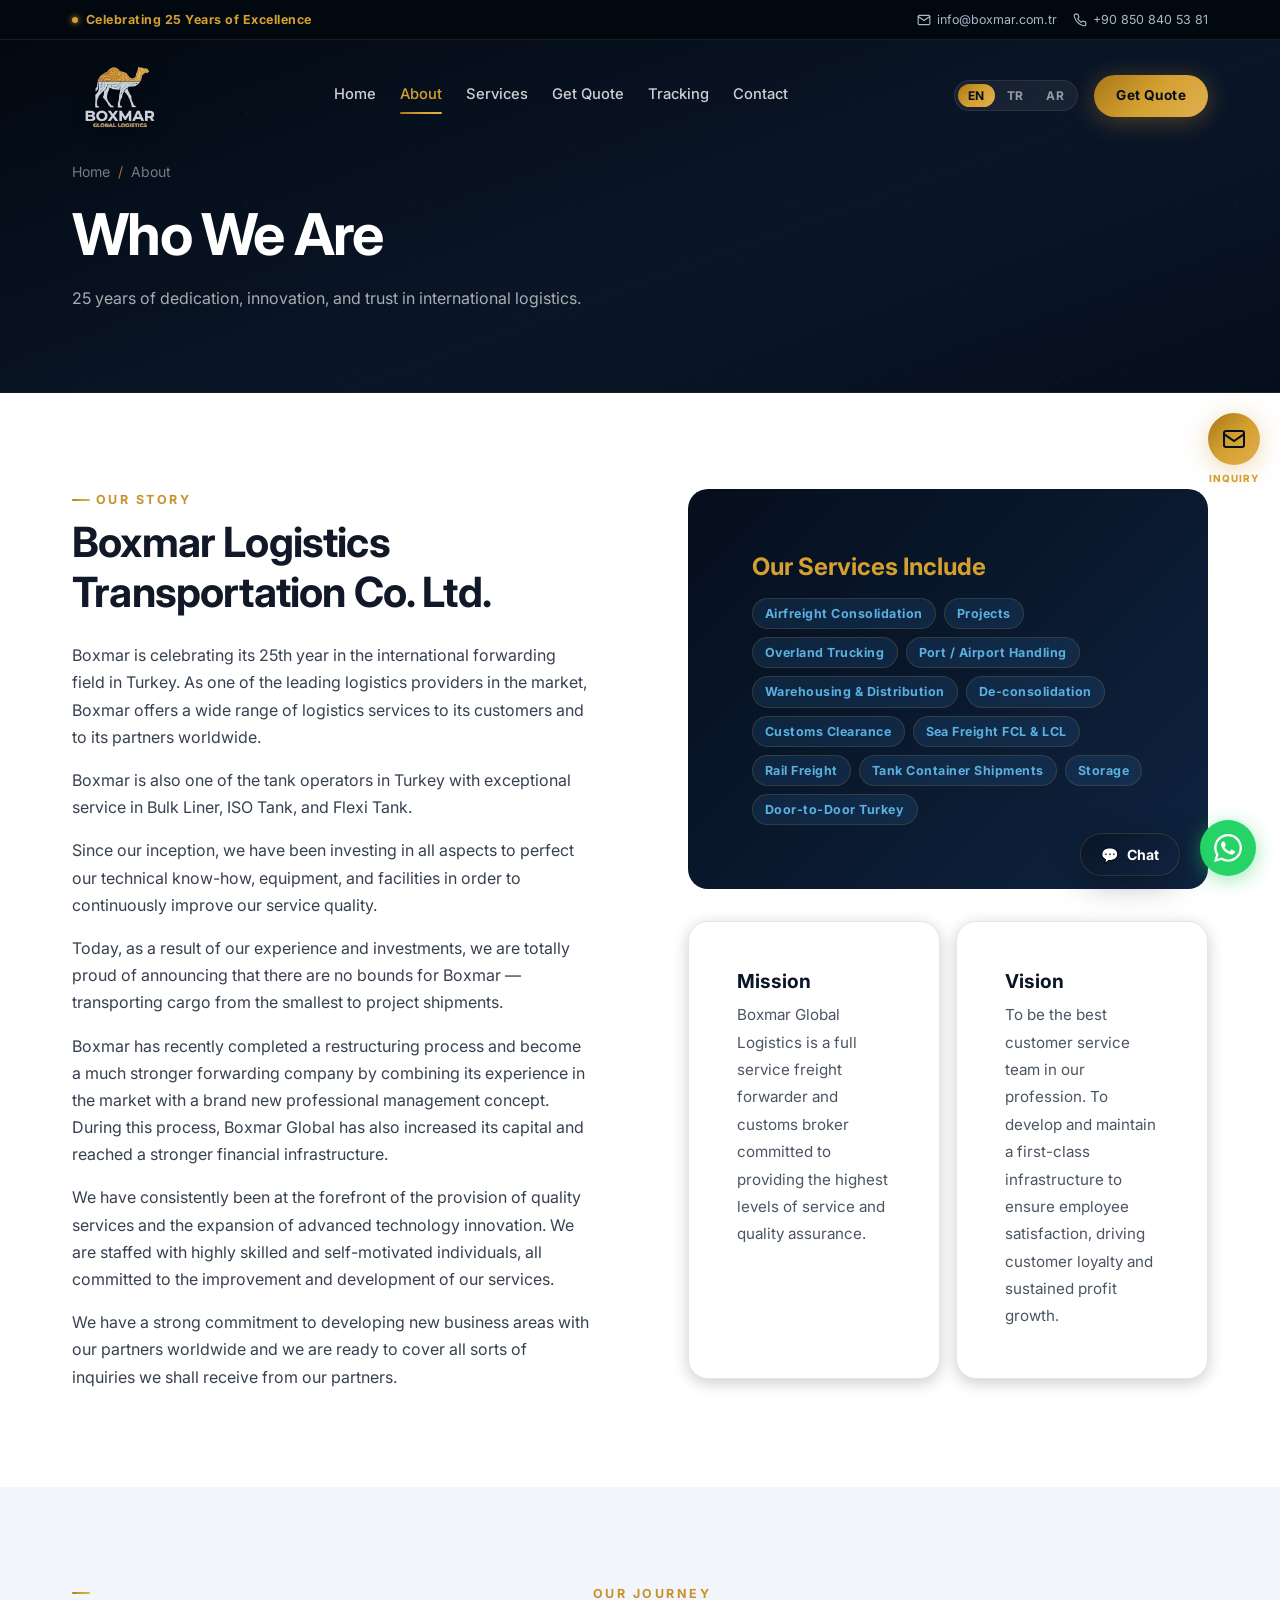
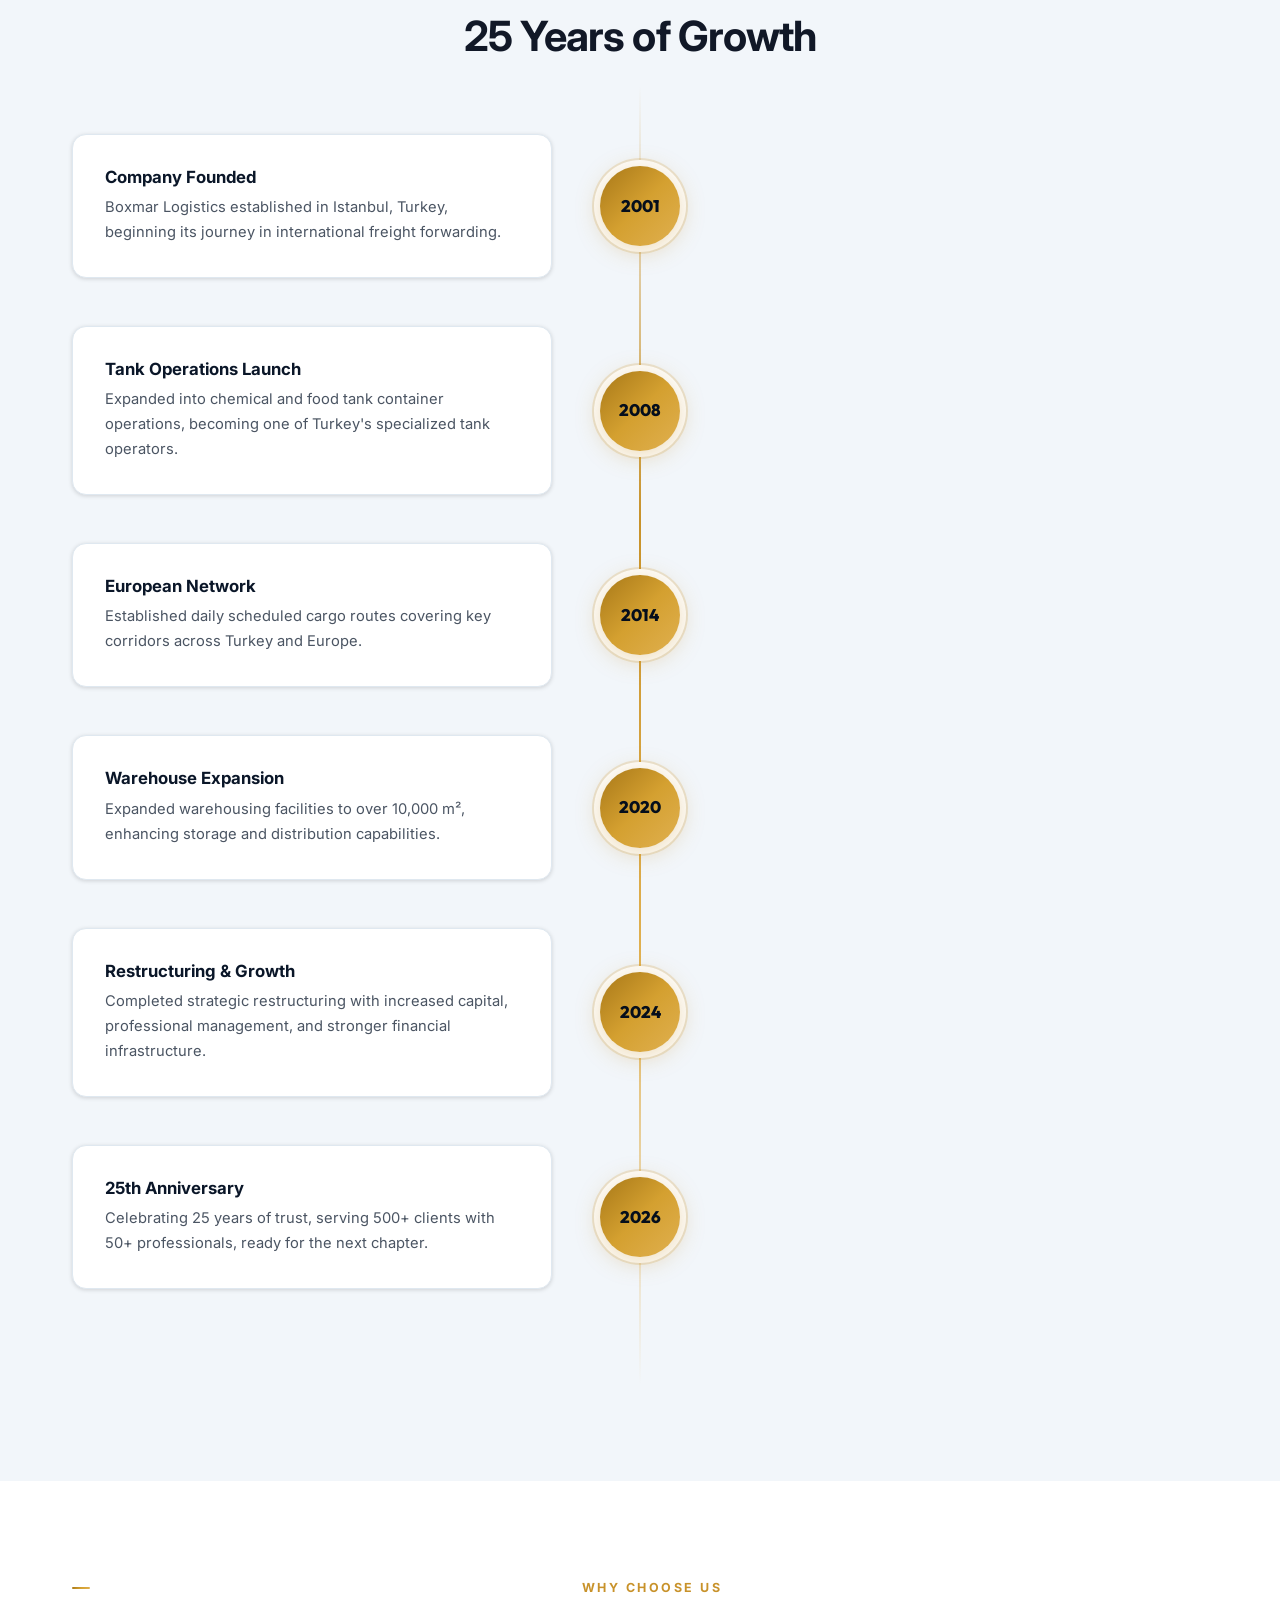
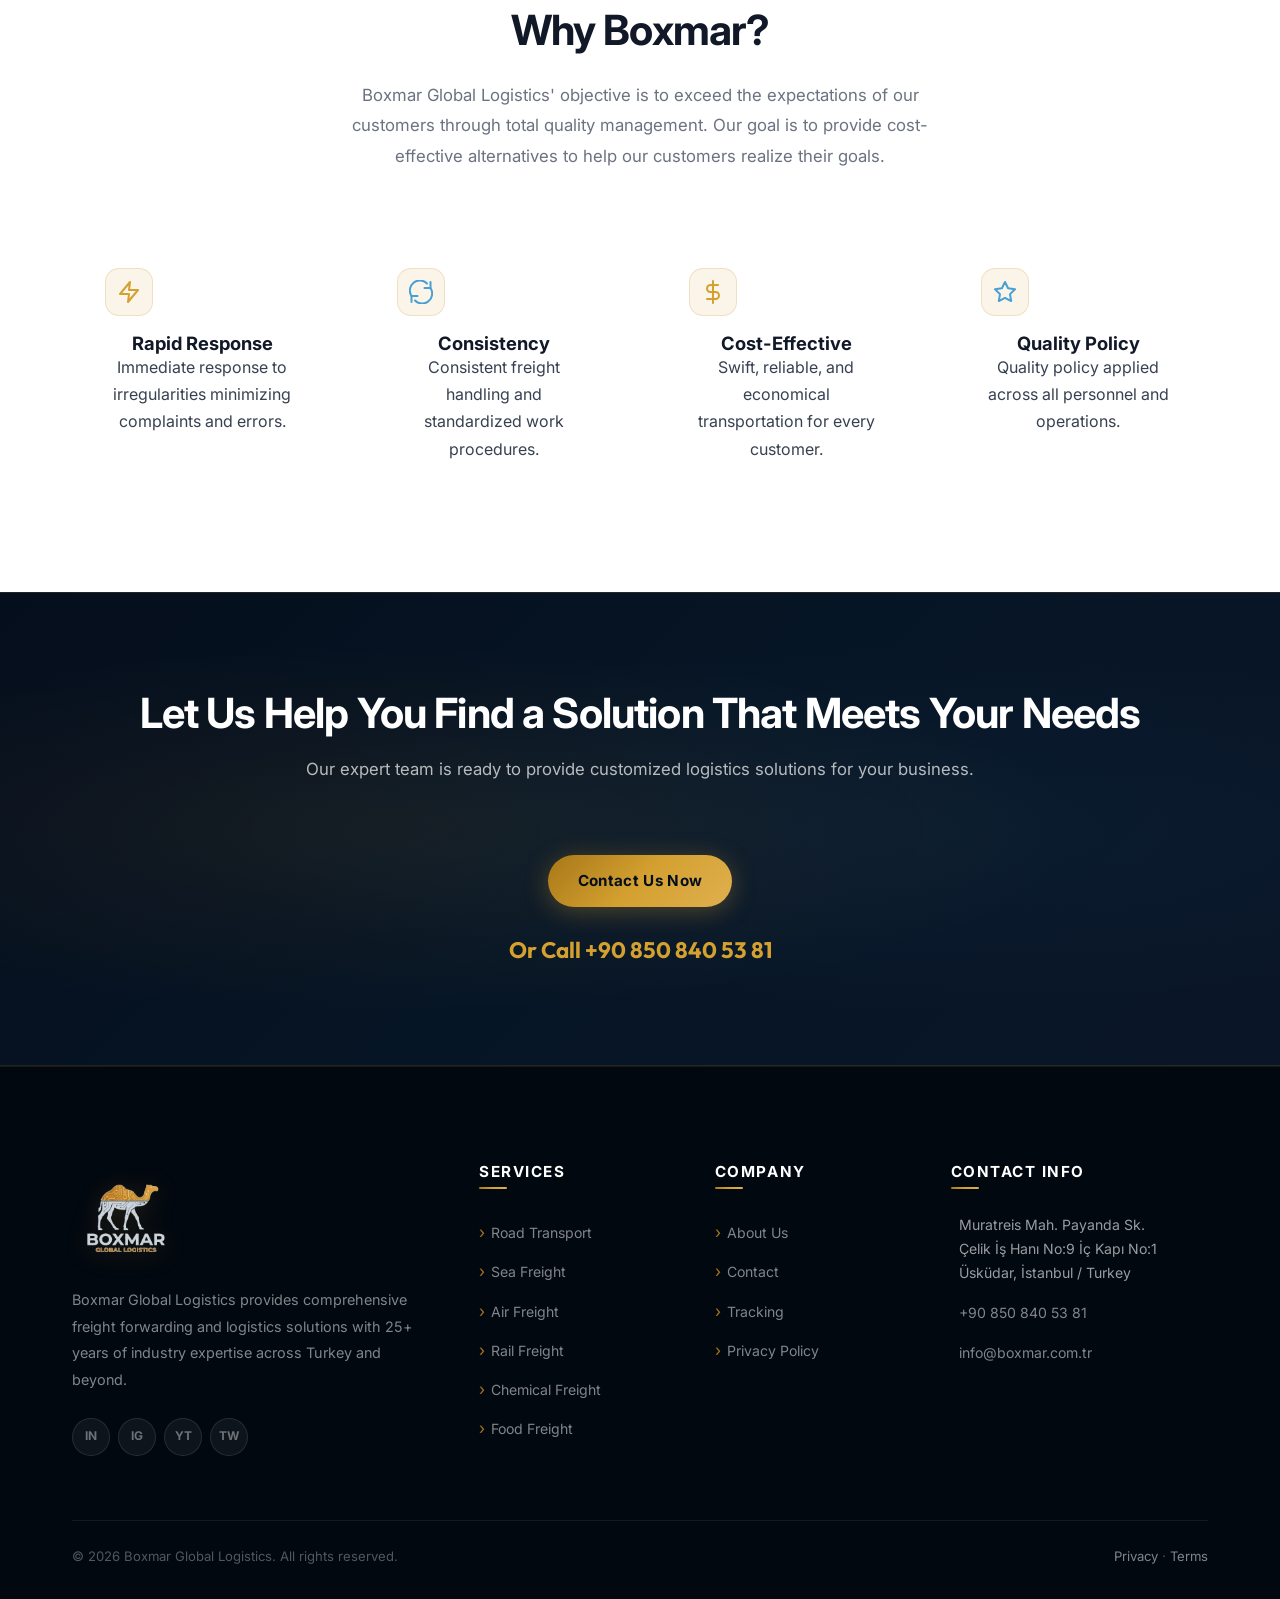
==== about.html @ 2f65fcd8 "Fix all 50 issues: icons, colors, i18n, AR lang, OG tags, EmailJS, map, top bar, chat, footer, priva" ====
<!DOCTYPE html>
<html lang="en" dir="ltr">

<head>
    <meta charset="UTF-8">
    <meta name="viewport" content="width=device-width, initial-scale=1.0">
    <title>About Us | Boxmar Global Logistics</title>
    <meta name="description"
        content="Learn about Boxmar Global Logistics - 25 years of excellence in international freight forwarding, chemical and food tank container operations in Turkey.">
    <meta property="og:type" content="website">
    <meta property="og:url" content="https://www.boxmar.com.tr/about.html">
    <meta property="og:title" content="About Us | Boxmar Global Logistics">
    <meta property="og:description" content="25 years of excellence in international freight forwarding, chemical and food tank container operations in Turkey.">
    <meta property="og:image" content="https://www.boxmar.com.tr/assets/logo.png">
    <meta name="twitter:card" content="summary_large_image">
    <meta name="twitter:title" content="About Boxmar Global Logistics">
    <meta name="twitter:description" content="25 years of excellence in international freight forwarding in Turkey.">
    <link rel="preconnect" href="https://fonts.googleapis.com">
    <link rel="preconnect" href="https://fonts.gstatic.com" crossorigin>
    <link
        href="https://fonts.googleapis.com/css2?family=Inter:wght@400;500;600;700;800&family=Outfit:wght@600;700;800&display=swap"
        rel="stylesheet">
    <link rel="icon" href="data:image/svg+xml,<svg xmlns=%22http://www.w3.org/2000/svg%22 viewBox=%220 0 32 32%22><rect width=%2232%22 height=%2232%22 rx=%224%22 fill=%22%23050E1C%22/><text x=%2216%22 y=%2223%22 font-family=%22Arial%22 font-weight=%22bold%22 font-size=%2220%22 fill=%22%23C8922A%22 text-anchor=%22middle%22>B</text></svg>">
  <link rel="stylesheet" href="css/styles.css">
</head>

<body>

    <!-- ===== TOP BAR ===== -->
    <div class="top-bar">
        <div class="container top-bar-inner">
            <div class="top-bar-left">
                <span class="top-badge">
                    <span class="dot"></span>
                    <span data-i18n="hero.badge">Celebrating 25 Years of Excellence</span>
                </span>
            </div>
            <div class="top-bar-right">
                <a href="mailto:info@boxmar.com.tr"><svg width="14" height="14" viewBox="0 0 24 24" fill="none" stroke="currentColor" stroke-width="2" stroke-linecap="round" stroke-linejoin="round"><path d="M4 4h16c1.1 0 2 .9 2 2v12c0 1.1-.9 2-2 2H4c-1.1 0-2-.9-2-2V6c0-1.1.9-2 2-2z"/><polyline points="22,6 12,13 2,6"/></svg> info@boxmar.com.tr</a>
                <a href="tel:+908508405381"><svg width="14" height="14" viewBox="0 0 24 24" fill="none" stroke="currentColor" stroke-width="2" stroke-linecap="round" stroke-linejoin="round"><path d="M22 16.92v3a2 2 0 01-2.18 2 19.79 19.79 0 01-8.63-3.07 19.5 19.5 0 01-6-6 19.79 19.79 0 01-3.07-8.67A2 2 0 014.11 2h3a2 2 0 012 1.72c.127.96.361 1.903.7 2.81a2 2 0 01-.45 2.11L8.09 9.91a16 16 0 006 6l1.27-1.27a2 2 0 012.11-.45c.907.339 1.85.573 2.81.7A2 2 0 0122 16.92z"/></svg> +90 850 840 53 81</a>
            </div>
        </div>
    </div>

    <!-- NAVBAR -->
    <nav class="navbar scrolled">
        <div class="container">
            <a href="index.html" class="nav-logo">
                <img src="assets/logo.png" alt="Boxmar Global Logistics" class="nav-logo-img">
            </a>
            <div class="nav-links">
                <a href="index.html" data-i18n="nav.home">Home</a>
                <a href="about.html" class="active" data-i18n="nav.about">About</a>
                <div class="nav-dropdown">
                    <a href="#" class="nav-dropdown-toggle" data-i18n="nav.services">Services</a>
                    <div class="nav-dropdown-menu">
                        <a href="services/road.html"><span data-i18n="svc.road">Road Transport</span></a>
                        <a href="services/sea.html"><span data-i18n="svc.sea">Sea Freight</span></a>
                        <a href="services/air.html"><span data-i18n="svc.air">Air Freight</span></a>
                        <a href="services/rail.html"><span data-i18n="svc.rail">Rail Freight</span></a>
                        <a href="services/chemical.html"><span data-i18n="svc.chemical">Chemical Freight</span></a>
                        <a href="services/food.html"><span data-i18n="svc.food">Food Freight</span></a>
                    </div>
                </div>
                <a href="index.html#quote" data-i18n="nav.quote">Get Quote</a>
                <a href="tracking.html" data-i18n="nav.tracking">Tracking</a>
                <a href="contact.html" data-i18n="nav.contact">Contact</a>
            </div>
            <div class="nav-actions">
                <div class="lang-switch">
                    <button class="lang-btn active" data-lang="en">EN</button>
                    <button class="lang-btn" data-lang="tr">TR</button><button class="lang-btn" data-lang="ar">AR</button>
                </div>
                <a href="index.html#quote" class="nav-cta" data-i18n="nav.cta">Get Quote</a>
            </div>
            <div class="hamburger"><span></span><span></span><span></span></div>
        </div>
    </nav>
    <div class="mobile-menu">
        <a href="index.html" data-i18n="nav.home">Home</a>
        <a href="about.html" data-i18n="nav.about">About</a>
        <a href="services/road.html" data-i18n="svc.road">Road Transport</a>
        <a href="services/sea.html" data-i18n="svc.sea">Sea Freight</a>
        <a href="services/air.html" data-i18n="svc.air">Air Freight</a>
        <a href="services/rail.html" data-i18n="svc.rail">Rail Freight</a>
        <a href="services/chemical.html" data-i18n="svc.chemical">Chemical Freight</a>
        <a href="services/food.html" data-i18n="svc.food">Food Freight</a>
        <a href="index.html#quote" data-i18n="nav.quote">Get Quote</a>
        <a href="tracking.html" data-i18n="nav.tracking">Tracking</a>
        <a href="contact.html" data-i18n="nav.contact">Contact</a>
    </div>

    <!-- PAGE HERO -->
    <section class="page-hero">
        <div class="hero-bg-pattern"></div>
        <div class="container">
            <div class="breadcrumb"><a href="index.html">Home</a><span class="sep">/</span><span>About</span></div>
            <h1>Who We Are</h1>
            <p style="color:rgba(255,255,255,0.65);max-width:600px;margin-top:var(--space-md)">25 years of dedication,
                innovation, and trust in international logistics.</p>
        </div>
    </section>

    <!-- COMPANY STORY -->
    <section class="section">
        <div class="container">
            <div class="grid grid-2" style="align-items:start;gap:var(--space-4xl)">
                <div class="reveal">
                    <div class="section-label">Our Story</div>
                    <h2 class="section-title">Boxmar Logistics Transportation Co. Ltd.</h2>
                    <p>Boxmar is celebrating its 25th year in the international forwarding field in Turkey. As one of
                        the leading logistics providers in the market, Boxmar offers a wide range of logistics services
                        to its customers and to its partners worldwide.</p>
                    <p>Boxmar is also one of the tank operators in Turkey with exceptional service in Bulk Liner, ISO
                        Tank, and Flexi Tank.</p>
                    <p>Since our inception, we have been investing in all aspects to perfect our technical know-how,
                        equipment, and facilities in order to continuously improve our service quality.</p>
                    <p>Today, as a result of our experience and investments, we are totally proud of announcing that
                        there are no bounds for Boxmar — transporting cargo from the smallest to project shipments.</p>
                    <p>Boxmar has recently completed a restructuring process and become a much stronger forwarding
                        company by combining its experience in the market with a brand new professional management
                        concept. During this process, Boxmar Global has also increased its capital and reached a
                        stronger financial infrastructure.</p>
                    <p>We have consistently been at the forefront of the provision of quality services and the expansion
                        of advanced technology innovation. We are staffed with highly skilled and self-motivated
                        individuals, all committed to the improvement and development of our services.</p>
                    <p>We have a strong commitment to developing new business areas with our partners worldwide and we
                        are ready to cover all sorts of inquiries we shall receive from our partners.</p>
                </div>
                <div>
                    <div style="background:linear-gradient(135deg,var(--navy-900),var(--navy-700));border-radius:var(--radius-lg);padding:var(--space-3xl);color:var(--white);margin-bottom:var(--space-xl)"
                        class="reveal reveal-delay-1">
                        <h3 style="color:var(--gold-400);margin-bottom:var(--space-md)">Our Services Include</h3>
                        <div class="tag-list" style="gap:var(--space-sm)">
                            <span class="tag" style="background:rgba(58,135,200,0.15);color:var(--blue-300)">Airfreight
                                Consolidation</span>
                            <span class="tag"
                                style="background:rgba(58,135,200,0.15);color:var(--blue-300)">Projects</span>
                            <span class="tag" style="background:rgba(58,135,200,0.15);color:var(--blue-300)">Overland
                                Trucking</span>
                            <span class="tag" style="background:rgba(58,135,200,0.15);color:var(--blue-300)">Port /
                                Airport Handling</span>
                            <span class="tag" style="background:rgba(58,135,200,0.15);color:var(--blue-300)">Warehousing
                                & Distribution</span>
                            <span class="tag"
                                style="background:rgba(58,135,200,0.15);color:var(--blue-300)">De-consolidation</span>
                            <span class="tag" style="background:rgba(58,135,200,0.15);color:var(--blue-300)">Customs
                                Clearance</span>
                            <span class="tag" style="background:rgba(58,135,200,0.15);color:var(--blue-300)">Sea Freight
                                FCL & LCL</span>
                            <span class="tag" style="background:rgba(58,135,200,0.15);color:var(--blue-300)">Rail
                                Freight</span>
                            <span class="tag" style="background:rgba(58,135,200,0.15);color:var(--blue-300)">Tank
                                Container Shipments</span>
                            <span class="tag"
                                style="background:rgba(58,135,200,0.15);color:var(--blue-300)">Storage</span>
                            <span class="tag" style="background:rgba(58,135,200,0.15);color:var(--blue-300)">Door-to-Door
                                Turkey</span>
                        </div>
                    </div>
                    <div class="grid grid-2 reveal reveal-delay-2" style="gap:var(--space-md)">
                        <div class="mv-card">
                            <h3>Mission</h3>
                            <p>Boxmar Global Logistics is a full service freight forwarder and customs broker committed
                                to providing the highest levels of service and quality assurance.</p>
                        </div>
                        <div class="mv-card">
                            <h3>Vision</h3>
                            <p>To be the best customer service team in our profession. To develop and maintain a
                                first-class infrastructure to ensure employee satisfaction, driving customer loyalty and
                                sustained profit growth.</p>
                        </div>
                    </div>
                </div>
            </div>
        </div>
    </section>

    <!-- TIMELINE -->
    <section class="section section--gray">
        <div class="container">
            <div class="text-center reveal">
                <div class="section-label">Our Journey</div>
                <h2 class="section-title">25 Years of Growth</h2>
            </div>
            <div class="timeline">
                <div class="timeline-item reveal">
                    <div class="timeline-content">
                        <h3>Company Founded</h3>
                        <p>Boxmar Logistics established in Istanbul, Turkey, beginning its journey in international
                            freight forwarding.</p>
                    </div>
                    <div class="timeline-year">2001</div>
                    <div class="timeline-content" style="visibility:hidden"></div>
                </div>
                <div class="timeline-item reveal">
                    <div class="timeline-content" style="visibility:hidden"></div>
                    <div class="timeline-year">2008</div>
                    <div class="timeline-content">
                        <h3>Tank Operations Launch</h3>
                        <p>Expanded into chemical and food tank container operations, becoming one of Turkey's
                            specialized tank operators.</p>
                    </div>
                </div>
                <div class="timeline-item reveal">
                    <div class="timeline-content">
                        <h3>European Network</h3>
                        <p>Established daily scheduled cargo routes covering key corridors across Turkey and Europe.</p>
                    </div>
                    <div class="timeline-year">2014</div>
                    <div class="timeline-content" style="visibility:hidden"></div>
                </div>
                <div class="timeline-item reveal">
                    <div class="timeline-content" style="visibility:hidden"></div>
                    <div class="timeline-year">2020</div>
                    <div class="timeline-content">
                        <h3>Warehouse Expansion</h3>
                        <p>Expanded warehousing facilities to over 10,000 m², enhancing storage and distribution
                            capabilities.</p>
                    </div>
                </div>
                <div class="timeline-item reveal">
                    <div class="timeline-content">
                        <h3>Restructuring & Growth</h3>
                        <p>Completed strategic restructuring with increased capital, professional management, and
                            stronger financial infrastructure.</p>
                    </div>
                    <div class="timeline-year">2024</div>
                    <div class="timeline-content" style="visibility:hidden"></div>
                </div>
                <div class="timeline-item reveal">
                    <div class="timeline-content" style="visibility:hidden"></div>
                    <div class="timeline-year">2026</div>
                    <div class="timeline-content">
                        <h3>25th Anniversary</h3>
                        <p>Celebrating 25 years of trust, serving 500+ clients with 50+ professionals, ready for the
                            next chapter.</p>
                    </div>
                </div>
            </div>
        </div>
    </section>

    <!-- WHY CHOOSE US -->
    <section class="section">
        <div class="container text-center">
            <div class="reveal">
                <div class="section-label">Why Choose Us</div>
                <h2 class="section-title">Why Boxmar?</h2>
                <p class="section-subtitle" style="margin:0 auto var(--space-3xl)">Boxmar Global Logistics' objective is
                    to exceed the expectations of our customers through total quality management. Our goal is to provide
                    cost-effective alternatives to help our customers realize their goals.</p>
            </div>
            <div class="grid grid-4 reveal">
                <div class="promise-card">
                    <div class="promise-icon"><svg width="24" height="24" viewBox="0 0 24 24" fill="none" stroke="var(--gold-400)" stroke-width="2" stroke-linecap="round" stroke-linejoin="round"><path d="M13 2L3 14h9l-1 8 10-12h-9l1-8z"/></svg></div>
                    <h4>Rapid Response</h4>
                    <p>Immediate response to irregularities minimizing complaints and errors.</p>
                </div>
                <div class="promise-card">
                    <div class="promise-icon"><svg width="24" height="24" viewBox="0 0 24 24" fill="none" stroke="var(--blue-400)" stroke-width="2" stroke-linecap="round" stroke-linejoin="round"><path d="M21.5 2v6h-6M2.5 22v-6h6"/><path d="M2.5 16A10 10 0 0118 3.5M21.5 8A10 10 0 016 20.5"/></svg></div>
                    <h4>Consistency</h4>
                    <p>Consistent freight handling and standardized work procedures.</p>
                </div>
                <div class="promise-card">
                    <div class="promise-icon"><svg width="24" height="24" viewBox="0 0 24 24" fill="none" stroke="var(--gold-400)" stroke-width="2" stroke-linecap="round" stroke-linejoin="round"><path d="M12 1v22M17 5H9.5a3.5 3.5 0 000 7h5a3.5 3.5 0 010 7H6"/></svg></div>
                    <h4>Cost-Effective</h4>
                    <p>Swift, reliable, and economical transportation for every customer.</p>
                </div>
                <div class="promise-card">
                    <div class="promise-icon"><svg width="24" height="24" viewBox="0 0 24 24" fill="none" stroke="var(--blue-400)" stroke-width="2" stroke-linecap="round" stroke-linejoin="round"><polygon points="12 2 15.09 8.26 22 9.27 17 14.14 18.18 21.02 12 17.77 5.82 21.02 7 14.14 2 9.27 8.91 8.26 12 2"/></svg></div>
                    <h4>Quality Policy</h4>
                    <p>Quality policy applied across all personnel and operations.</p>
                </div>
            </div>
        </div>
    </section>

    <!-- CTA -->
    <section class="cta-section">
        <div class="container reveal">
            <h2>Let Us Help You Find a Solution That Meets Your Needs</h2>
            <p style="color:rgba(255,255,255,0.7)">Our expert team is ready to provide customized logistics solutions
                for your business.</p>
            <a href="contact.html" class="btn btn-primary" style="margin-top:var(--space-lg)">Contact Us Now</a>
            <div class="cta-phone">Or Call <a href="tel:+908508405381" style="color:var(--gold-400)">+90 850 840 53
                    81</a></div>
        </div>
    </section>

    <!-- FOOTER -->
    <footer class="footer">
        <div class="container">
            <div class="footer-grid">
                <div class="footer-about">
                    <a href="index.html" class="nav-logo" style="margin-bottom:var(--space-md)">
                        <img src="assets/logo.png" alt="Boxmar Global Logistics" class="nav-logo-img">
                    </a>
                    <p>Boxmar Global Logistics provides comprehensive freight forwarding and logistics solutions with
                        25+ years of industry expertise across Turkey and beyond.</p>
                    <div class="footer-social"><a href="https://www.linkedin.com/company/boxmar" target="_blank" rel="noopener">in</a><a href="https://www.instagram.com/boxmarglobal" target="_blank" rel="noopener">ig</a><a href="https://www.youtube.com/@boxmarglobal" target="_blank" rel="noopener">yt</a><a href="https://twitter.com/boxmarglobal" target="_blank" rel="noopener">tw</a>
                    </div>
                </div>
                <div>
                    <h4>Services</h4>
                    <ul class="footer-links">
                        <li><a href="services/road.html">Road Transport</a></li>
                        <li><a href="services/sea.html">Sea Freight</a></li>
                        <li><a href="services/air.html">Air Freight</a></li>
                        <li><a href="services/rail.html">Rail Freight</a></li>
                        <li><a href="services/chemical.html">Chemical Freight</a></li>
                        <li><a href="services/food.html">Food Freight</a></li>
                    </ul>
                </div>
                <div>
                    <h4>Company</h4>
                    <ul class="footer-links">
                        <li><a href="about.html">About Us</a></li>
                        <li><a href="contact.html">Contact</a></li>
                        <li><a href="tracking.html">Tracking</a></li>
                        <li><a href="privacy.html">Privacy Policy</a></li>
                    </ul>
                </div>
                <div>
                    <h4>Contact Info</h4>
                    <div class="footer-contact-item"><span class="icon"></span>
                        <div>Muratreis Mah. Payanda Sk.<br>Çelik İş Hanı No:9 İç Kapı No:1<br>Üsküdar, İstanbul / Turkey
                        </div>
                    </div>
                    <div class="footer-contact-item"><span class="icon"></span>
                        <div><a href="tel:+908508405381">+90 850 840 53 81</a></div>
                    </div>
                    <div class="footer-contact-item"><span class="icon"></span>
                        <div><a href="mailto:info@boxmar.com.tr">info@boxmar.com.tr</a></div>
                    </div>
                </div>
            </div>
            <div class="footer-bottom"><span>© 2026 Boxmar Global Logistics. All rights reserved.</span><span><a
                        href="#">Privacy</a> · <a href="#">Terms</a></span></div>
        </div>
    </footer>
    <a href="https://wa.me/908508405381" target="_blank" class="whatsapp-float" aria-label="WhatsApp">
  <svg width="28" height="28" viewBox="0 0 24 24" fill="currentColor">
  <path d="M17.472 14.382c-.297-.149-1.758-.867-2.03-.967-.273-.099-.471-.148-.67.15-.197.297-.767.966-.94 1.164-.173.199-.347.223-.644.075-.297-.15-1.255-.463-2.39-1.475-.883-.788-1.48-1.761-1.653-2.059-.173-.297-.018-.458.13-.606.134-.133.298-.347.446-.52.149-.174.198-.298.298-.497.099-.198.05-.371-.025-.52-.075-.149-.669-1.612-.916-2.207-.242-.579-.487-.5-.669-.51a12.8 12.8 0 0 0-.57-.01c-.198 0-.52.074-.792.372-.272.297-1.04 1.016-1.04 2.479 0 1.462 1.065 2.875 1.213 3.074.149.198 2.096 3.2 5.077 4.487.709.306 1.262.489 1.694.625.712.227 1.36.195 1.871.118.571-.085 1.758-.719 2.006-1.413.248-.694.248-1.289.173-1.413-.074-.124-.272-.198-.57-.347m-5.421 7.403h-.004a9.87 9.87 0 0 1-5.031-1.378l-.361-.214-3.741.982.998-3.648-.235-.374a9.86 9.86 0 0 1-1.51-5.26c.001-5.45 4.436-9.884 9.888-9.884 2.64 0 5.122 1.03 6.988 2.898a9.825 9.825 0 0 1 2.893 6.994c-.003 5.45-4.437 9.884-9.885 9.884m8.413-18.297A11.815 11.815 0 0 0 12.05 0C5.495 0 .16 5.335.157 11.892c0 2.096.547 4.142 1.588 5.945L.057 24l6.305-1.654a11.882 11.882 0 0 0 5.683 1.448h.005c6.554 0 11.89-5.335 11.893-11.893a11.821 11.821 0 0 0-3.48-8.413Z"/>
</svg>
</a>
    <!-- Floating Inquiry Button -->
    <a href="index.html#quote" class="inquiry-float" title="Make an Inquiry">
        <span class="inquiry-float-icon"><svg width="24" height="24" viewBox="0 0 24 24" fill="none" stroke="currentColor" stroke-width="2"><rect x="2" y="4" width="20" height="16" rx="2"/><path d="M22 7l-10 7L2 7"/></svg></span>
        <span class="inquiry-float-text" data-i18n="float.inquiry">Inquiry</span>
    </a>

    <!-- Chat Box -->
    <div class="chatbox" id="chatbox">
        <div class="chatbox-header" onclick="document.getElementById('chatbox').classList.toggle('open')">
            <span>💬 Chat with Boxmar</span>
            <span class="chatbox-close">×</span>
        </div>
        <div class="chatbox-body">
            <div class="chatbox-messages" id="chatMessages">
                <div class="chat-msg bot"><div class="chat-bubble">Hello! 👋 Welcome to Boxmar Global Logistics. How can we help you today?</div></div>
                <div class="chat-msg bot"><div class="chat-bubble">Choose a topic or type your question:</div></div>
                <div class="chat-quick-replies">
                    <button class="chat-quick" onclick="chatReply('quote')">📋 Get a Quote</button>
                    <button class="chat-quick" onclick="chatReply('services')">🚛 Our Services</button>
                    <button class="chat-quick" onclick="chatReply('tracking')">📍 Track Shipment</button>
                    <button class="chat-quick" onclick="chatReply('contact')">📞 Contact Info</button>
                </div>
            </div>
            <div class="chatbox-input">
                <input type="text" placeholder="Type a message..." id="chatInput" onkeypress="if(event.key==='Enter')sendChat()">
                <button onclick="sendChat()">➤</button>
            </div>
        </div>
    </div>
    <button class="chatbox-trigger" id="chatTrigger" onclick="document.getElementById('chatbox').classList.add('open');this.style.display='none'">
        <span>💬</span>
        <span data-i18n="float.chat">Chat</span>
    </button>

    <script src="js/translations.js"></script>
    <script src="js/app.js"></script>
    <script>
        function chatReply(topic) {
            const msgs = document.getElementById('chatMessages');
            const replies = {
                quote: "To get a free quote, please visit our <a href='index.html#quote' style='color:var(--blue-400)'>quote form</a> or call us at <strong>+90 850 840 53 81</strong>.",
                services: "We offer 6 core services:<br>🚛 Road Transport<br>🚢 Sea Freight<br>✈️ Air Freight<br>🚂 Rail Freight<br>⚗️ Chemical Tanks<br>🍶 Food Tanks",
                tracking: "To track your shipment, visit our <a href='tracking.html' style='color:var(--blue-400)'>tracking page</a>.",
                contact: "📍 Muratreis Mah. Payanda Sk. Çelik İş Hanı No:9, Üsküdar, İstanbul<br>📞 <a href='tel:+908508405381' style='color:var(--blue-400)'>+90 850 840 53 81</a>"
            };
            const qr = msgs.querySelector('.chat-quick-replies');
            if (qr) qr.remove();
            const topicNames = { quote: 'Get a Quote', services: 'Our Services', tracking: 'Track Shipment', contact: 'Contact Info' };
            msgs.innerHTML += '<div class="chat-msg user"><div class="chat-bubble">' + topicNames[topic] + '</div></div>';
            setTimeout(() => { msgs.innerHTML += '<div class="chat-msg bot"><div class="chat-bubble">' + replies[topic] + '</div></div>'; msgs.scrollTop = msgs.scrollHeight; }, 500);
        }
        function sendChat() {
            const input = document.getElementById('chatInput');
            const msgs = document.getElementById('chatMessages');
            if (!input.value.trim()) return;
            msgs.innerHTML += '<div class="chat-msg user"><div class="chat-bubble">' + input.value + '</div></div>';
            input.value = '';
            setTimeout(() => { msgs.innerHTML += '<div class="chat-msg bot"><div class="chat-bubble">Thank you! A Boxmar representative will respond shortly. Call <strong>+90 850 840 53 81</strong> for immediate help.</div></div>'; msgs.scrollTop = msgs.scrollHeight; }, 800);
        }
    </script>
    <button class="scroll-top" aria-label="Scroll to top"><svg width="20" height="20" viewBox="0 0 24 24" fill="none" stroke="currentColor" stroke-width="2.5" stroke-linecap="round" stroke-linejoin="round"><path d="M18 15l-6-6-6 6"/></svg></button>

</body>

</html>
---- css/styles.css ----
/* ============================================
   BOXMAR GLOBAL LOGISTICS — Stylesheet Entry Point
   
   Import order is significant:
     1. base.css       — design tokens, CSS reset, typography,
                         layout primitives, utilities, breakpoints
     2. components.css — all UI components (navbar, hero, cards,
                         forms, footer, floating elements, etc.)
   ============================================ */

@import url("base.css");
@import url("components.css");
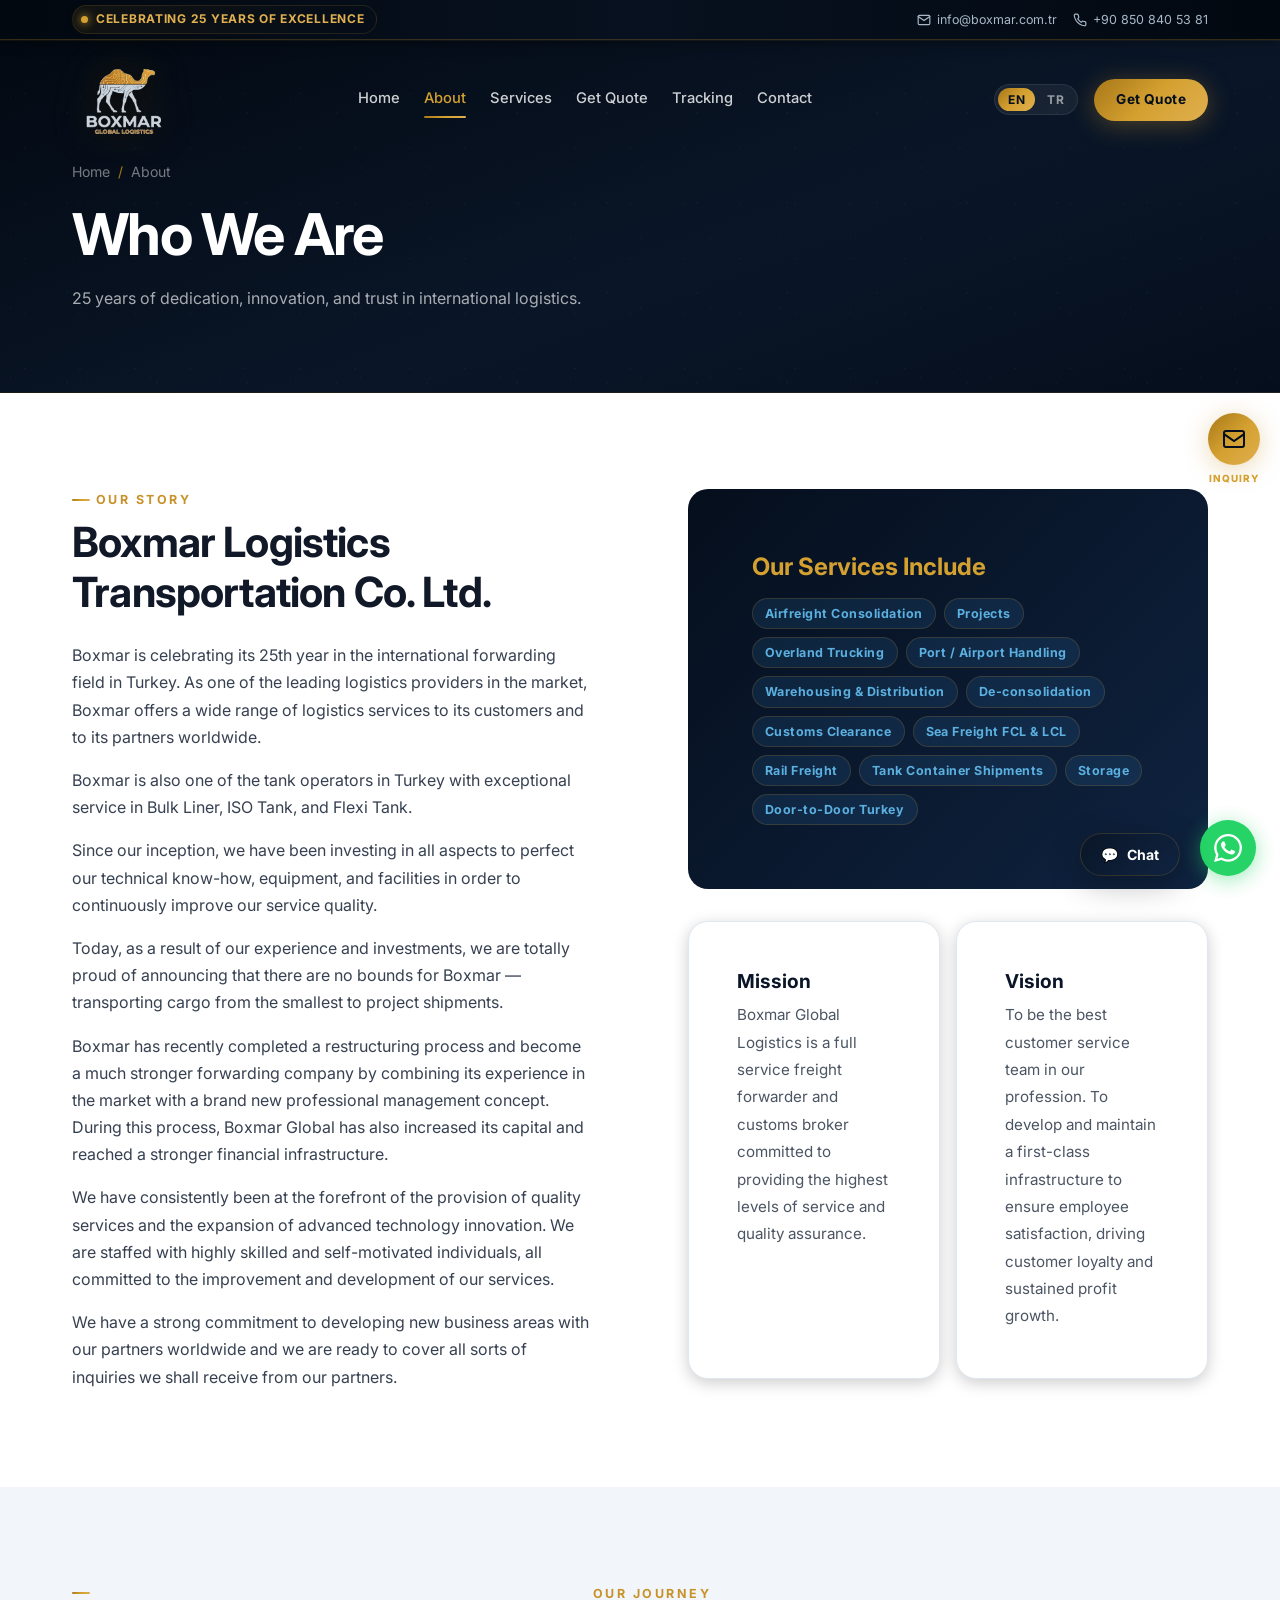
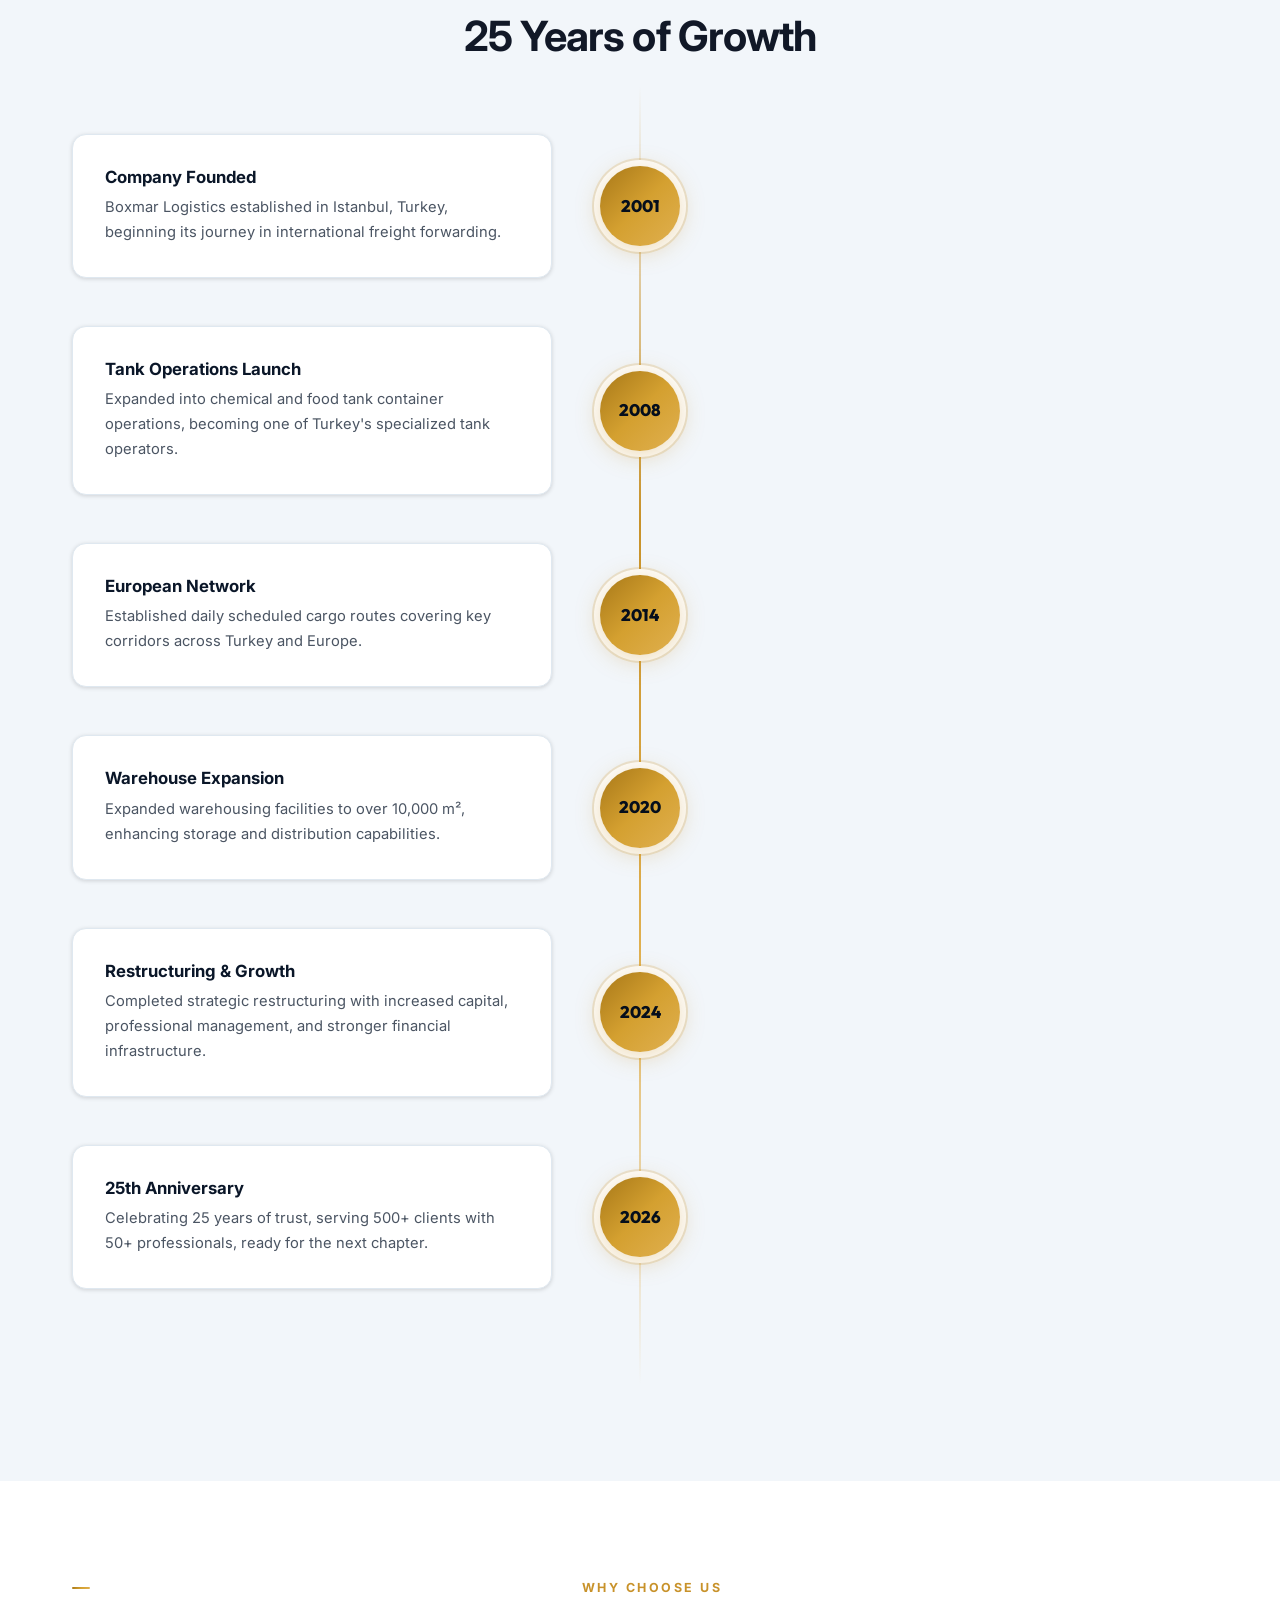
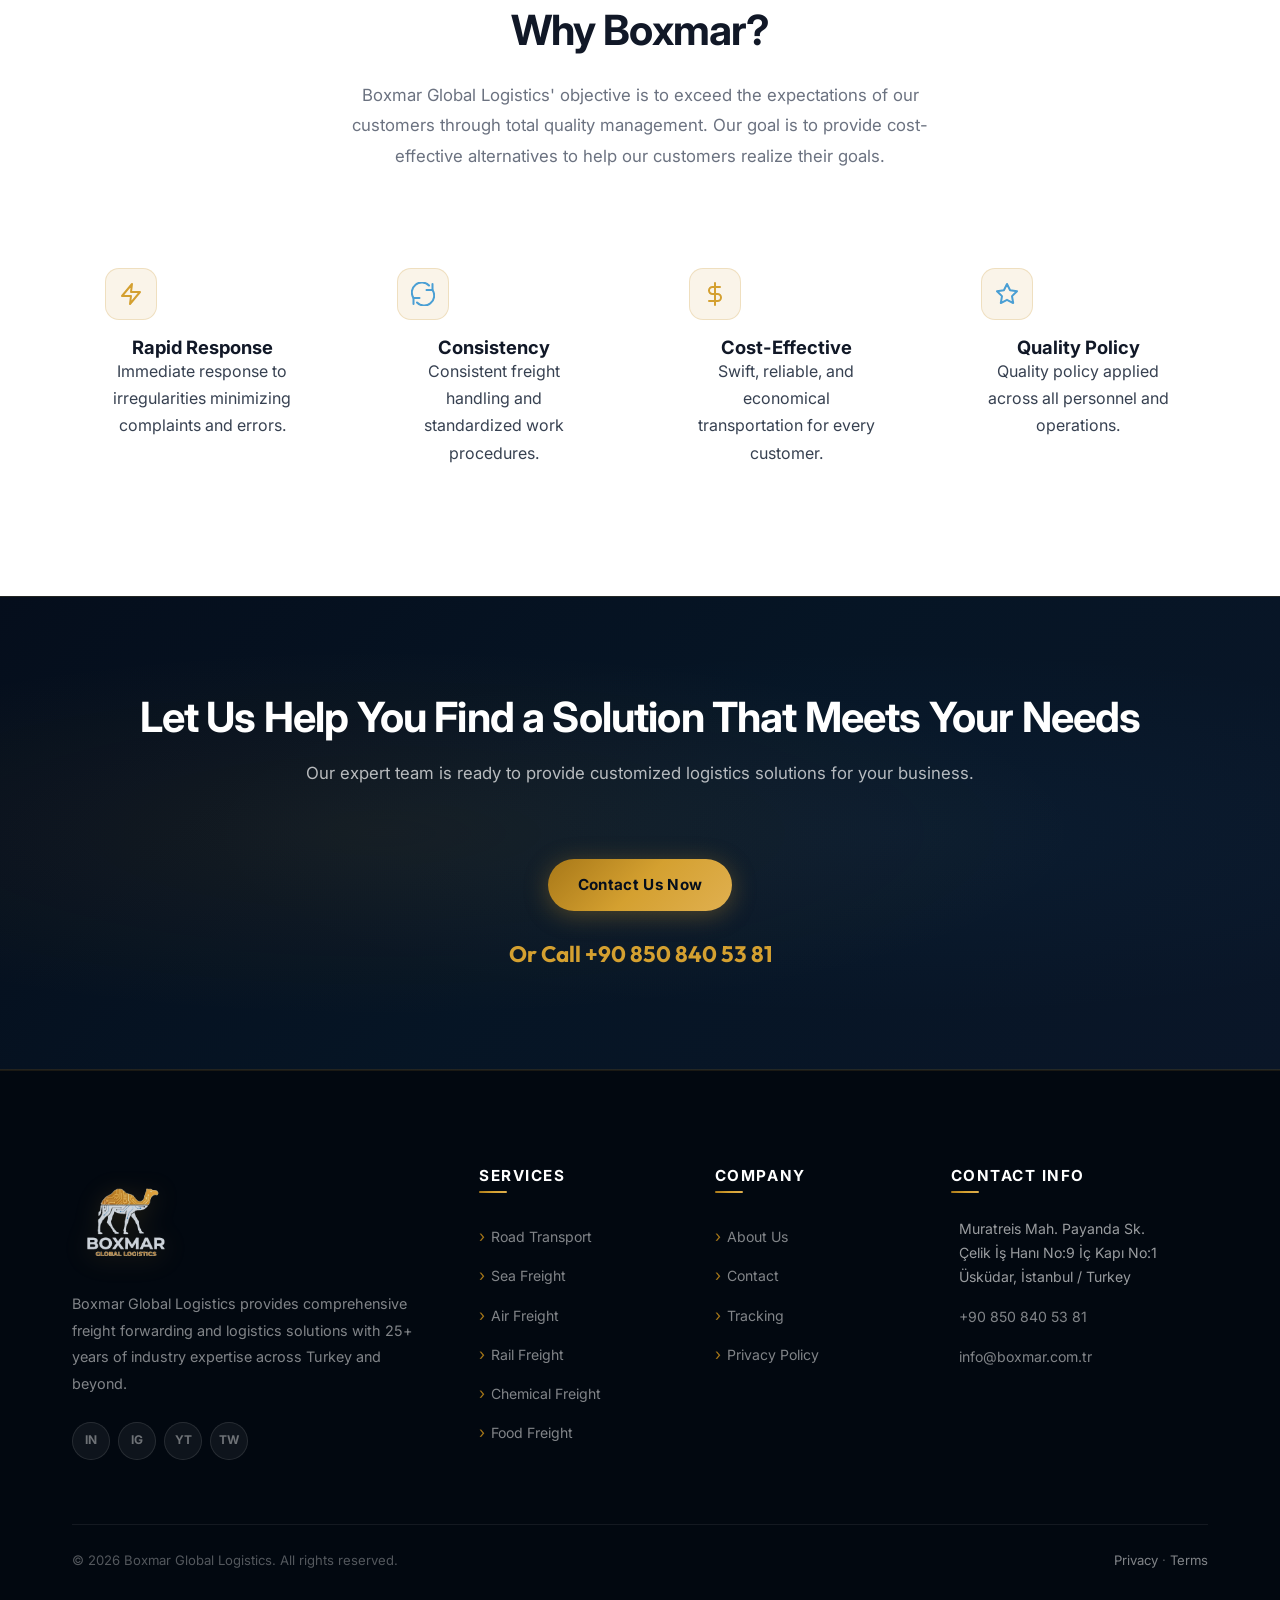
==== commit c0f8d76c: "feat: remove Arabic language, major homepage redesign with camel theme - Remove Arabic (AR) language" ====
--- a/about.html
+++ b/about.html
@@ -69,7 +69,7 @@
             <div class="nav-actions">
                 <div class="lang-switch">
                     <button class="lang-btn active" data-lang="en">EN</button>
-                    <button class="lang-btn" data-lang="tr">TR</button><button class="lang-btn" data-lang="ar">AR</button>
+                    <button class="lang-btn" data-lang="tr">TR</button>
                 </div>
                 <a href="index.html#quote" class="nav-cta" data-i18n="nav.cta">Get Quote</a>
             </div>
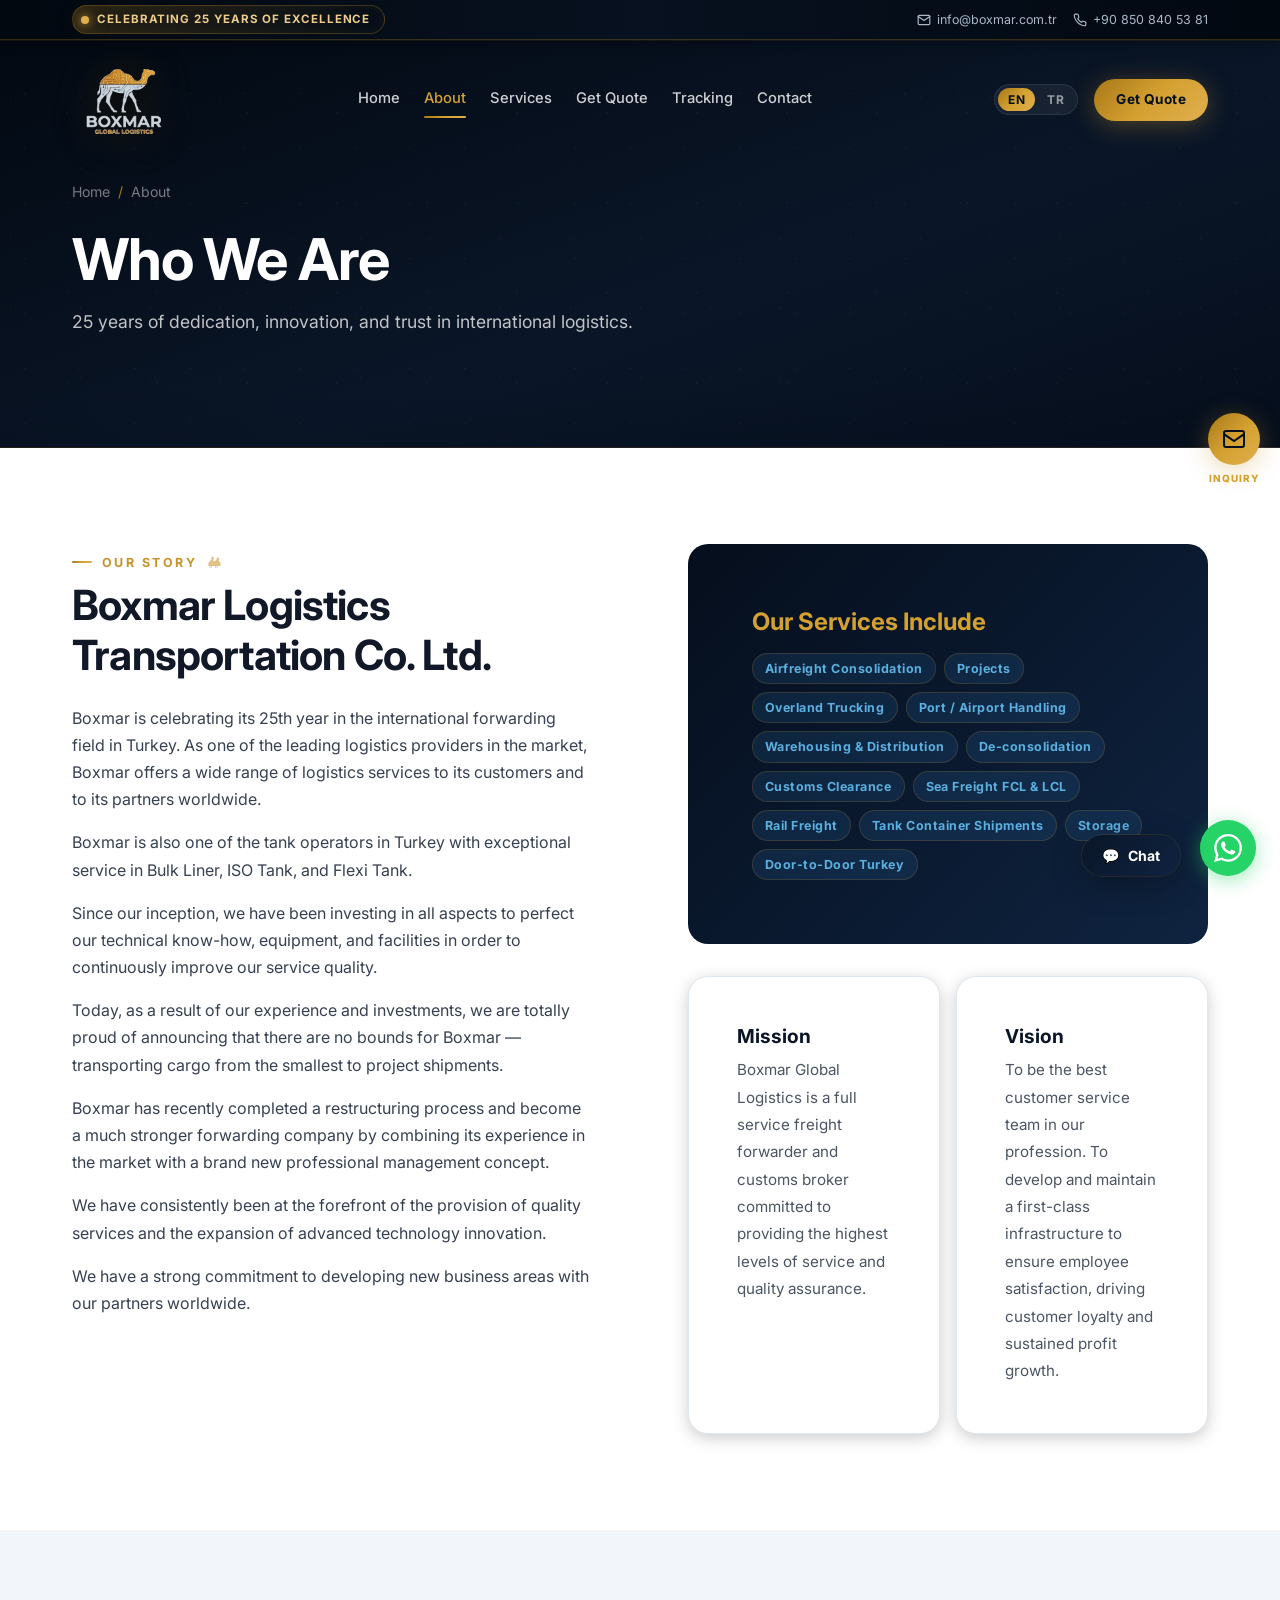
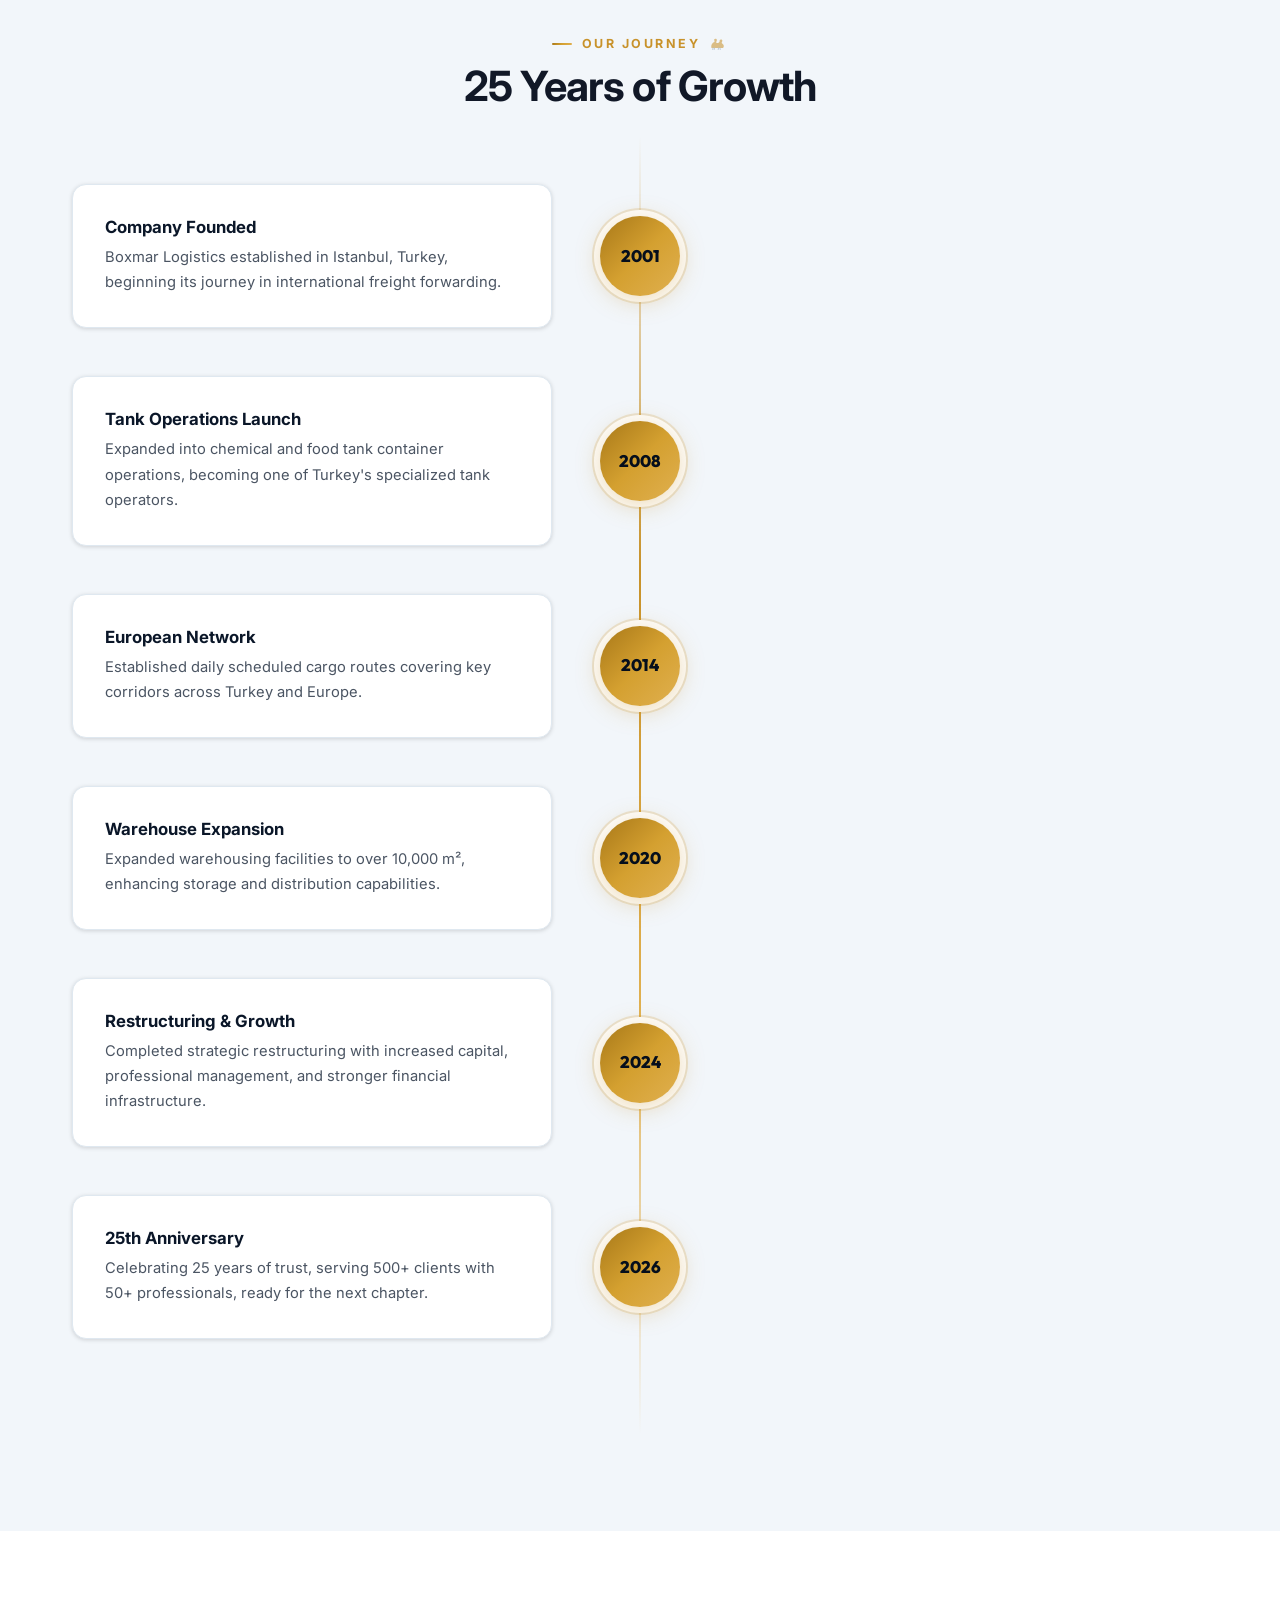
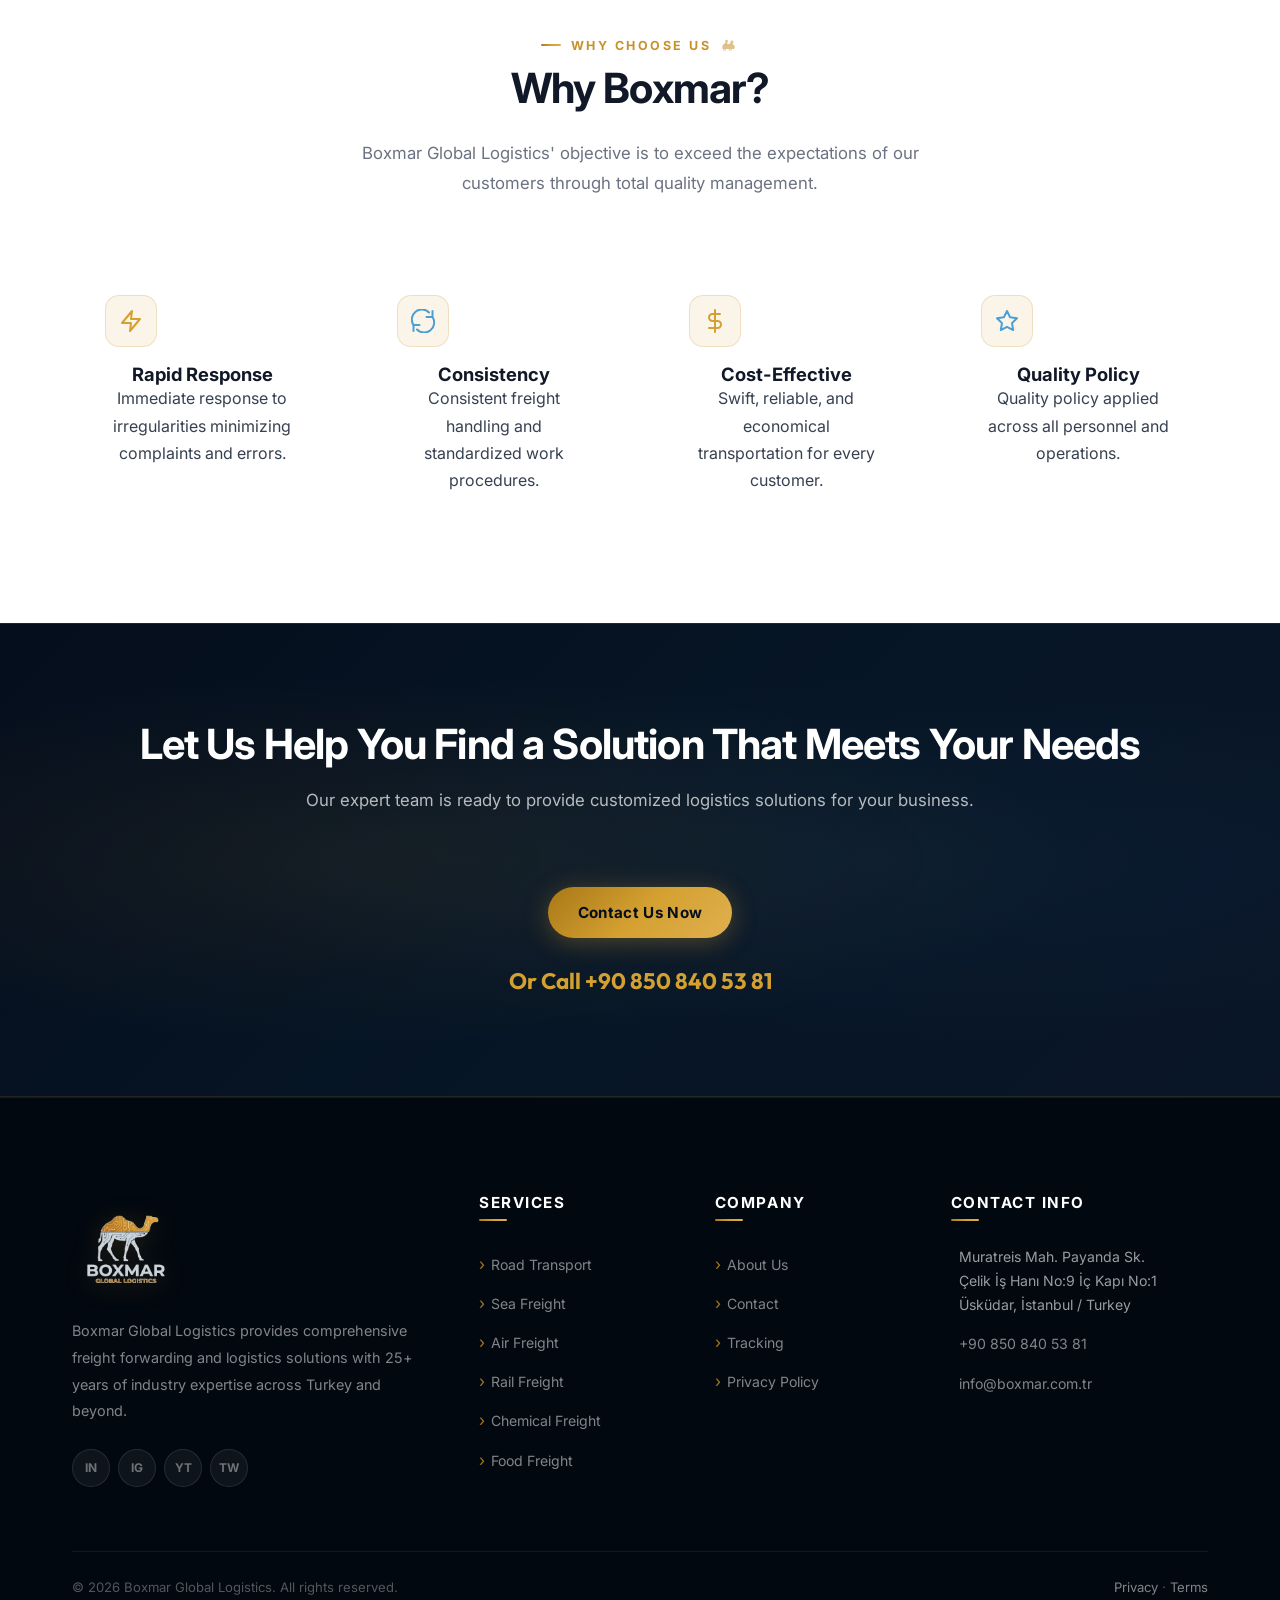
==== commit c9c5f710: "feat: Turkish translation support across all pages - Added 100+ new translation keys to translations" ====
--- a/about.html
+++ b/about.html
@@ -94,10 +94,9 @@
     <section class="page-hero">
         <div class="hero-bg-pattern"></div>
         <div class="container">
-            <div class="breadcrumb"><a href="index.html">Home</a><span class="sep">/</span><span>About</span></div>
-            <h1>Who We Are</h1>
-            <p style="color:rgba(255,255,255,0.65);max-width:600px;margin-top:var(--space-md)">25 years of dedication,
-                innovation, and trust in international logistics.</p>
+            <div class="breadcrumb"><a href="index.html" data-i18n="nav.home">Home</a><span class="sep">/</span><span data-i18n="nav.about">About</span></div>
+            <h1 data-i18n="about.page.hero.h1">Who We Are</h1>
+            <p style="color:rgba(255,255,255,0.65);max-width:600px;margin-top:var(--space-md)" data-i18n="about.page.hero.sub">25 years of dedication, innovation, and trust in international logistics.</p>
         </div>
     </section>
 
@@ -106,31 +105,20 @@
         <div class="container">
             <div class="grid grid-2" style="align-items:start;gap:var(--space-4xl)">
                 <div class="reveal">
-                    <div class="section-label">Our Story</div>
-                    <h2 class="section-title">Boxmar Logistics Transportation Co. Ltd.</h2>
-                    <p>Boxmar is celebrating its 25th year in the international forwarding field in Turkey. As one of
-                        the leading logistics providers in the market, Boxmar offers a wide range of logistics services
-                        to its customers and to its partners worldwide.</p>
-                    <p>Boxmar is also one of the tank operators in Turkey with exceptional service in Bulk Liner, ISO
-                        Tank, and Flexi Tank.</p>
-                    <p>Since our inception, we have been investing in all aspects to perfect our technical know-how,
-                        equipment, and facilities in order to continuously improve our service quality.</p>
-                    <p>Today, as a result of our experience and investments, we are totally proud of announcing that
-                        there are no bounds for Boxmar — transporting cargo from the smallest to project shipments.</p>
-                    <p>Boxmar has recently completed a restructuring process and become a much stronger forwarding
-                        company by combining its experience in the market with a brand new professional management
-                        concept. During this process, Boxmar Global has also increased its capital and reached a
-                        stronger financial infrastructure.</p>
-                    <p>We have consistently been at the forefront of the provision of quality services and the expansion
-                        of advanced technology innovation. We are staffed with highly skilled and self-motivated
-                        individuals, all committed to the improvement and development of our services.</p>
-                    <p>We have a strong commitment to developing new business areas with our partners worldwide and we
-                        are ready to cover all sorts of inquiries we shall receive from our partners.</p>
+                    <div class="section-label" data-i18n="about.page.story.label">Our Story</div>
+                    <h2 class="section-title" data-i18n="about.page.story.h2">Boxmar Logistics Transportation Co. Ltd.</h2>
+                    <p data-i18n="about.page.story.p1">Boxmar is celebrating its 25th year in the international forwarding field in Turkey. As one of the leading logistics providers in the market, Boxmar offers a wide range of logistics services to its customers and to its partners worldwide.</p>
+                    <p data-i18n="about.page.story.p2">Boxmar is also one of the tank operators in Turkey with exceptional service in Bulk Liner, ISO Tank, and Flexi Tank.</p>
+                    <p data-i18n="about.page.story.p3">Since our inception, we have been investing in all aspects to perfect our technical know-how, equipment, and facilities in order to continuously improve our service quality.</p>
+                    <p data-i18n="about.page.story.p4">Today, as a result of our experience and investments, we are totally proud of announcing that there are no bounds for Boxmar — transporting cargo from the smallest to project shipments.</p>
+                    <p data-i18n="about.page.story.p5">Boxmar has recently completed a restructuring process and become a much stronger forwarding company by combining its experience in the market with a brand new professional management concept.</p>
+                    <p data-i18n="about.page.story.p6">We have consistently been at the forefront of the provision of quality services and the expansion of advanced technology innovation.</p>
+                    <p data-i18n="about.page.story.p7">We have a strong commitment to developing new business areas with our partners worldwide.</p>
                 </div>
                 <div>
                     <div style="background:linear-gradient(135deg,var(--navy-900),var(--navy-700));border-radius:var(--radius-lg);padding:var(--space-3xl);color:var(--white);margin-bottom:var(--space-xl)"
                         class="reveal reveal-delay-1">
-                        <h3 style="color:var(--gold-400);margin-bottom:var(--space-md)">Our Services Include</h3>
+                        <h3 style="color:var(--gold-400);margin-bottom:var(--space-md)" data-i18n="about.page.services.h3">Our Services Include</h3>
                         <div class="tag-list" style="gap:var(--space-sm)">
                             <span class="tag" style="background:rgba(58,135,200,0.15);color:var(--blue-300)">Airfreight
                                 Consolidation</span>
@@ -160,15 +148,12 @@
                     </div>
                     <div class="grid grid-2 reveal reveal-delay-2" style="gap:var(--space-md)">
                         <div class="mv-card">
-                            <h3>Mission</h3>
-                            <p>Boxmar Global Logistics is a full service freight forwarder and customs broker committed
-                                to providing the highest levels of service and quality assurance.</p>
+                            <h3 data-i18n="about.page.mission.h3">Mission</h3>
+                            <p data-i18n="about.page.mission.p">Boxmar Global Logistics is a full service freight forwarder and customs broker committed to providing the highest levels of service and quality assurance.</p>
                         </div>
                         <div class="mv-card">
-                            <h3>Vision</h3>
-                            <p>To be the best customer service team in our profession. To develop and maintain a
-                                first-class infrastructure to ensure employee satisfaction, driving customer loyalty and
-                                sustained profit growth.</p>
+                            <h3 data-i18n="about.page.vision.h3">Vision</h3>
+                            <p data-i18n="about.page.vision.p">To be the best customer service team in our profession. To develop and maintain a first-class infrastructure to ensure employee satisfaction, driving customer loyalty and sustained profit growth.</p>
                         </div>
                     </div>
                 </div>
@@ -180,15 +165,14 @@
     <section class="section section--gray">
         <div class="container">
             <div class="text-center reveal">
-                <div class="section-label">Our Journey</div>
-                <h2 class="section-title">25 Years of Growth</h2>
+                <div class="section-label" data-i18n="about.page.timeline.label">Our Journey</div>
+                <h2 class="section-title" data-i18n="about.page.timeline.h2">25 Years of Growth</h2>
             </div>
             <div class="timeline">
                 <div class="timeline-item reveal">
                     <div class="timeline-content">
-                        <h3>Company Founded</h3>
-                        <p>Boxmar Logistics established in Istanbul, Turkey, beginning its journey in international
-                            freight forwarding.</p>
+                        <h3 data-i18n="about.page.tl.2001.h3">Company Founded</h3>
+                        <p data-i18n="about.page.tl.2001.p">Boxmar Logistics established in Istanbul, Turkey, beginning its journey in international freight forwarding.</p>
                     </div>
                     <div class="timeline-year">2001</div>
                     <div class="timeline-content" style="visibility:hidden"></div>
@@ -197,15 +181,14 @@
                     <div class="timeline-content" style="visibility:hidden"></div>
                     <div class="timeline-year">2008</div>
                     <div class="timeline-content">
-                        <h3>Tank Operations Launch</h3>
-                        <p>Expanded into chemical and food tank container operations, becoming one of Turkey's
-                            specialized tank operators.</p>
-                    </div>
-                </div>
-                <div class="timeline-item reveal">
-                    <div class="timeline-content">
-                        <h3>European Network</h3>
-                        <p>Established daily scheduled cargo routes covering key corridors across Turkey and Europe.</p>
+                        <h3 data-i18n="about.page.tl.2008.h3">Tank Operations Launch</h3>
+                        <p data-i18n="about.page.tl.2008.p">Expanded into chemical and food tank container operations, becoming one of Turkey's specialized tank operators.</p>
+                    </div>
+                </div>
+                <div class="timeline-item reveal">
+                    <div class="timeline-content">
+                        <h3 data-i18n="about.page.tl.2014.h3">European Network</h3>
+                        <p data-i18n="about.page.tl.2014.p">Established daily scheduled cargo routes covering key corridors across Turkey and Europe.</p>
                     </div>
                     <div class="timeline-year">2014</div>
                     <div class="timeline-content" style="visibility:hidden"></div>
@@ -214,16 +197,14 @@
                     <div class="timeline-content" style="visibility:hidden"></div>
                     <div class="timeline-year">2020</div>
                     <div class="timeline-content">
-                        <h3>Warehouse Expansion</h3>
-                        <p>Expanded warehousing facilities to over 10,000 m², enhancing storage and distribution
-                            capabilities.</p>
-                    </div>
-                </div>
-                <div class="timeline-item reveal">
-                    <div class="timeline-content">
-                        <h3>Restructuring & Growth</h3>
-                        <p>Completed strategic restructuring with increased capital, professional management, and
-                            stronger financial infrastructure.</p>
+                        <h3 data-i18n="about.page.tl.2020.h3">Warehouse Expansion</h3>
+                        <p data-i18n="about.page.tl.2020.p">Expanded warehousing facilities to over 10,000 m², enhancing storage and distribution capabilities.</p>
+                    </div>
+                </div>
+                <div class="timeline-item reveal">
+                    <div class="timeline-content">
+                        <h3 data-i18n="about.page.tl.2024.h3">Restructuring &amp; Growth</h3>
+                        <p data-i18n="about.page.tl.2024.p">Completed strategic restructuring with increased capital, professional management, and stronger financial infrastructure.</p>
                     </div>
                     <div class="timeline-year">2024</div>
                     <div class="timeline-content" style="visibility:hidden"></div>
@@ -232,9 +213,8 @@
                     <div class="timeline-content" style="visibility:hidden"></div>
                     <div class="timeline-year">2026</div>
                     <div class="timeline-content">
-                        <h3>25th Anniversary</h3>
-                        <p>Celebrating 25 years of trust, serving 500+ clients with 50+ professionals, ready for the
-                            next chapter.</p>
+                        <h3 data-i18n="about.page.tl.2026.h3">25th Anniversary</h3>
+                        <p data-i18n="about.page.tl.2026.p">Celebrating 25 years of trust, serving 500+ clients with 50+ professionals, ready for the next chapter.</p>
                     </div>
                 </div>
             </div>
@@ -245,32 +225,30 @@
     <section class="section">
         <div class="container text-center">
             <div class="reveal">
-                <div class="section-label">Why Choose Us</div>
-                <h2 class="section-title">Why Boxmar?</h2>
-                <p class="section-subtitle" style="margin:0 auto var(--space-3xl)">Boxmar Global Logistics' objective is
-                    to exceed the expectations of our customers through total quality management. Our goal is to provide
-                    cost-effective alternatives to help our customers realize their goals.</p>
+                <div class="section-label" data-i18n="about.page.why.label">Why Choose Us</div>
+                <h2 class="section-title" data-i18n="about.page.why.h2">Why Boxmar?</h2>
+                <p class="section-subtitle" style="margin:0 auto var(--space-3xl)" data-i18n="about.page.why.sub">Boxmar Global Logistics' objective is to exceed the expectations of our customers through total quality management.</p>
             </div>
             <div class="grid grid-4 reveal">
                 <div class="promise-card">
                     <div class="promise-icon"><svg width="24" height="24" viewBox="0 0 24 24" fill="none" stroke="var(--gold-400)" stroke-width="2" stroke-linecap="round" stroke-linejoin="round"><path d="M13 2L3 14h9l-1 8 10-12h-9l1-8z"/></svg></div>
-                    <h4>Rapid Response</h4>
-                    <p>Immediate response to irregularities minimizing complaints and errors.</p>
+                    <h4 data-i18n="about.page.why.rapid.h4">Rapid Response</h4>
+                    <p data-i18n="about.page.why.rapid.p">Immediate response to irregularities minimizing complaints and errors.</p>
                 </div>
                 <div class="promise-card">
                     <div class="promise-icon"><svg width="24" height="24" viewBox="0 0 24 24" fill="none" stroke="var(--blue-400)" stroke-width="2" stroke-linecap="round" stroke-linejoin="round"><path d="M21.5 2v6h-6M2.5 22v-6h6"/><path d="M2.5 16A10 10 0 0118 3.5M21.5 8A10 10 0 016 20.5"/></svg></div>
-                    <h4>Consistency</h4>
-                    <p>Consistent freight handling and standardized work procedures.</p>
+                    <h4 data-i18n="about.page.why.consistency.h4">Consistency</h4>
+                    <p data-i18n="about.page.why.consistency.p">Consistent freight handling and standardized work procedures.</p>
                 </div>
                 <div class="promise-card">
                     <div class="promise-icon"><svg width="24" height="24" viewBox="0 0 24 24" fill="none" stroke="var(--gold-400)" stroke-width="2" stroke-linecap="round" stroke-linejoin="round"><path d="M12 1v22M17 5H9.5a3.5 3.5 0 000 7h5a3.5 3.5 0 010 7H6"/></svg></div>
-                    <h4>Cost-Effective</h4>
-                    <p>Swift, reliable, and economical transportation for every customer.</p>
+                    <h4 data-i18n="about.page.why.cost.h4">Cost-Effective</h4>
+                    <p data-i18n="about.page.why.cost.p">Swift, reliable, and economical transportation for every customer.</p>
                 </div>
                 <div class="promise-card">
                     <div class="promise-icon"><svg width="24" height="24" viewBox="0 0 24 24" fill="none" stroke="var(--blue-400)" stroke-width="2" stroke-linecap="round" stroke-linejoin="round"><polygon points="12 2 15.09 8.26 22 9.27 17 14.14 18.18 21.02 12 17.77 5.82 21.02 7 14.14 2 9.27 8.91 8.26 12 2"/></svg></div>
-                    <h4>Quality Policy</h4>
-                    <p>Quality policy applied across all personnel and operations.</p>
+                    <h4 data-i18n="about.page.why.quality.h4">Quality Policy</h4>
+                    <p data-i18n="about.page.why.quality.p">Quality policy applied across all personnel and operations.</p>
                 </div>
             </div>
         </div>
@@ -279,12 +257,10 @@
     <!-- CTA -->
     <section class="cta-section">
         <div class="container reveal">
-            <h2>Let Us Help You Find a Solution That Meets Your Needs</h2>
-            <p style="color:rgba(255,255,255,0.7)">Our expert team is ready to provide customized logistics solutions
-                for your business.</p>
-            <a href="contact.html" class="btn btn-primary" style="margin-top:var(--space-lg)">Contact Us Now</a>
-            <div class="cta-phone">Or Call <a href="tel:+908508405381" style="color:var(--gold-400)">+90 850 840 53
-                    81</a></div>
+            <h2 data-i18n="about.page.cta.h2">Let Us Help You Find a Solution That Meets Your Needs</h2>
+            <p style="color:rgba(255,255,255,0.7)" data-i18n="about.page.cta.p">Our expert team is ready to provide customized logistics solutions for your business.</p>
+            <a href="contact.html" class="btn btn-primary" style="margin-top:var(--space-lg)" data-i18n="about.page.cta.btn">Contact Us Now</a>
+            <div class="cta-phone"><span data-i18n="about.page.cta.phone">Or Call</span> <a href="tel:+908508405381" style="color:var(--gold-400)">+90 850 840 53 81</a></div>
         </div>
     </section>
 
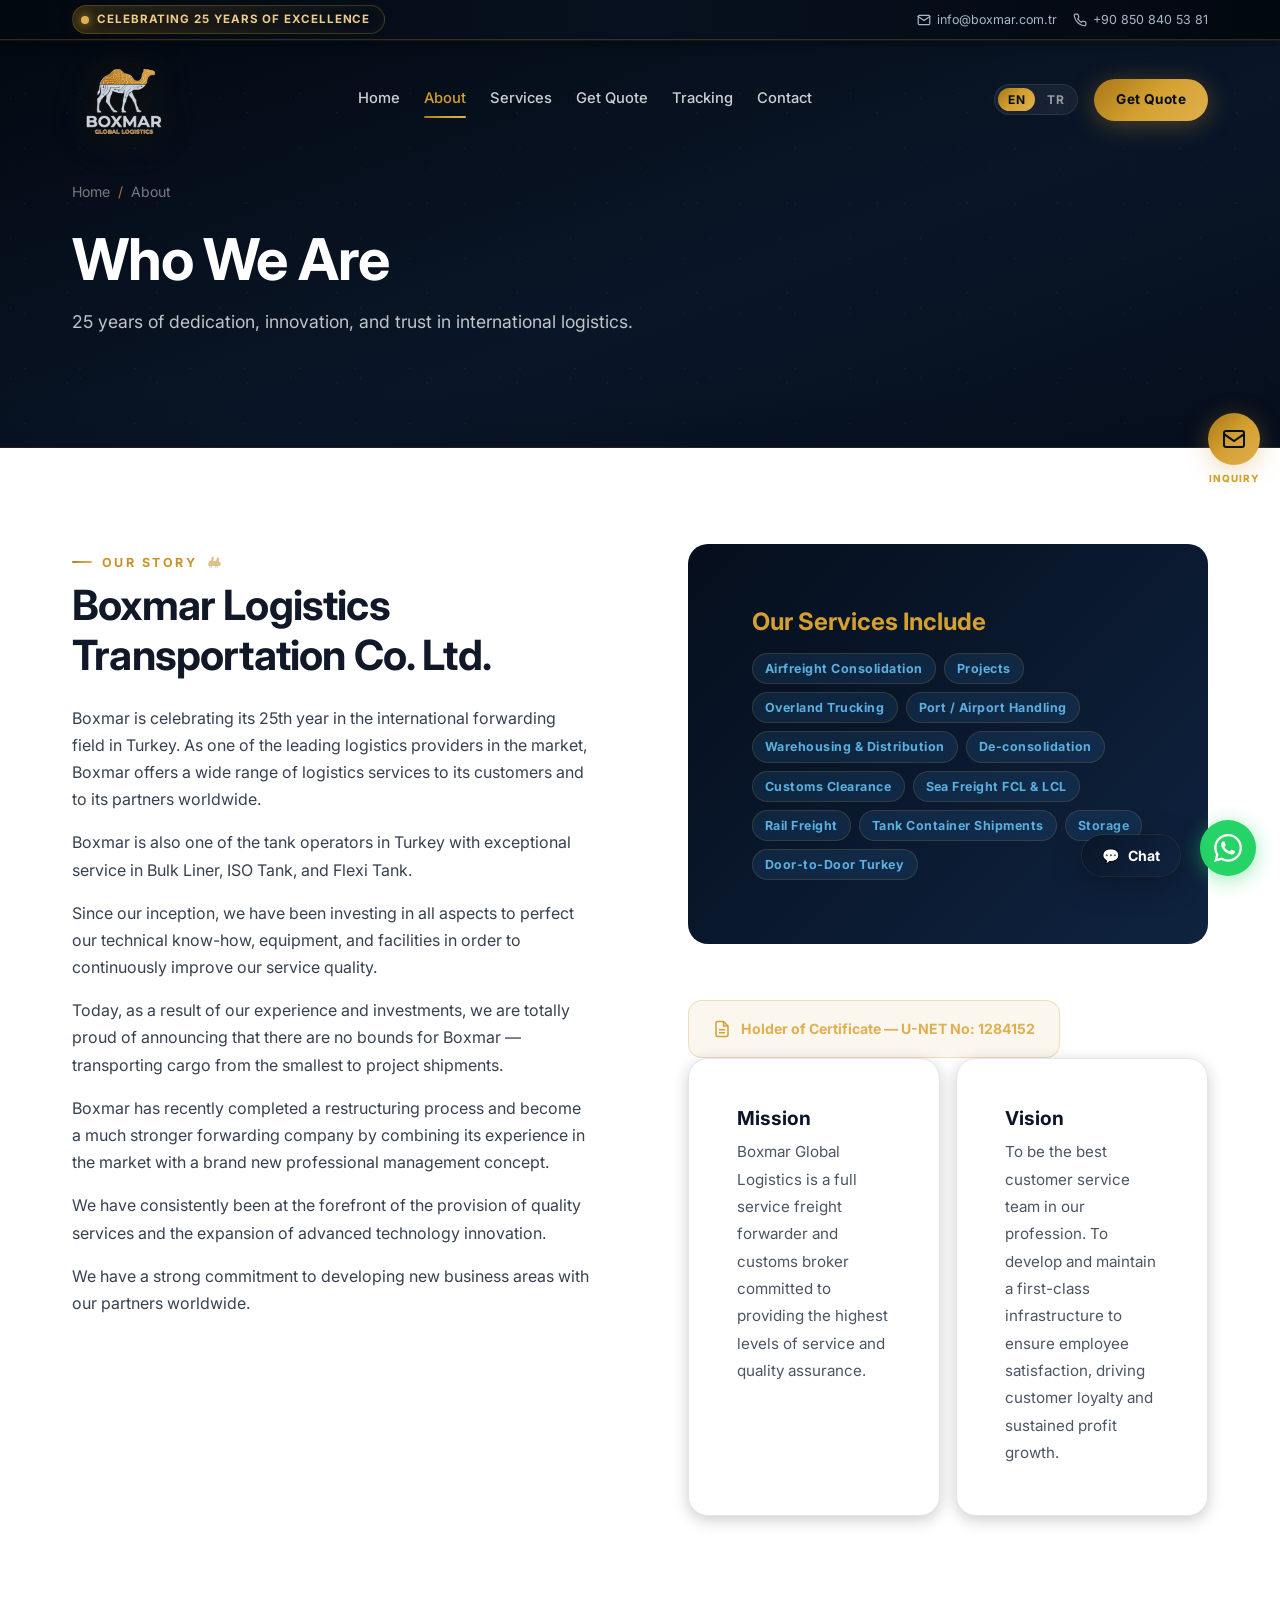
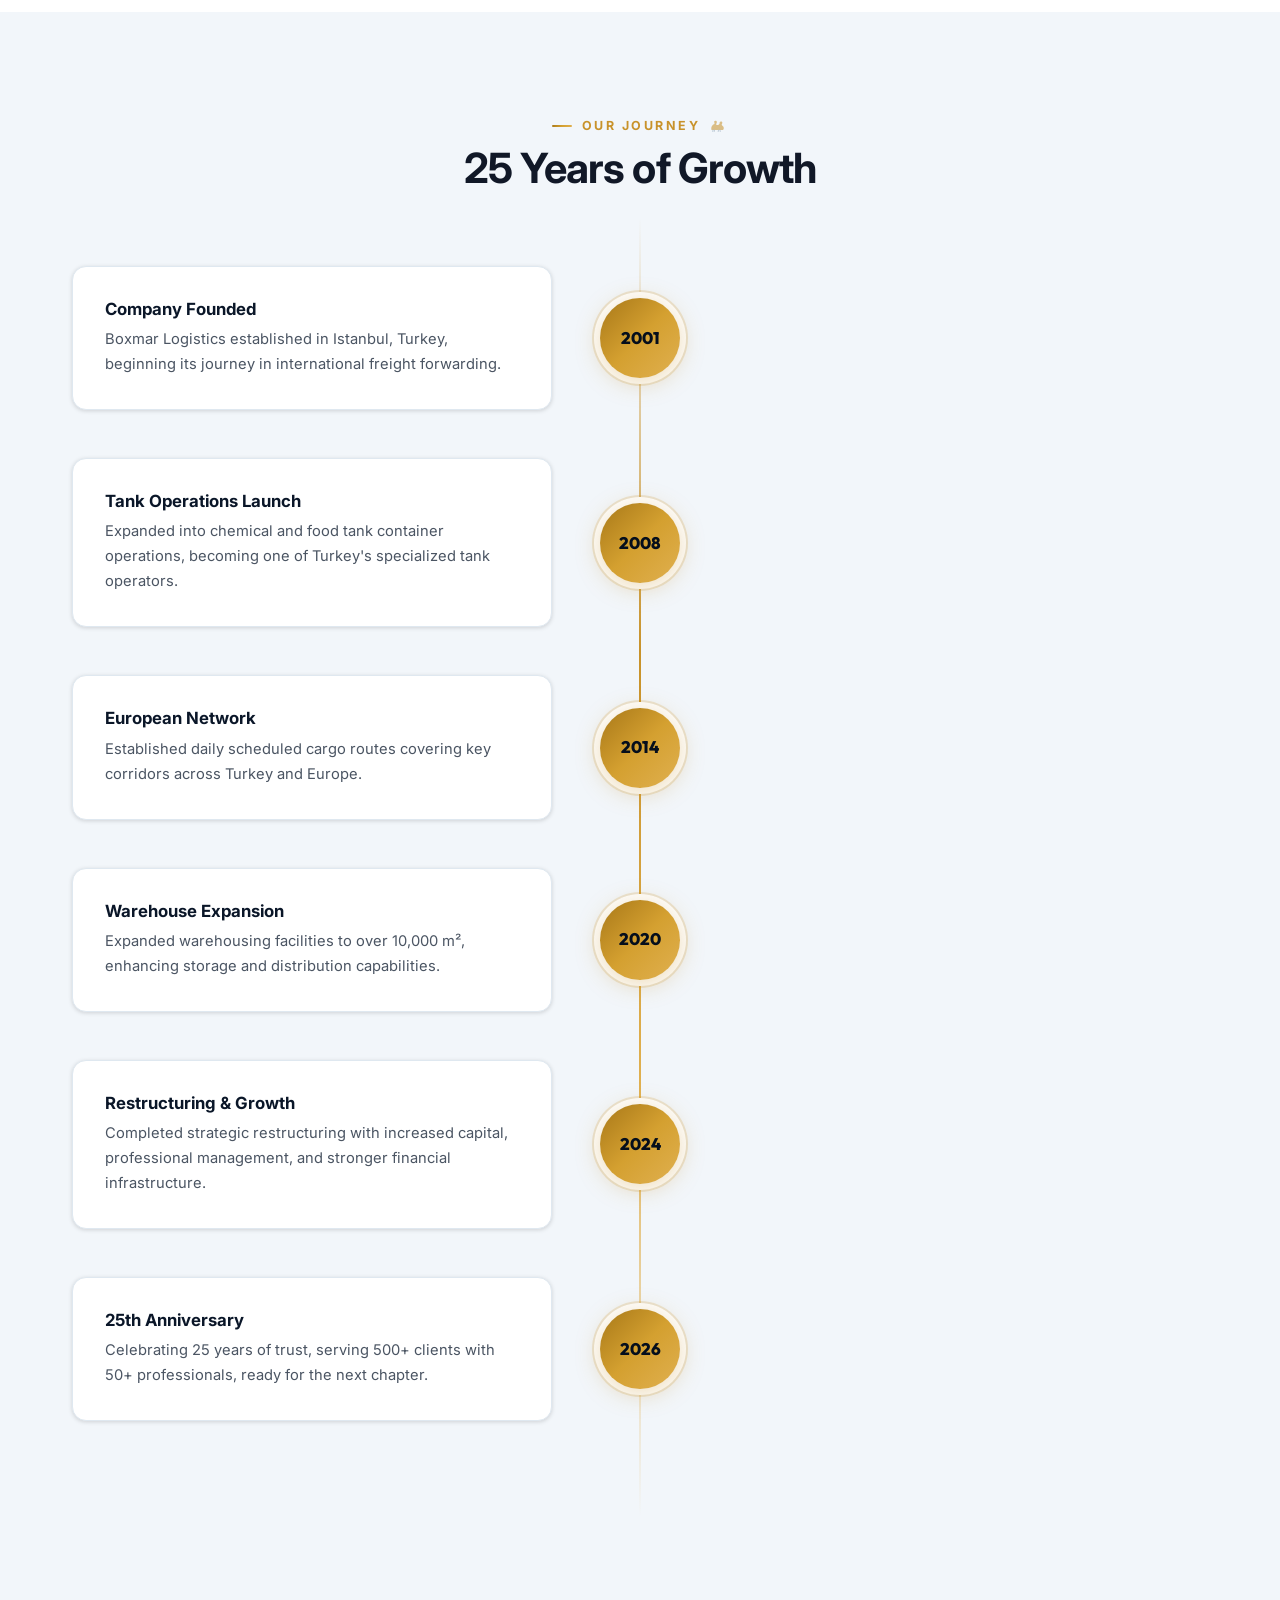
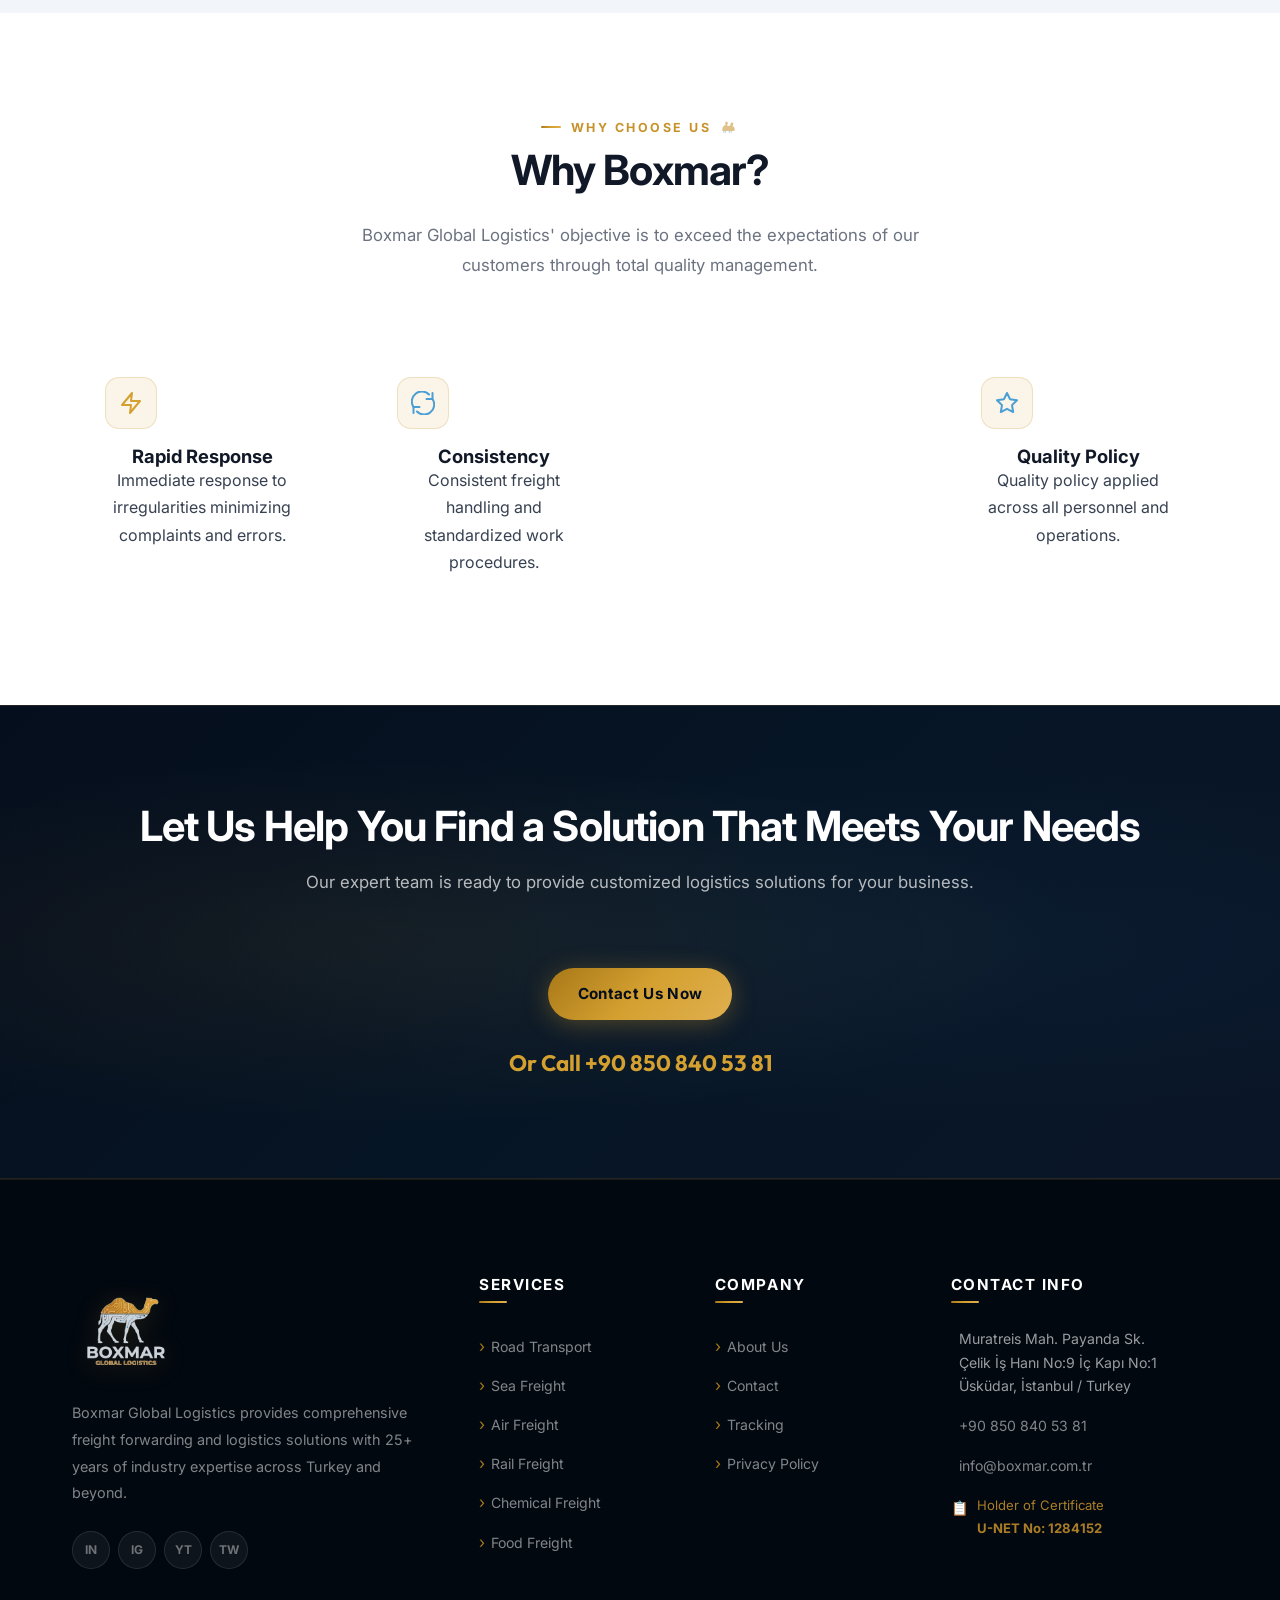
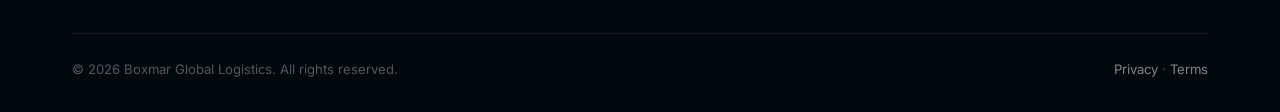
==== commit 79c00ef3: "feat: comprehensive site improvements - Add U-NET Certificate No. 1284152 (Holder of Certificate) ac" ====
--- a/about.html
+++ b/about.html
@@ -146,6 +146,10 @@
                                 Turkey</span>
                         </div>
                     </div>
+                <div style="margin-top:var(--space-lg);padding:var(--space-md) var(--space-lg);background:rgba(200,146,42,0.08);border:1px solid rgba(200,146,42,0.25);border-radius:var(--radius-md);display:inline-flex;align-items:center;gap:10px">
+                    <svg width="18" height="18" viewBox="0 0 24 24" fill="none" stroke="var(--gold-400)" stroke-width="2"><path d="M14 2H6a2 2 0 00-2 2v16a2 2 0 002 2h12a2 2 0 002-2V8z"/><polyline points="14 2 14 8 20 8"/><line x1="16" y1="13" x2="8" y2="13"/><line x1="16" y1="17" x2="8" y2="17"/></svg>
+                    <span style="color:var(--gold-300);font-size:0.88rem;font-weight:700">Holder of Certificate — U-NET No: 1284152</span>
+                </div>
                     <div class="grid grid-2 reveal reveal-delay-2" style="gap:var(--space-md)">
                         <div class="mv-card">
                             <h3 data-i18n="about.page.mission.h3">Mission</h3>
@@ -308,6 +312,9 @@
                     </div>
                     <div class="footer-contact-item"><span class="icon"></span>
                         <div><a href="mailto:info@boxmar.com.tr">info@boxmar.com.tr</a></div>
+                    </div>
+                    <div class="footer-contact-item"><span class="icon" style="color:var(--gold-500)">📋</span>
+                        <div style="color:rgba(200,146,42,0.85);font-size:0.82rem">Holder of Certificate<br><strong>U-NET No: 1284152</strong></div>
                     </div>
                 </div>
             </div>
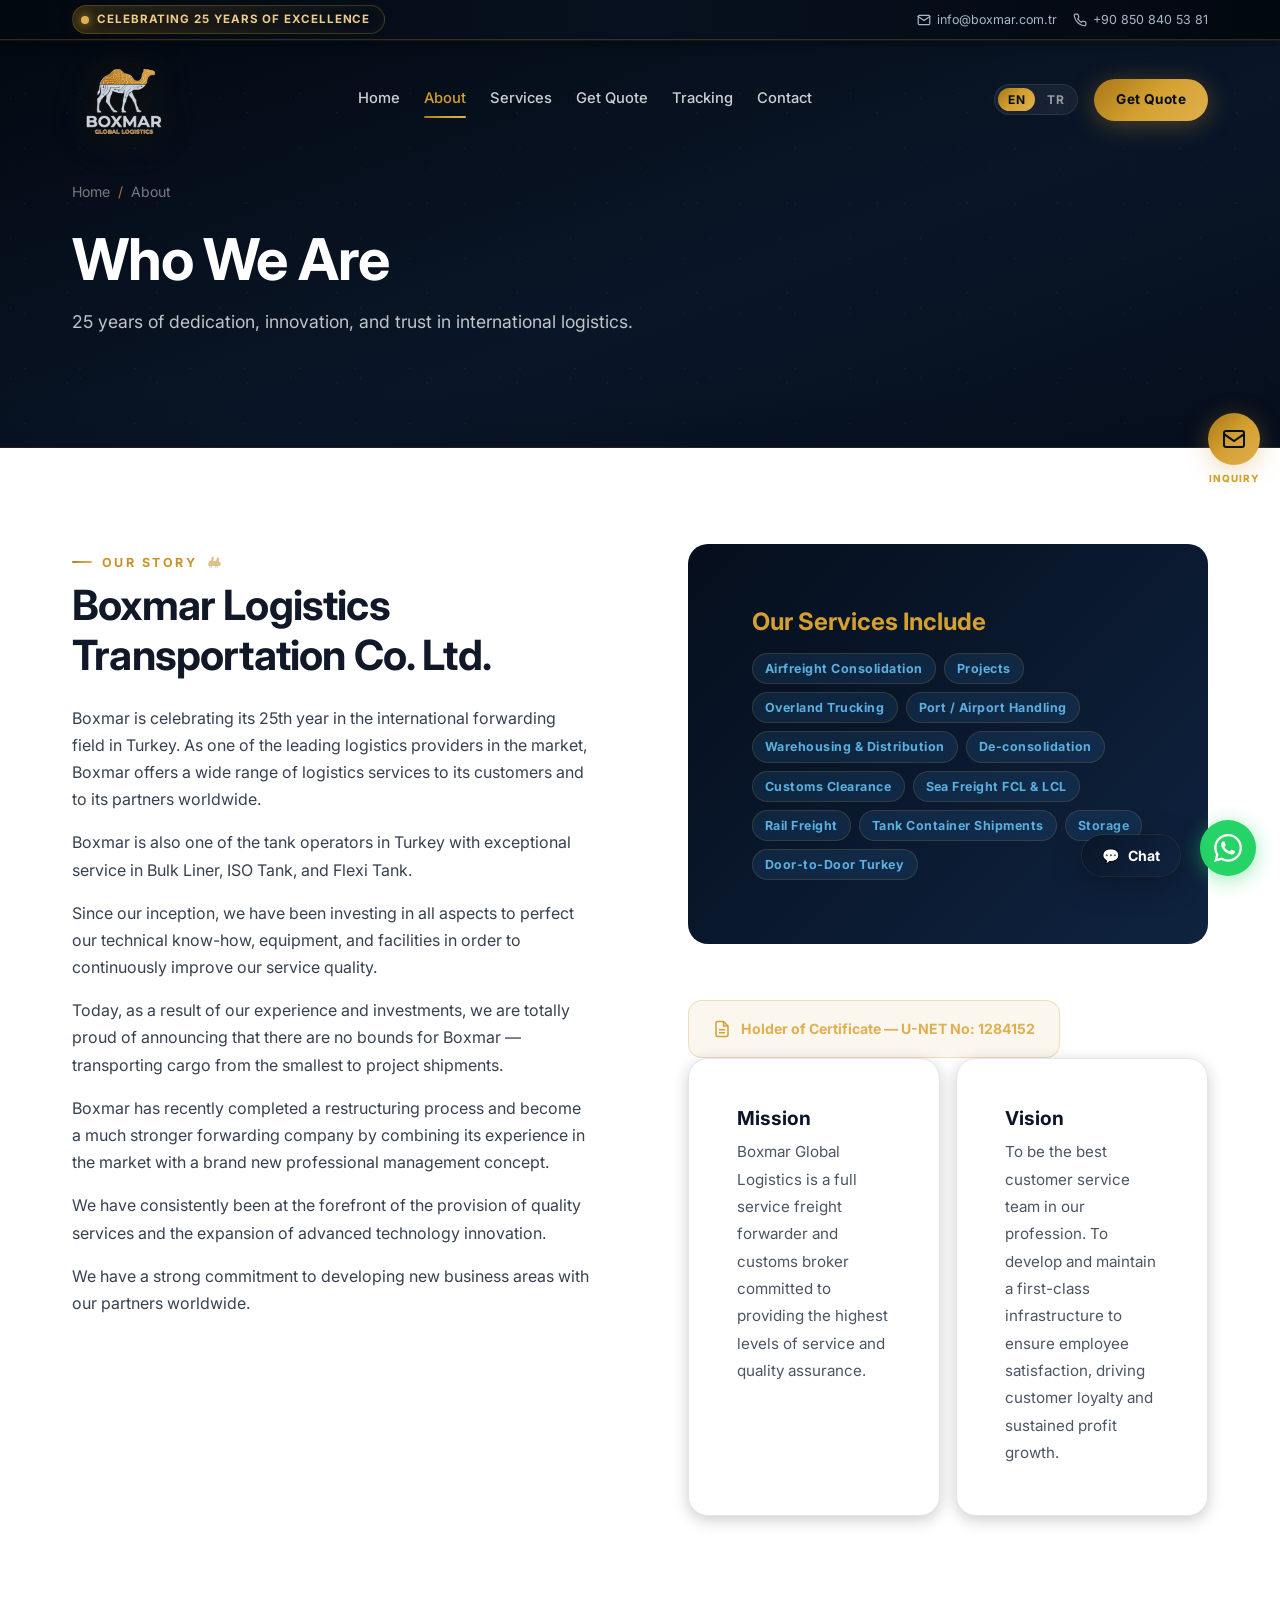
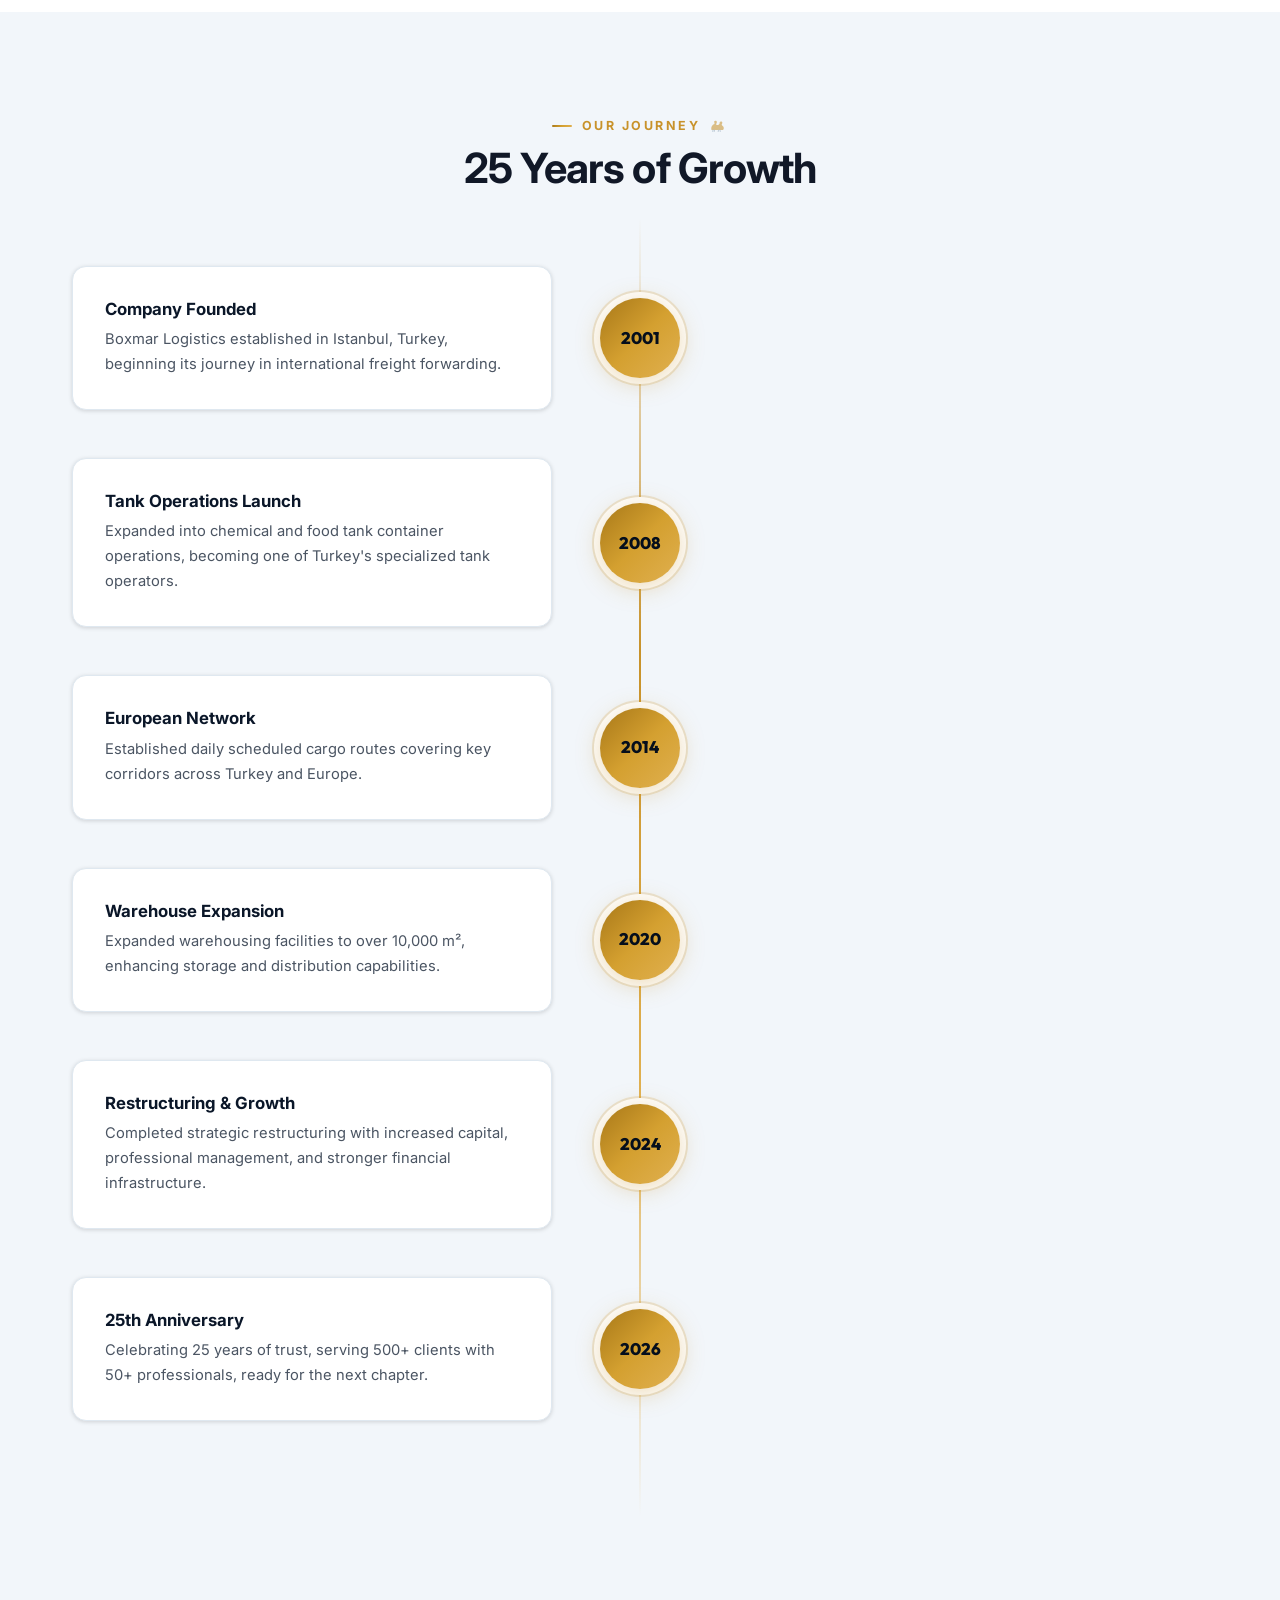
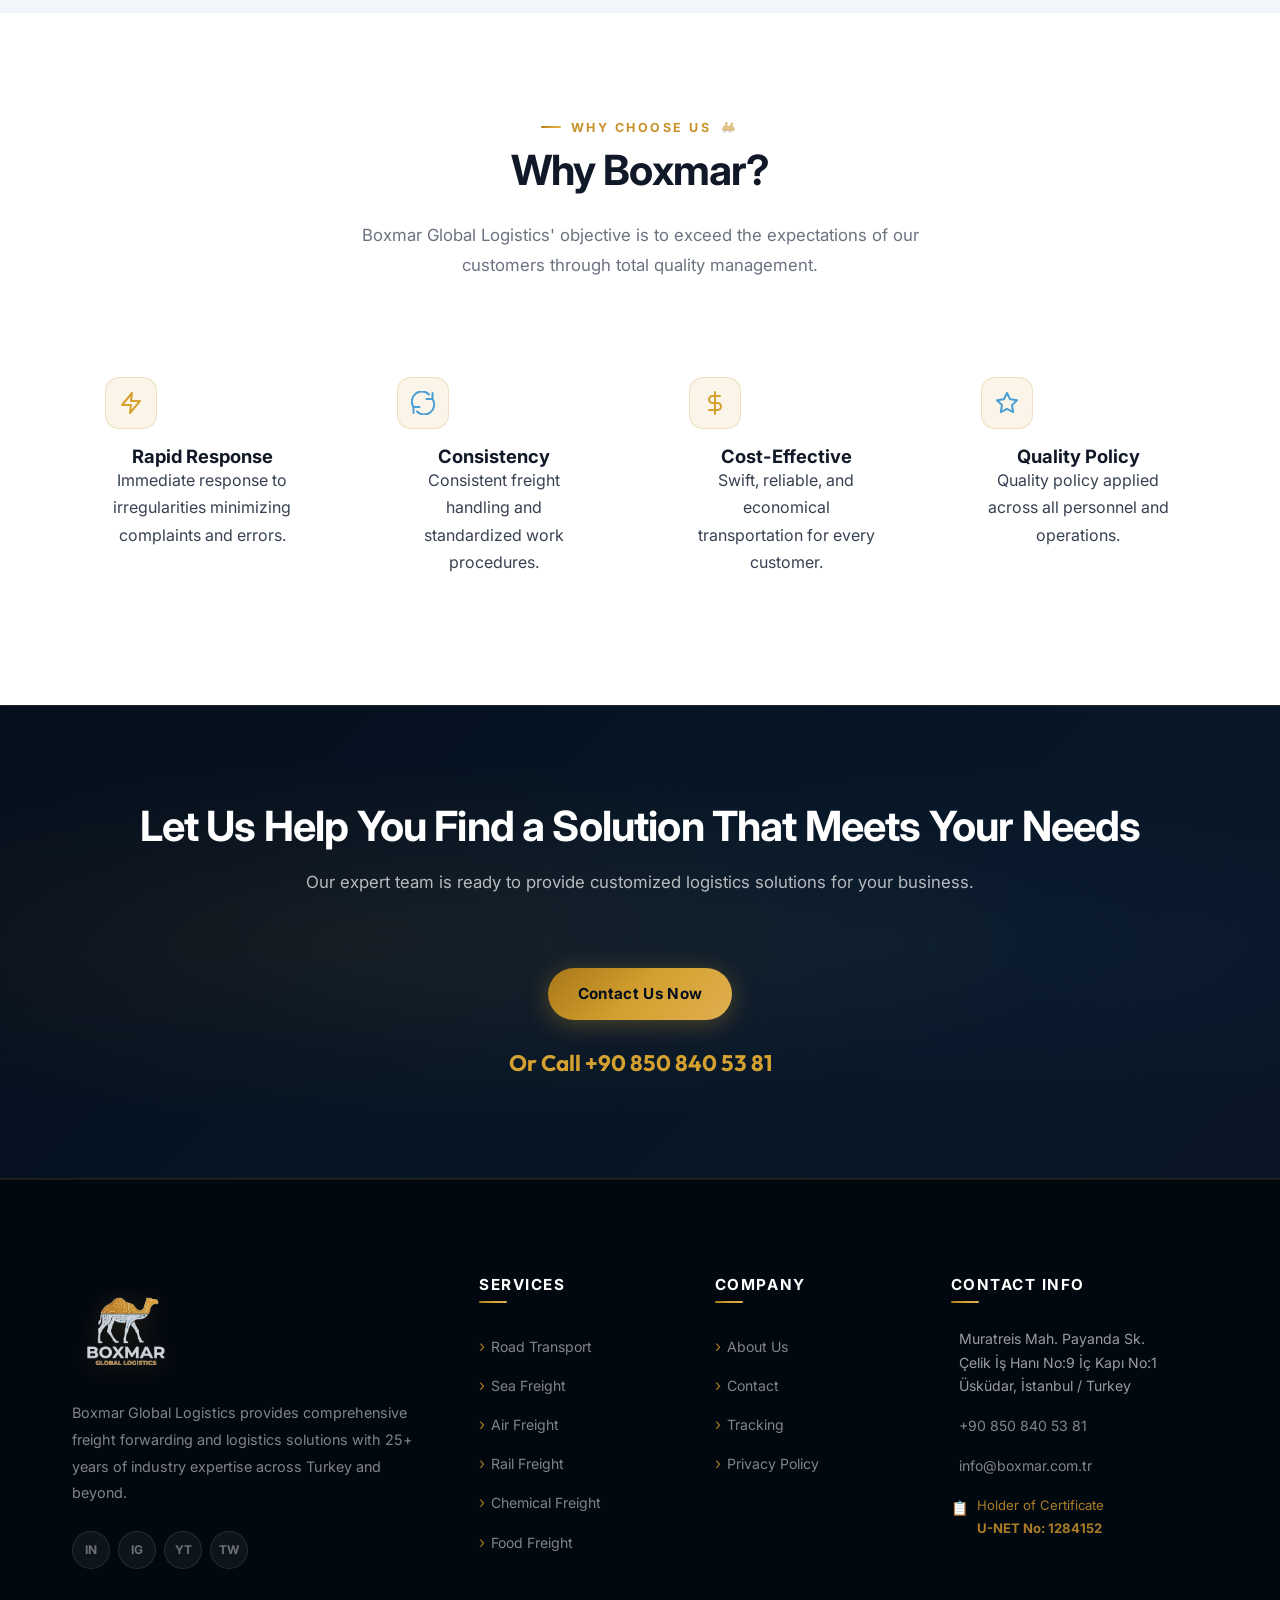
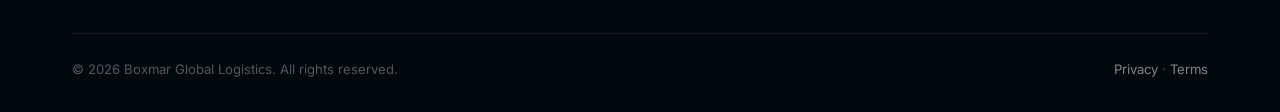
==== commit c6248ff1: "fix: complete Turkish translation coverage - Added 29 new translation keys (EN + TR) for previously " ====
--- a/about.html
+++ b/about.html
@@ -148,7 +148,7 @@
                     </div>
                 <div style="margin-top:var(--space-lg);padding:var(--space-md) var(--space-lg);background:rgba(200,146,42,0.08);border:1px solid rgba(200,146,42,0.25);border-radius:var(--radius-md);display:inline-flex;align-items:center;gap:10px">
                     <svg width="18" height="18" viewBox="0 0 24 24" fill="none" stroke="var(--gold-400)" stroke-width="2"><path d="M14 2H6a2 2 0 00-2 2v16a2 2 0 002 2h12a2 2 0 002-2V8z"/><polyline points="14 2 14 8 20 8"/><line x1="16" y1="13" x2="8" y2="13"/><line x1="16" y1="17" x2="8" y2="17"/></svg>
-                    <span style="color:var(--gold-300);font-size:0.88rem;font-weight:700">Holder of Certificate — U-NET No: 1284152</span>
+                    <span style="color:var(--gold-300);font-size:0.88rem;font-weight:700" data-i18n="cert.unet">Holder of Certificate — U-NET No: 1284152</span>
                 </div>
                     <div class="grid grid-2 reveal reveal-delay-2" style="gap:var(--space-md)">
                         <div class="mv-card">
@@ -314,7 +314,7 @@
                         <div><a href="mailto:info@boxmar.com.tr">info@boxmar.com.tr</a></div>
                     </div>
                     <div class="footer-contact-item"><span class="icon" style="color:var(--gold-500)">📋</span>
-                        <div style="color:rgba(200,146,42,0.85);font-size:0.82rem">Holder of Certificate<br><strong>U-NET No: 1284152</strong></div>
+                        <div style="color:rgba(200,146,42,0.85);font-size:0.82rem"><span data-i18n="cert.unet.short">Holder of Certificate</span><br><strong>U-NET No: 1284152</strong></div>
                     </div>
                 </div>
             </div>
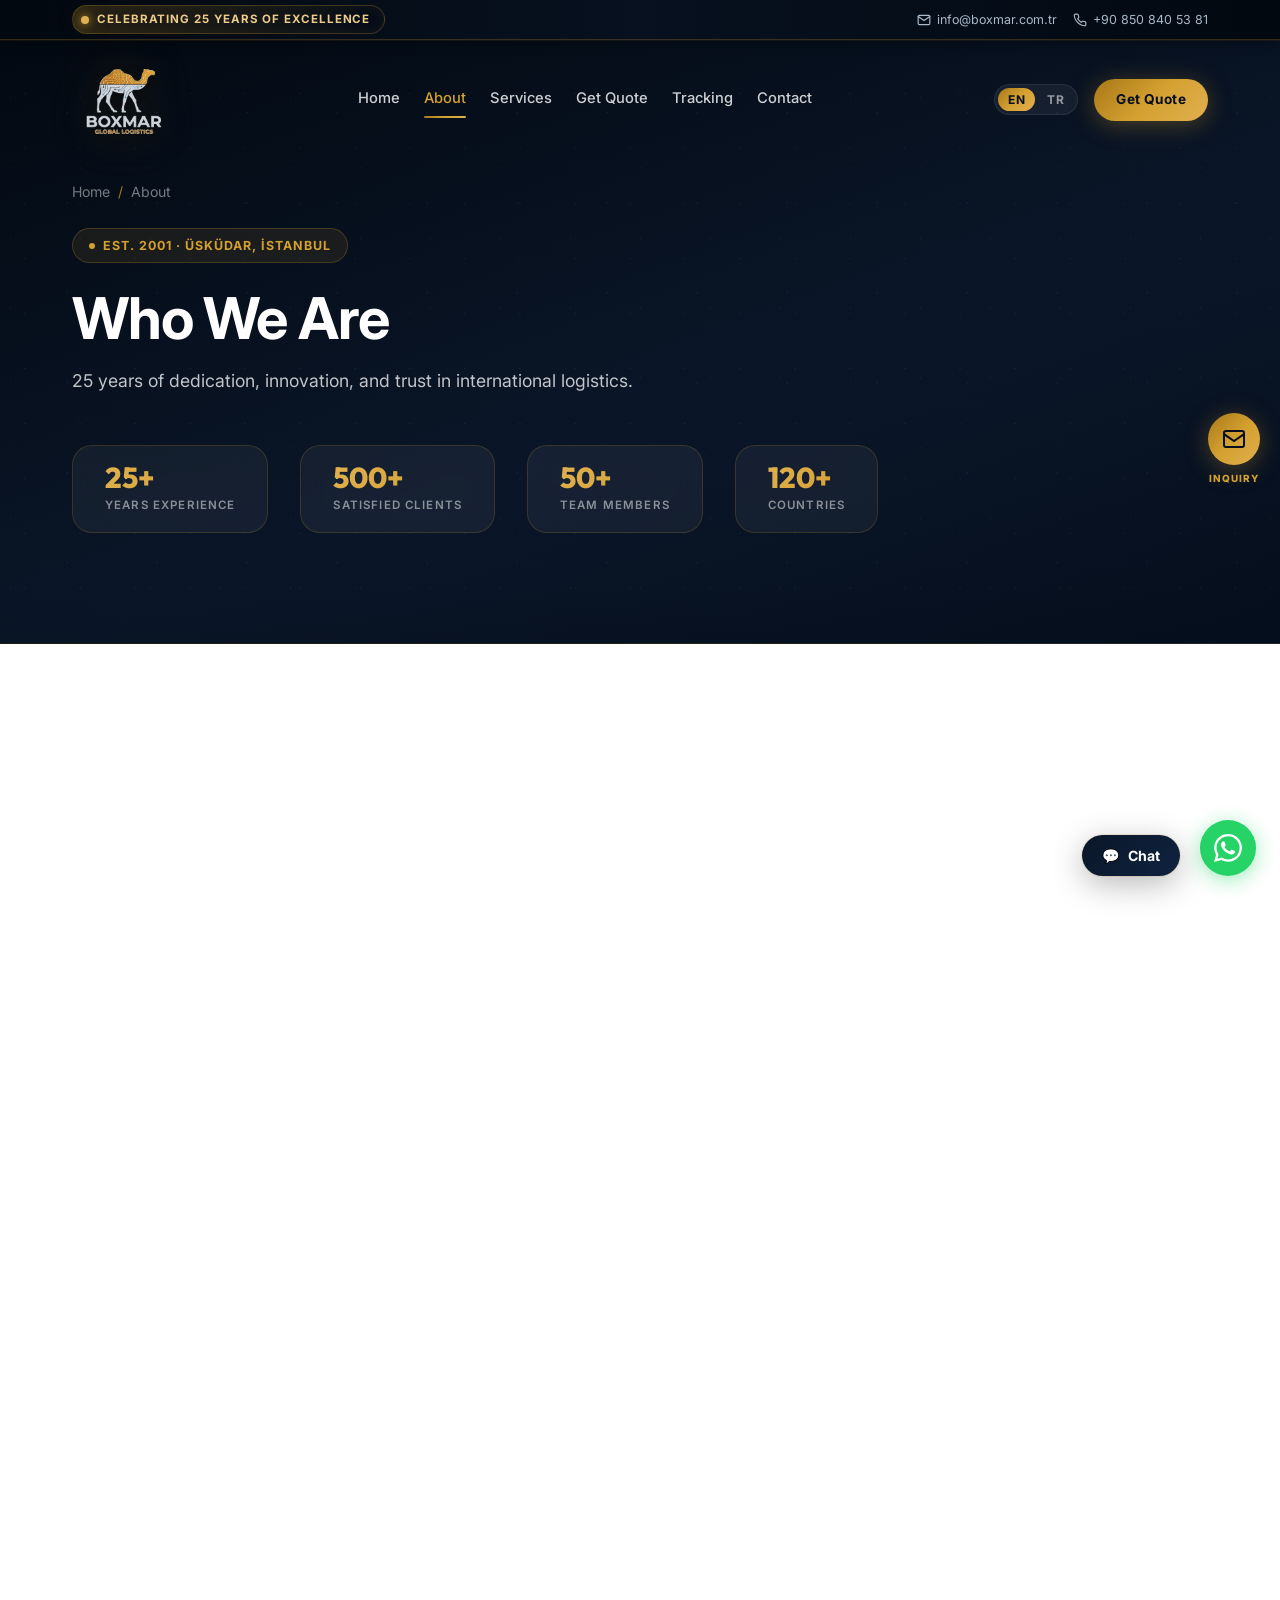
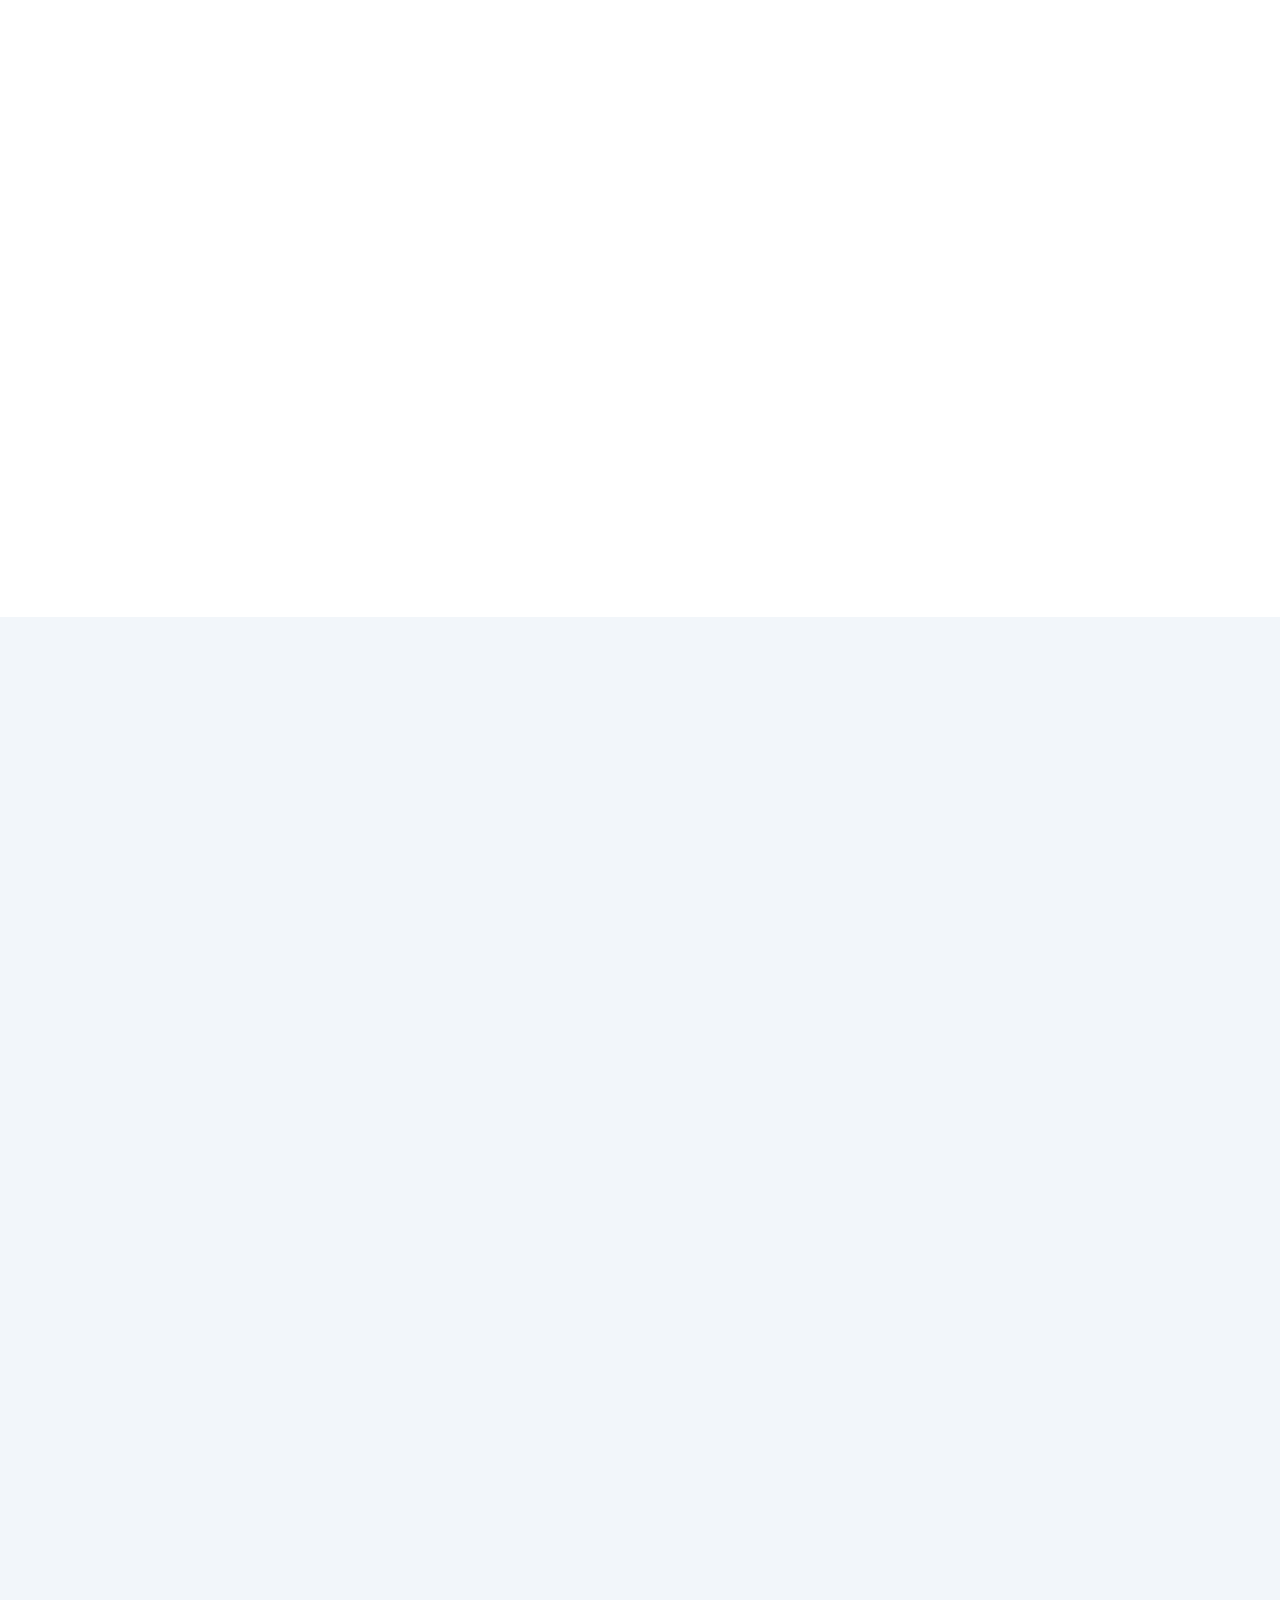
==== commit 6ef8f1f7: "feat: comprehensive UI/UX improvements, performance & SEO UI/UX Improvements: - about.html: Enhanced" ====
--- a/about.html
+++ b/about.html
@@ -3,7 +3,10 @@
 
 <head>
     <meta charset="UTF-8">
-    <meta name="viewport" content="width=device-width, initial-scale=1.0">
+    <meta name="theme-color" content="#050E1C">
+    <meta name="color-scheme" content="dark">
+    <link rel="canonical" href="https://www.boxmar.com.tr/about">
+  <meta name="viewport" content="width=device-width, initial-scale=1.0">
     <title>About Us | Boxmar Global Logistics</title>
     <meta name="description"
         content="Learn about Boxmar Global Logistics - 25 years of excellence in international freight forwarding, chemical and food tank container operations in Turkey.">
@@ -16,6 +19,7 @@
     <meta name="twitter:title" content="About Boxmar Global Logistics">
     <meta name="twitter:description" content="25 years of excellence in international freight forwarding in Turkey.">
     <link rel="preconnect" href="https://fonts.googleapis.com">
+    <link rel="dns-prefetch" href="https://cdn.jsdelivr.net">
     <link rel="preconnect" href="https://fonts.gstatic.com" crossorigin>
     <link
         href="https://fonts.googleapis.com/css2?family=Inter:wght@400;500;600;700;800&family=Outfit:wght@600;700;800&display=swap"
@@ -25,6 +29,9 @@
 </head>
 
 <body>
+
+  <!-- Skip to content for accessibility -->
+  <a href="#main-content" class="skip-to-content">Skip to main content</a>
 
     <!-- ===== TOP BAR ===== -->
     <div class="top-bar">
@@ -46,7 +53,7 @@
     <nav class="navbar scrolled">
         <div class="container">
             <a href="index.html" class="nav-logo">
-                <img src="assets/logo.png" alt="Boxmar Global Logistics" class="nav-logo-img">
+                <img src="assets/logo.png" alt="Boxmar Global Logistics" class="nav-logo-img" fetchpriority="high">
             </a>
             <div class="nav-links">
                 <a href="index.html" data-i18n="nav.home">Home</a>
@@ -91,12 +98,33 @@
     </div>
 
     <!-- PAGE HERO -->
-    <section class="page-hero">
+    <section class="page-hero" id="main-content">
         <div class="hero-bg-pattern"></div>
+        <div class="grid-bg" style="opacity:0.02"></div>
         <div class="container">
             <div class="breadcrumb"><a href="index.html" data-i18n="nav.home">Home</a><span class="sep">/</span><span data-i18n="nav.about">About</span></div>
+            <div class="hero-eyebrow" style="margin-bottom:var(--space-lg)"><span class="dot"></span><span>Est. 2001 · Üsküdar, İstanbul</span></div>
             <h1 data-i18n="about.page.hero.h1">Who We Are</h1>
-            <p style="color:rgba(255,255,255,0.65);max-width:600px;margin-top:var(--space-md)" data-i18n="about.page.hero.sub">25 years of dedication, innovation, and trust in international logistics.</p>
+            <p style="color:rgba(255,255,255,0.7);max-width:640px;margin-top:var(--space-md);font-size:1.1rem;line-height:1.75" data-i18n="about.page.hero.sub">25 years of dedication, innovation, and trust in international logistics.</p>
+            <!-- Quick stats -->
+            <div style="display:flex;gap:var(--space-xl);flex-wrap:wrap;margin-top:var(--space-2xl)">
+                <div class="svc-hero-stat">
+                    <span class="stat-val">25+</span>
+                    <span class="stat-lbl" data-i18n="stat.2.label">Years Experience</span>
+                </div>
+                <div class="svc-hero-stat">
+                    <span class="stat-val">500+</span>
+                    <span class="stat-lbl" data-i18n="stat.3.label">Satisfied Clients</span>
+                </div>
+                <div class="svc-hero-stat">
+                    <span class="stat-val">50+</span>
+                    <span class="stat-lbl" data-i18n="stat.1.label">Team Members</span>
+                </div>
+                <div class="svc-hero-stat">
+                    <span class="stat-val">120+</span>
+                    <span class="stat-lbl" data-i18n="map.stat.countries">Countries</span>
+                </div>
+            </div>
         </div>
     </section>
 
@@ -274,7 +302,7 @@
             <div class="footer-grid">
                 <div class="footer-about">
                     <a href="index.html" class="nav-logo" style="margin-bottom:var(--space-md)">
-                        <img src="assets/logo.png" alt="Boxmar Global Logistics" class="nav-logo-img">
+                        <img src="assets/logo.png" alt="Boxmar Global Logistics" class="nav-logo-img" fetchpriority="high">
                     </a>
                     <p>Boxmar Global Logistics provides comprehensive freight forwarding and logistics solutions with
                         25+ years of industry expertise across Turkey and beyond.</p>
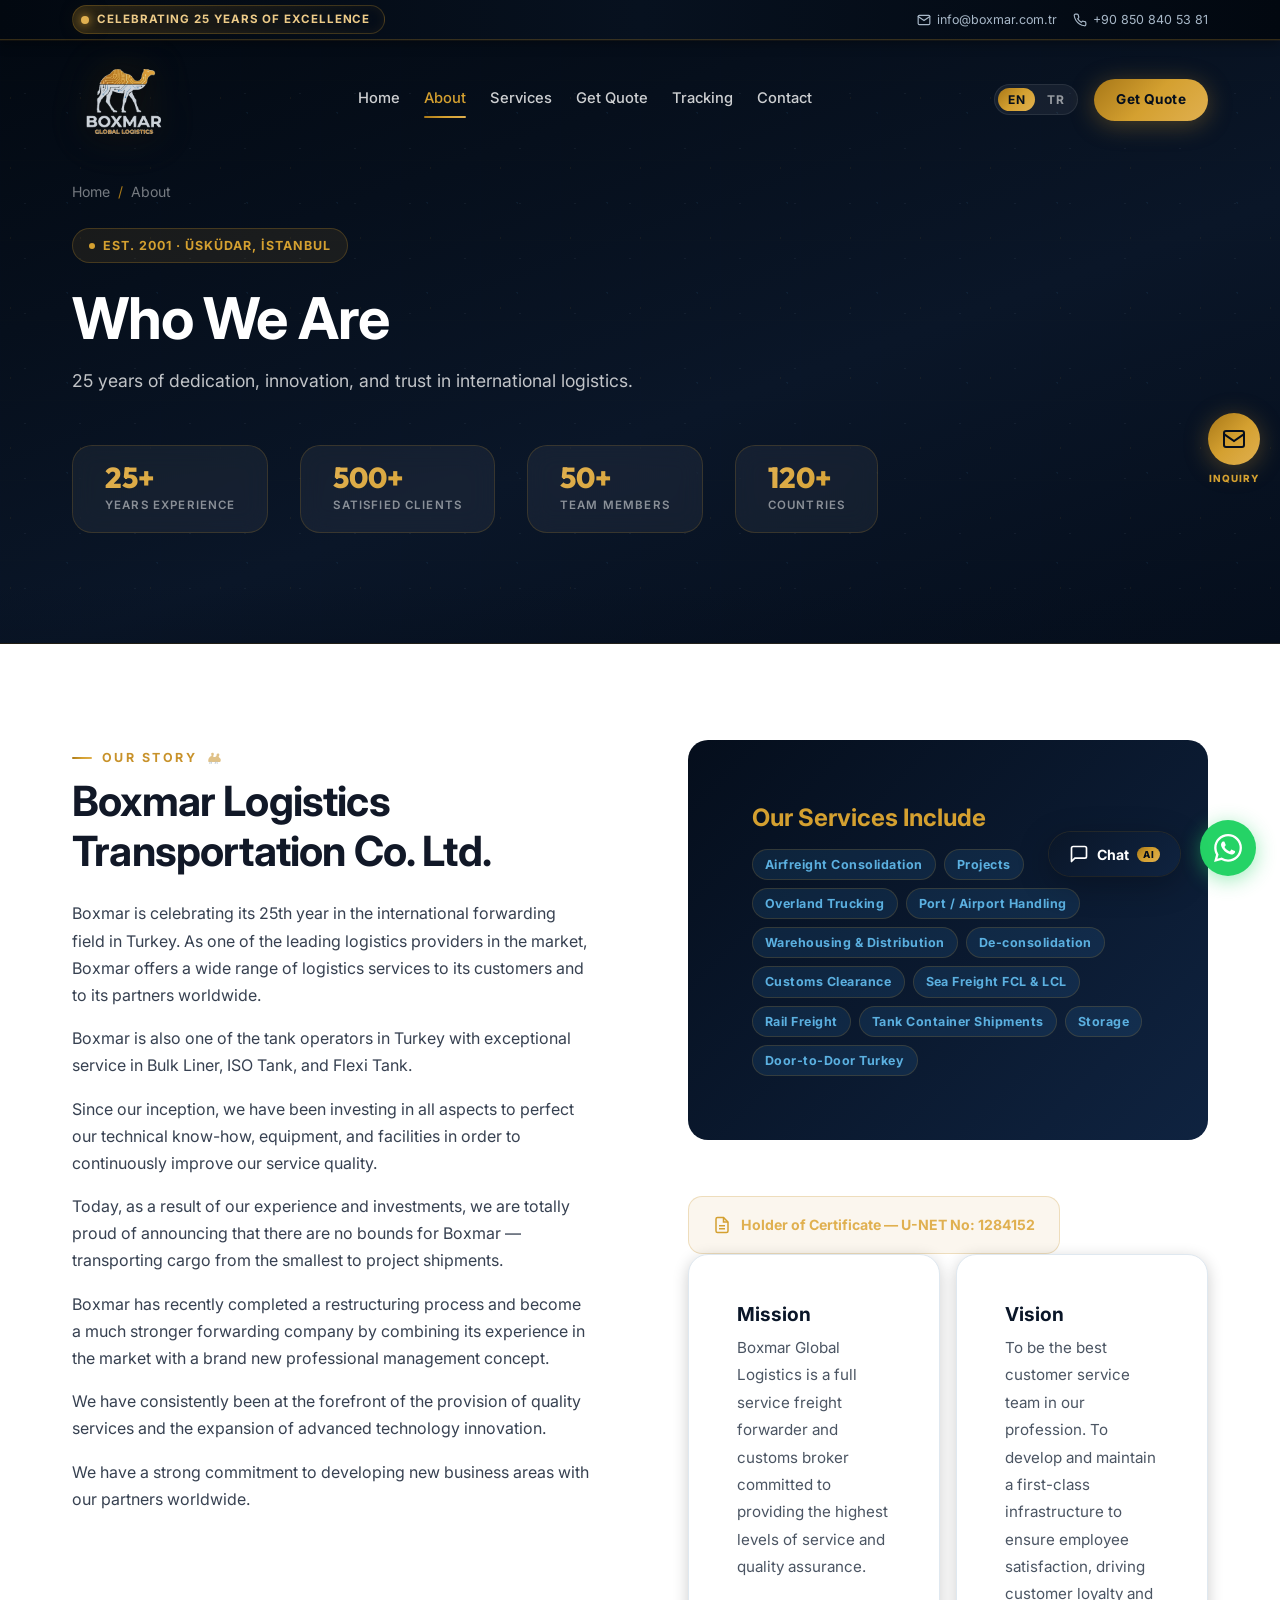
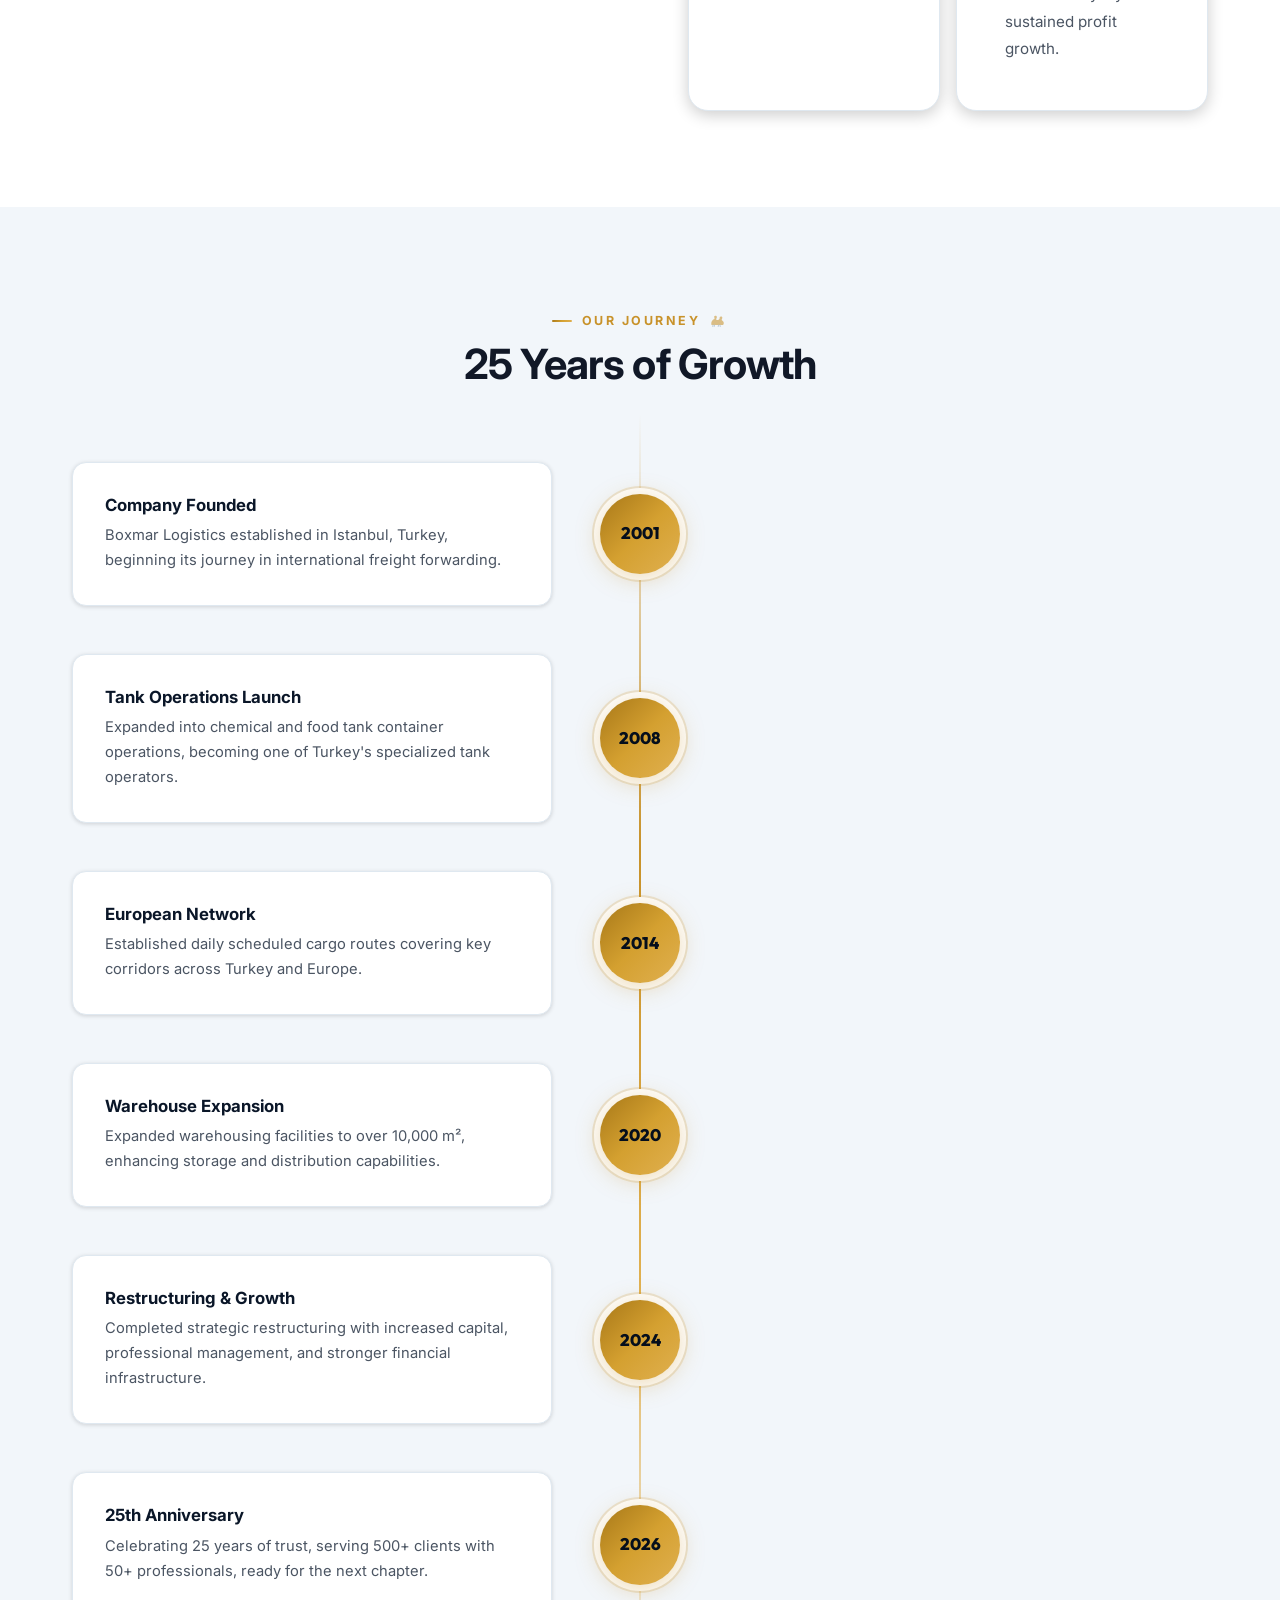
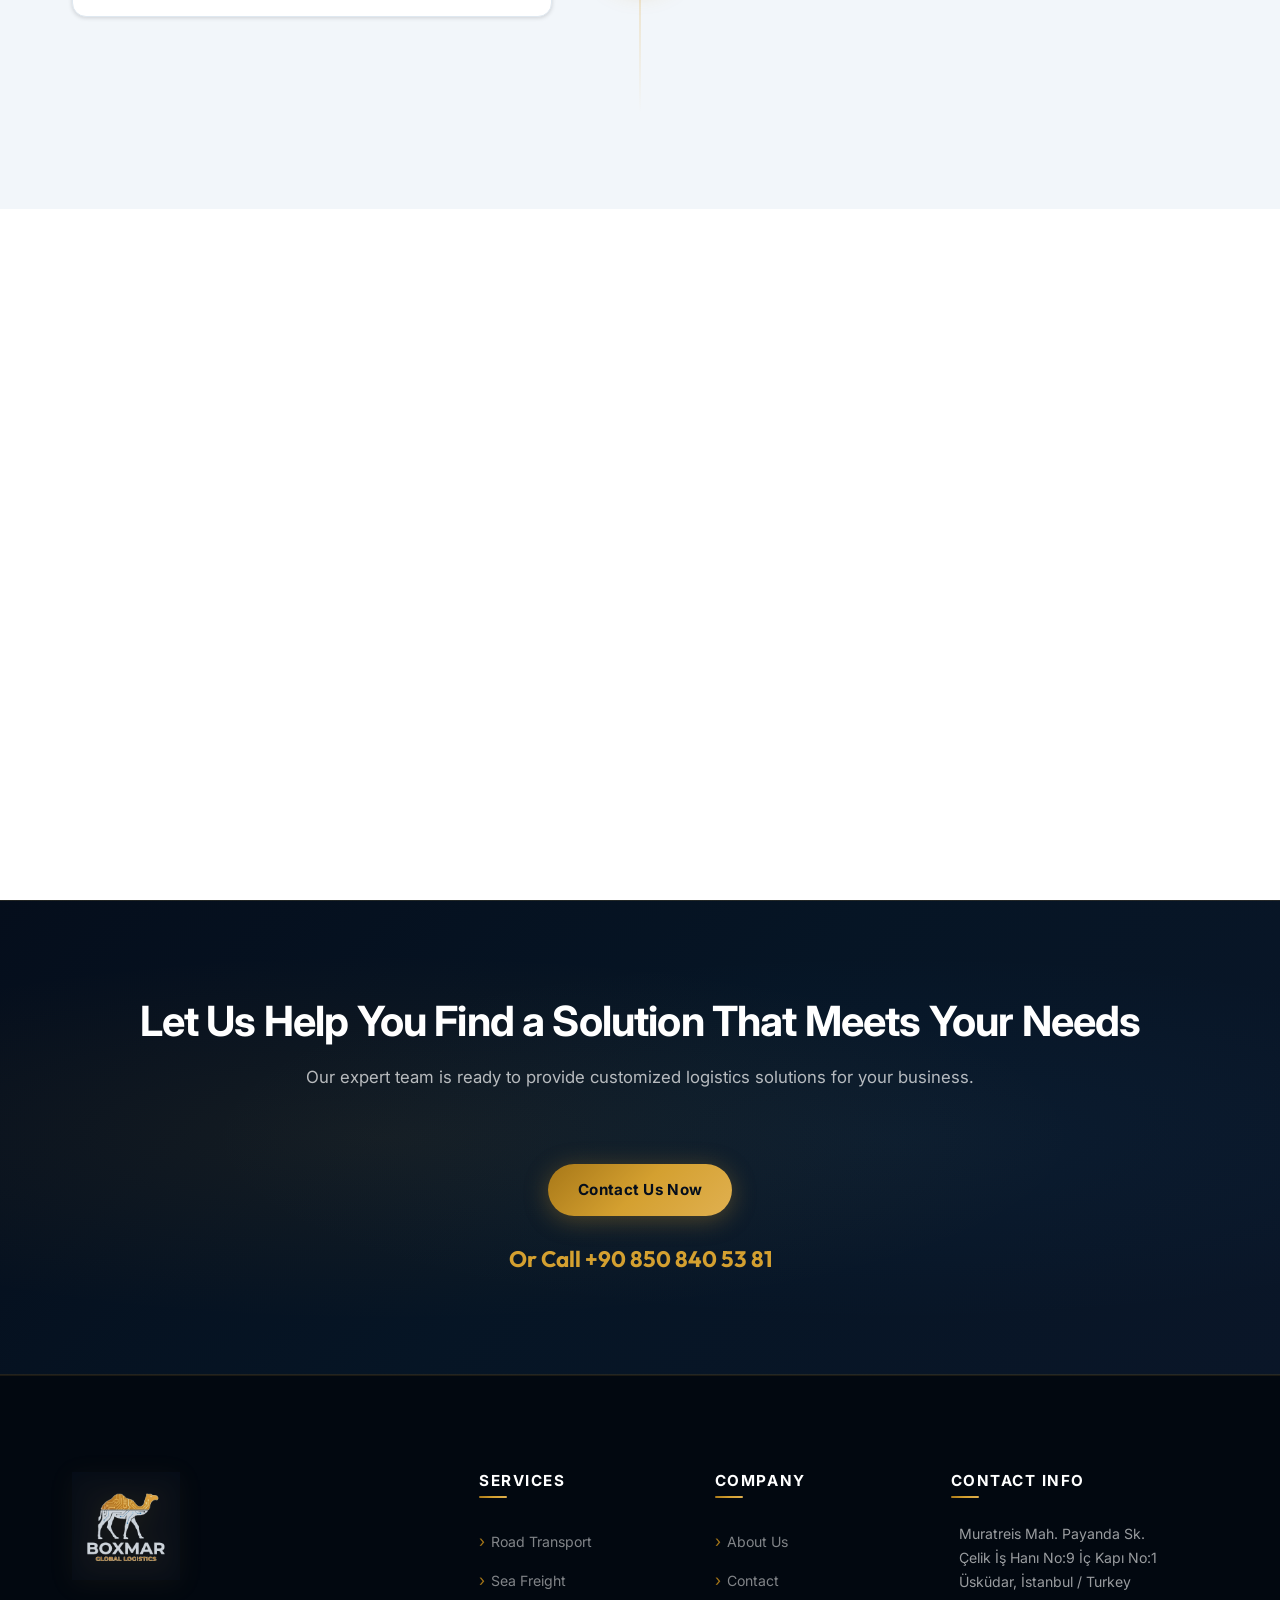
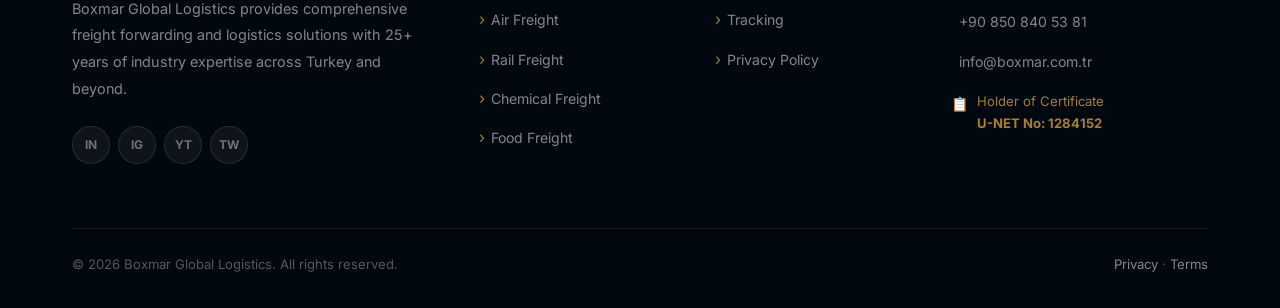
==== commit ded739e5: "feat: redesign chatbot v4.0 — fully button-driven, no text input Chatbot v4.0 improvements across al" ====
--- a/about.html
+++ b/about.html
@@ -361,59 +361,147 @@
         <span class="inquiry-float-text" data-i18n="float.inquiry">Inquiry</span>
     </a>
 
-    <!-- Chat Box -->
+    <!-- ===== CHAT BOX ===== -->
     <div class="chatbox" id="chatbox">
-        <div class="chatbox-header" onclick="document.getElementById('chatbox').classList.toggle('open')">
-            <span>💬 Chat with Boxmar</span>
-            <span class="chatbox-close">×</span>
-        </div>
-        <div class="chatbox-body">
-            <div class="chatbox-messages" id="chatMessages">
-                <div class="chat-msg bot"><div class="chat-bubble">Hello! 👋 Welcome to Boxmar Global Logistics. How can we help you today?</div></div>
-                <div class="chat-msg bot"><div class="chat-bubble">Choose a topic or type your question:</div></div>
-                <div class="chat-quick-replies">
-                    <button class="chat-quick" onclick="chatReply('quote')">📋 Get a Quote</button>
-                    <button class="chat-quick" onclick="chatReply('services')">🚛 Our Services</button>
-                    <button class="chat-quick" onclick="chatReply('tracking')">📍 Track Shipment</button>
-                    <button class="chat-quick" onclick="chatReply('contact')">📞 Contact Info</button>
-                </div>
-            </div>
-            <div class="chatbox-input">
-                <input type="text" placeholder="Type a message..." id="chatInput" onkeypress="if(event.key==='Enter')sendChat()">
-                <button onclick="sendChat()">➤</button>
-            </div>
-        </div>
+      <div class="chatbox-header">
+        <div class="chatbox-header-left">
+          <div class="chatbox-avatar">
+            <svg width="20" height="20" viewBox="0 0 24 24" fill="none" stroke="currentColor" stroke-width="2" stroke-linecap="round" stroke-linejoin="round"><path d="M12 2C6.48 2 2 6.48 2 12s4.48 10 10 10 10-4.48 10-10S17.52 2 12 2z"/><path d="M8 14s1.5 2 4 2 4-2 4-2"/><line x1="9" y1="9" x2="9.01" y2="9"/><line x1="15" y1="9" x2="15.01" y2="9"/></svg>
+          </div>
+          <div class="chatbox-header-info">
+            <span class="chatbox-title">Boxmar Assistant</span>
+            <span class="chatbox-status"><span class="chatbox-status-dot"></span>Online · Typically replies instantly</span>
+          </div>
+        </div>
+        <div class="chatbox-header-actions">
+          <button class="chatbox-minimize" onclick="document.getElementById('chatbox').classList.remove('open');document.getElementById('chatTrigger').style.display=''" title="Minimize">
+            <svg width="16" height="16" viewBox="0 0 24 24" fill="none" stroke="currentColor" stroke-width="2.5"><path d="M5 12h14"/></svg>
+          </button>
+        </div>
+      </div>
+      <div class="chatbox-body">
+        <div class="chatbox-messages" id="chatMessages">
+          <div class="chat-msg bot" data-time="">
+            <div class="chat-avatar-sm">B</div>
+            <div class="chat-msg-content">
+              <div class="chat-bubble">Hello! 👋 Welcome to <strong>Boxmar Global Logistics</strong>. I'm your intelligent logistics assistant. What can I help you with today?</div>
+              <div class="chat-time" id="chatInitTime"></div>
+            </div>
+          </div>
+          <div class="chat-quick-replies" id="chatInitReplies">
+            <button class="chat-quick" onclick="chatReply('quote')">📋 Get a Quote</button>
+            <button class="chat-quick" onclick="chatReply('services')">🌐 Our Services</button>
+            <button class="chat-quick" onclick="chatReply('tracking')">📍 Track Shipment</button>
+            <button class="chat-quick" onclick="chatReply('transit')">⏱️ Transit Times</button>
+            <button class="chat-quick" onclick="chatReply('about')">🏢 About Us</button>
+            <button class="chat-quick" onclick="chatReply('adr')">🏆 Certifications</button>
+            <button class="chat-quick" onclick="chatReply('pricing')">💰 Pricing Guide</button>
+            <button class="chat-quick" onclick="chatReply('contact')">📞 Contact</button>
+          </div>
+        </div>
+        <div class="chatbox-input-area">
+          <div class="chatbox-footer-note">Powered by Boxmar AI · <a href="contact.html" style="color:var(--gold-500)">Talk to a human →</a></div>
+        </div>
+      </div>
     </div>
-    <button class="chatbox-trigger" id="chatTrigger" onclick="document.getElementById('chatbox').classList.add('open');this.style.display='none'">
-        <span>💬</span>
-        <span data-i18n="float.chat">Chat</span>
+    <button class="chatbox-trigger" id="chatTrigger"
+      onclick="document.getElementById('chatbox').classList.add('open');this.style.display='none'">
+      <span class="chatbox-trigger-icon">
+        <svg width="20" height="20" viewBox="0 0 24 24" fill="none" stroke="currentColor" stroke-width="2" stroke-linecap="round" stroke-linejoin="round"><path d="M21 15a2 2 0 01-2 2H7l-4 4V5a2 2 0 012-2h14a2 2 0 012 2z"/></svg>
+      </span>
+      <span data-i18n="float.chat">Chat</span>
+      <span class="chatbox-trigger-badge">AI</span>
     </button>
 
     <script src="js/translations.js"></script>
     <script src="js/app.js"></script>
     <script>
-        function chatReply(topic) {
-            const msgs = document.getElementById('chatMessages');
-            const replies = {
-                quote: "To get a free quote, please visit our <a href='index.html#quote' style='color:var(--blue-400)'>quote form</a> or call us at <strong>+90 850 840 53 81</strong>.",
-                services: "We offer 6 core services:<br>🚛 Road Transport<br>🚢 Sea Freight<br>✈️ Air Freight<br>🚂 Rail Freight<br>⚗️ Chemical Tanks<br>🍶 Food Tanks",
-                tracking: "To track your shipment, visit our <a href='tracking.html' style='color:var(--blue-400)'>tracking page</a>.",
-                contact: "📍 Muratreis Mah. Payanda Sk. Çelik İş Hanı No:9, Üsküdar, İstanbul<br>📞 <a href='tel:+908508405381' style='color:var(--blue-400)'>+90 850 840 53 81</a>"
-            };
-            const qr = msgs.querySelector('.chat-quick-replies');
-            if (qr) qr.remove();
-            const topicNames = { quote: 'Get a Quote', services: 'Our Services', tracking: 'Track Shipment', contact: 'Contact Info' };
-            msgs.innerHTML += '<div class="chat-msg user"><div class="chat-bubble">' + topicNames[topic] + '</div></div>';
-            setTimeout(() => { msgs.innerHTML += '<div class="chat-msg bot"><div class="chat-bubble">' + replies[topic] + '</div></div>'; msgs.scrollTop = msgs.scrollHeight; }, 500);
-        }
-        function sendChat() {
-            const input = document.getElementById('chatInput');
-            const msgs = document.getElementById('chatMessages');
-            if (!input.value.trim()) return;
-            msgs.innerHTML += '<div class="chat-msg user"><div class="chat-bubble">' + input.value + '</div></div>';
-            input.value = '';
-            setTimeout(() => { msgs.innerHTML += '<div class="chat-msg bot"><div class="chat-bubble">Thank you! A Boxmar representative will respond shortly. Call <strong>+90 850 840 53 81</strong> for immediate help.</div></div>'; msgs.scrollTop = msgs.scrollHeight; }, 800);
-        }
+    /* Boxmar Chatbot v4.0 — Button-driven, no text input */
+    (function() {
+      const KB = {
+        quote: { en: "📋 <strong>Get a Free Quote</strong><br><br>We respond within <strong>1 hour</strong> during business hours.<br><br>Choose how you'd like to proceed:", tr: "📋 <strong>Ücretsiz Teklif Alın</strong><br><br>Mesai saatlerinde <strong>1 saat</strong> içinde yanıt veriyoruz.", followups: ['quote_form','quote_call','quote_whatsapp','menu'] },
+        quote_form: { en: "📝 <strong>Online Quote Form</strong><br><br><a href='index.html#quote' style='color:var(--gold-400);font-weight:700'>→ Open Quote Form</a>", tr: "📝 <strong>Online Teklif Formu</strong><br><br><a href='index.html#quote' style='color:var(--gold-400);font-weight:700'>→ Teklif Formunu Aç</a>", followups: ['services','transit','menu'] },
+        quote_call: { en: "📞 <strong>Call Us Now</strong><br><br><a href='tel:+908508405381' style='color:var(--blue-400);font-weight:700;font-size:1.1rem'>+90 850 840 53 81</a><br><br>🕐 Mon–Fri 09:00–18:00 · 🚨 Emergency: 24/7", tr: "📞 <strong>Bizi Arayın</strong><br><br><a href='tel:+908508405381' style='color:var(--blue-400);font-weight:700;font-size:1.1rem'>+90 850 840 53 81</a><br><br>🕐 Pzt–Cum 09:00–18:00 · 🚨 Acil: 7/24", followups: ['quote_whatsapp','contact','menu'] },
+        quote_whatsapp: { en: "💬 <strong>WhatsApp Quote</strong><br><br><a href='https://wa.me/908508405381?text=Hello%2C%20I%20would%20like%20a%20freight%20quote' target='_blank' style='color:var(--gold-400);font-weight:700'>→ Open WhatsApp Chat</a>", tr: "💬 <strong>WhatsApp Teklif</strong><br><br><a href='https://wa.me/908508405381?text=Merhaba%2C%20navlun%20teklifi%20almak%20istiyorum' target='_blank' style='color:var(--gold-400);font-weight:700'>→ WhatsApp'ı Aç</a>", followups: ['quote_call','contact','menu'] },
+        services: { en: "🌐 <strong>Boxmar's 6 Core Services</strong><br><br>Select a service to learn more:", tr: "🌐 <strong>Boxmar'ın 6 Temel Hizmeti</strong><br><br>Daha fazla bilgi için bir hizmet seçin:", followups: ['road','sea','air','rail','chemical','food'] },
+        road: { en: "🚛 <strong>Road Transport</strong><br><br>500+ trucks · Turkey & 20+ European countries<br>✅ FTL · LTL · Reefer · ADR<br>⏱️ Istanbul → Hamburg: 3–4 days<br><br><a href='services/road.html' style='color:var(--gold-400)'>→ Details</a>", tr: "🚛 <strong>Karayolu Taşımacılığı</strong><br><br>500+ kamyon · Türkiye & 20+ Avrupa ülkesi<br>✅ FTL · LTL · Frigorifik · ADR<br>⏱️ İstanbul → Hamburg: 3–4 gün<br><br><a href='services/road.html' style='color:var(--gold-400)'>→ Detaylar</a>", followups: ['sea','air','quote','menu'] },
+        sea: { en: "🚢 <strong>Sea Freight</strong><br><br>50+ carrier partners · 120+ ports<br>✅ FCL · LCL · Reefer · Project Cargo<br>⏱️ Istanbul → Rotterdam: 12–14 days<br><br><a href='services/sea.html' style='color:var(--gold-400)'>→ Details</a>", tr: "🚢 <strong>Deniz Yükü</strong><br><br>50+ taşıyıcı · 120+ liman<br>✅ FCL · LCL · Frigorifik · Proje Yükü<br>⏱️ İstanbul → Rotterdam: 12–14 gün<br><br><a href='services/sea.html' style='color:var(--gold-400)'>→ Detaylar</a>", followups: ['road','air','quote','menu'] },
+        air: { en: "✈️ <strong>Air Freight</strong><br><br>200+ airports · 50+ airline partners<br>⏱️ 24–72 hours worldwide<br>✅ General · Express · Pharma · DG<br><br><a href='services/air.html' style='color:var(--gold-400)'>→ Details</a>", tr: "✈️ <strong>Hava Yükü</strong><br><br>200+ havalimanı · 50+ havayolu<br>⏱️ 24–72 saat dünya geneli<br><br><a href='services/air.html' style='color:var(--gold-400)'>→ Detaylar</a>", followups: ['sea','rail','quote','menu'] },
+        rail: { en: "🚂 <strong>Rail Freight — Silk Road</strong><br><br>🌿 70% less CO₂ · 30–40% cheaper than air<br>⏱️ Istanbul → Shanghai: 18–22 days<br><br><a href='services/rail.html' style='color:var(--gold-400)'>→ Details</a>", tr: "🚂 <strong>Demiryolu — İpek Yolu</strong><br><br>🌿 %70 daha az CO₂ · Havadan %30–40 ucuz<br>⏱️ İstanbul → Şangay: 18–22 gün<br><br><a href='services/rail.html' style='color:var(--gold-400)'>→ Detaylar</a>", followups: ['sea','air','quote','menu'] },
+        chemical: { en: "⚗️ <strong>Chemical Freight & ISO Tank</strong><br><br>🏆 ADR · IMDG · RID · ISO 9001<br>Capacity: 4,000–35,000L · -40°C to +130°C<br><br><a href='services/chemical.html' style='color:var(--gold-400)'>→ Details</a>", tr: "⚗️ <strong>Kimyasal Yük & ISO Tank</strong><br><br>🏆 ADR · IMDG · RID · ISO 9001<br>Kapasite: 4.000–35.000L · -40°C ile +130°C<br><br><a href='services/chemical.html' style='color:var(--gold-400)'>→ Detaylar</a>", followups: ['food','adr','quote','menu'] },
+        food: { en: "🍶 <strong>Food Tank Freight</strong><br><br>🏆 HACCP · ISO 22000 · BRC<br>✅ Flexi Tank · Bulk Liner · ISO Tank<br>Products: Olive Oil, Sunflower Oil, Molasses...<br><br><a href='services/food.html' style='color:var(--gold-400)'>→ Details</a>", tr: "🍶 <strong>Gıda Tankı Taşımacılığı</strong><br><br>🏆 HACCP · ISO 22000 · BRC<br>✅ Flexi Tank · Bulk Liner · ISO Tank<br>Ürünler: Zeytinyağı, Ayçiçeği Yağı, Melas...<br><br><a href='services/food.html' style='color:var(--gold-400)'>→ Detaylar</a>", followups: ['chemical','sea','quote','menu'] },
+        tracking: { en: "📍 <strong>Track Your Shipment</strong><br><br>Operations team available <strong>24/7</strong>.", tr: "📍 <strong>Sevkiyat Takibi</strong><br><br>Operasyon ekibi <strong>7/24</strong> hizmetinizde.", followups: ['tracking_online','tracking_call','tracking_whatsapp','menu'] },
+        tracking_online: { en: "🖥️ <a href='tracking.html' style='color:var(--blue-400);font-weight:700'>→ Go to Tracking Page</a>", tr: "🖥️ <a href='tracking.html' style='color:var(--blue-400);font-weight:700'>→ Takip Sayfasına Git</a>", followups: ['tracking_call','menu'] },
+        tracking_call: { en: "📞 <a href='tel:+908508405381' style='color:var(--blue-400);font-weight:700;font-size:1.1rem'>+90 850 840 53 81</a> (24/7)", tr: "📞 <a href='tel:+908508405381' style='color:var(--blue-400);font-weight:700;font-size:1.1rem'>+90 850 840 53 81</a> (7/24)", followups: ['tracking_whatsapp','menu'] },
+        tracking_whatsapp: { en: "💬 <a href='https://wa.me/908508405381?text=Hello%2C%20I%20need%20to%20track%20my%20shipment' target='_blank' style='color:var(--gold-400);font-weight:700'>→ Open WhatsApp</a>", tr: "💬 <a href='https://wa.me/908508405381?text=Merhaba%2C%20sevkiyatımı%20takip%20etmek%20istiyorum' target='_blank' style='color:var(--gold-400);font-weight:700'>→ WhatsApp'ı Aç</a>", followups: ['tracking_call','menu'] },
+        transit: { en: "⏱️ <strong>Transit Times from Istanbul</strong><br><br>🚛 Hamburg: 3–4d · Paris: 4–5d<br>🚢 Rotterdam: 12–14d · Dubai: 8–10d<br>✈️ Europe: 24–48h · USA: 48–72h<br>🚂 Warsaw: 5–7d · Shanghai: 18–22d", tr: "⏱️ <strong>İstanbul'dan Transit Süreler</strong><br><br>🚛 Hamburg: 3–4g · Paris: 4–5g<br>🚢 Rotterdam: 12–14g · Dubai: 8–10g<br>✈️ Avrupa: 24–48s · ABD: 48–72s<br>🚂 Varşova: 5–7g · Şangay: 18–22g", followups: ['quote','services','menu'] },
+        about: { en: "🏢 <strong>About Boxmar</strong><br><br>Founded 2001 · Istanbul, Turkey<br>25 years of excellence<br>• 50+ experts · 500+ clients · 120+ countries<br>• 10,000 m² warehouse · 6 transport modes<br>🏆 ISO 9001 · ADR · HACCP · U-NET 1284152<br><br><a href='about.html' style='color:var(--gold-400)'>→ Full Profile</a>", tr: "🏢 <strong>Boxmar Hakkında</strong><br><br>Kuruluş 2001 · İstanbul<br>25 yıllık mükemmellik<br>• 50+ uzman · 500+ müşteri · 120+ ülke<br>🏆 ISO 9001 · ADR · HACCP · U-NET 1284152<br><br><a href='about.html' style='color:var(--gold-400)'>→ Tam Profil</a>", followups: ['adr','services','quote','menu'] },
+        adr: { en: "🏆 <strong>Certifications</strong><br><br>✅ ADR · IMDG · RID · ISO 9001<br>✅ HACCP · ISO 22000 · U-NET No: 1284152", tr: "🏆 <strong>Sertifikalar</strong><br><br>✅ ADR · IMDG · RID · ISO 9001<br>✅ HACCP · ISO 22000 · U-NET No: 1284152", followups: ['chemical','food','quote','menu'] },
+        pricing: { en: "💰 <strong>Pricing Guide</strong><br><br>🚛 Road to Germany: €800–€2,500 (FTL)<br>🚢 Sea to Rotterdam: $1,200–$2,800 (20ft)<br>✈️ Air to Frankfurt: $3–$8/kg<br>🚂 Rail to Shanghai: $3,500–$5,500<br><br><a href='index.html#quote' style='color:var(--gold-400)'>Get exact quote →</a>", tr: "💰 <strong>Fiyat Rehberi</strong><br><br>🚛 Almanya: €800–€2.500 (FTL)<br>🚢 Rotterdam: $1.200–$2.800 (20ft)<br>✈️ Frankfurt: $3–$8/kg<br>🚂 Şangay: $3.500–$5.500<br><br><a href='index.html#quote' style='color:var(--gold-400)'>Teklif alın →</a>", followups: ['quote','services','menu'] },
+        contact: { en: "📞 <strong>Contact Boxmar</strong><br><br>📍 Üsküdar, İstanbul / Turkey<br>📞 <a href='tel:+908508405381' style='color:var(--blue-400)'>+90 850 840 53 81</a><br>✉️ <a href='mailto:info@boxmar.com.tr' style='color:var(--blue-400)'>info@boxmar.com.tr</a><br>💬 <a href='https://wa.me/908508405381' target='_blank' style='color:var(--gold-400)'>WhatsApp</a><br>🕐 Mon–Fri 09:00–18:00 · 🚨 24/7 emergency", tr: "📞 <strong>Boxmar İletişim</strong><br><br>📍 Üsküdar, İstanbul<br>📞 <a href='tel:+908508405381' style='color:var(--blue-400)'>+90 850 840 53 81</a><br>✉️ <a href='mailto:info@boxmar.com.tr' style='color:var(--blue-400)'>info@boxmar.com.tr</a><br>💬 <a href='https://wa.me/908508405381' target='_blank' style='color:var(--gold-400)'>WhatsApp</a>", followups: ['quote','tracking','services','menu'] },
+        menu: { en: "🏠 <strong>Main Menu</strong><br><br>What would you like to know about?", tr: "🏠 <strong>Ana Menü</strong><br><br>Ne hakkında bilgi almak istersiniz?", followups: ['quote','services','tracking','transit','about','contact'] }
+      };
+      const labels = {
+        quote:'📋 Get a Quote', quote_form:'📝 Online Form', quote_call:'📞 Call Us', quote_whatsapp:'💬 WhatsApp',
+        services:'🌐 All Services', road:'🚛 Road', sea:'🚢 Sea', air:'✈️ Air', rail:'🚂 Rail',
+        chemical:'⚗️ Chemical', food:'🍶 Food', tracking:'📍 Track Shipment',
+        tracking_online:'🖥️ Online Tracking', tracking_call:'📞 Call Operations', tracking_whatsapp:'💬 WhatsApp Track',
+        transit:'⏱️ Transit Times', about:'🏢 About Us', adr:'🏆 Certifications',
+        pricing:'💰 Pricing', contact:'📞 Contact', menu:'🏠 Main Menu'
+      };
+      let chatLang = 'en';
+      function syncLang() { chatLang = document.documentElement.lang === 'tr' ? 'tr' : 'en'; }
+      function getTime() { const n=new Date(); return n.getHours().toString().padStart(2,'0')+':'+n.getMinutes().toString().padStart(2,'0'); }
+      function addMsg(html, isUser) {
+        const msgs = document.getElementById('chatMessages');
+        if (!msgs) return;
+        const d = document.createElement('div');
+        d.className = 'chat-msg ' + (isUser ? 'user' : 'bot');
+        d.innerHTML = isUser
+          ? '<div class="chat-msg-content"><div class="chat-bubble">'+html+'</div><div class="chat-time">'+getTime()+'</div></div>'
+          : '<div class="chat-avatar-sm">B</div><div class="chat-msg-content"><div class="chat-bubble">'+html+'</div><div class="chat-time">'+getTime()+'</div></div>';
+        msgs.appendChild(d); msgs.scrollTop = msgs.scrollHeight;
+      }
+      function addChoices(keys) {
+        const msgs = document.getElementById('chatMessages');
+        if (!msgs || !keys || !keys.length) return;
+        const d = document.createElement('div');
+        d.className = 'chat-quick-replies chat-followups';
+        keys.forEach(k => {
+          if (!labels[k]) return;
+          const btn = document.createElement('button');
+          btn.className = 'chat-quick'; btn.innerHTML = labels[k];
+          btn.onclick = () => { msgs.querySelectorAll('.chat-quick-replies').forEach(el=>el.remove()); processChoice(k); };
+          d.appendChild(btn);
+        });
+        msgs.appendChild(d); msgs.scrollTop = msgs.scrollHeight;
+      }
+      function processChoice(key) {
+        syncLang();
+        addMsg(labels[key] || key, true);
+        const msgs = document.getElementById('chatMessages');
+        const typing = document.createElement('div');
+        typing.className = 'chat-msg bot'; typing.id = 'chatTyping';
+        typing.innerHTML = '<div class="chat-avatar-sm">B</div><div class="chat-msg-content"><div class="chat-bubble"><span class="typing-dot"></span><span class="typing-dot"></span><span class="typing-dot"></span></div></div>';
+        msgs.appendChild(typing); msgs.scrollTop = msgs.scrollHeight;
+        setTimeout(() => {
+          const t = document.getElementById('chatTyping'); if(t) t.remove();
+          const data = KB[key] || KB.menu;
+          addMsg(data[chatLang] || data.en, false);
+          addChoices(data.followups);
+        }, 400 + Math.floor(Math.random()*400));
+      }
+      window.chatReply = function(topic) {
+        const msgs = document.getElementById('chatMessages');
+        if (msgs) msgs.querySelectorAll('.chat-quick-replies').forEach(el=>el.remove());
+        processChoice(topic);
+      };
+      document.addEventListener('DOMContentLoaded', () => {
+        syncLang();
+        const t = document.getElementById('chatInitTime'); if(t) t.textContent = getTime();
+      });
+      new MutationObserver(syncLang).observe(document.documentElement, {attributes:true, attributeFilter:['lang']});
+    })();
     </script>
     <button class="scroll-top" aria-label="Scroll to top"><svg width="20" height="20" viewBox="0 0 24 24" fill="none" stroke="currentColor" stroke-width="2.5" stroke-linecap="round" stroke-linejoin="round"><path d="M18 15l-6-6-6 6"/></svg></button>
 
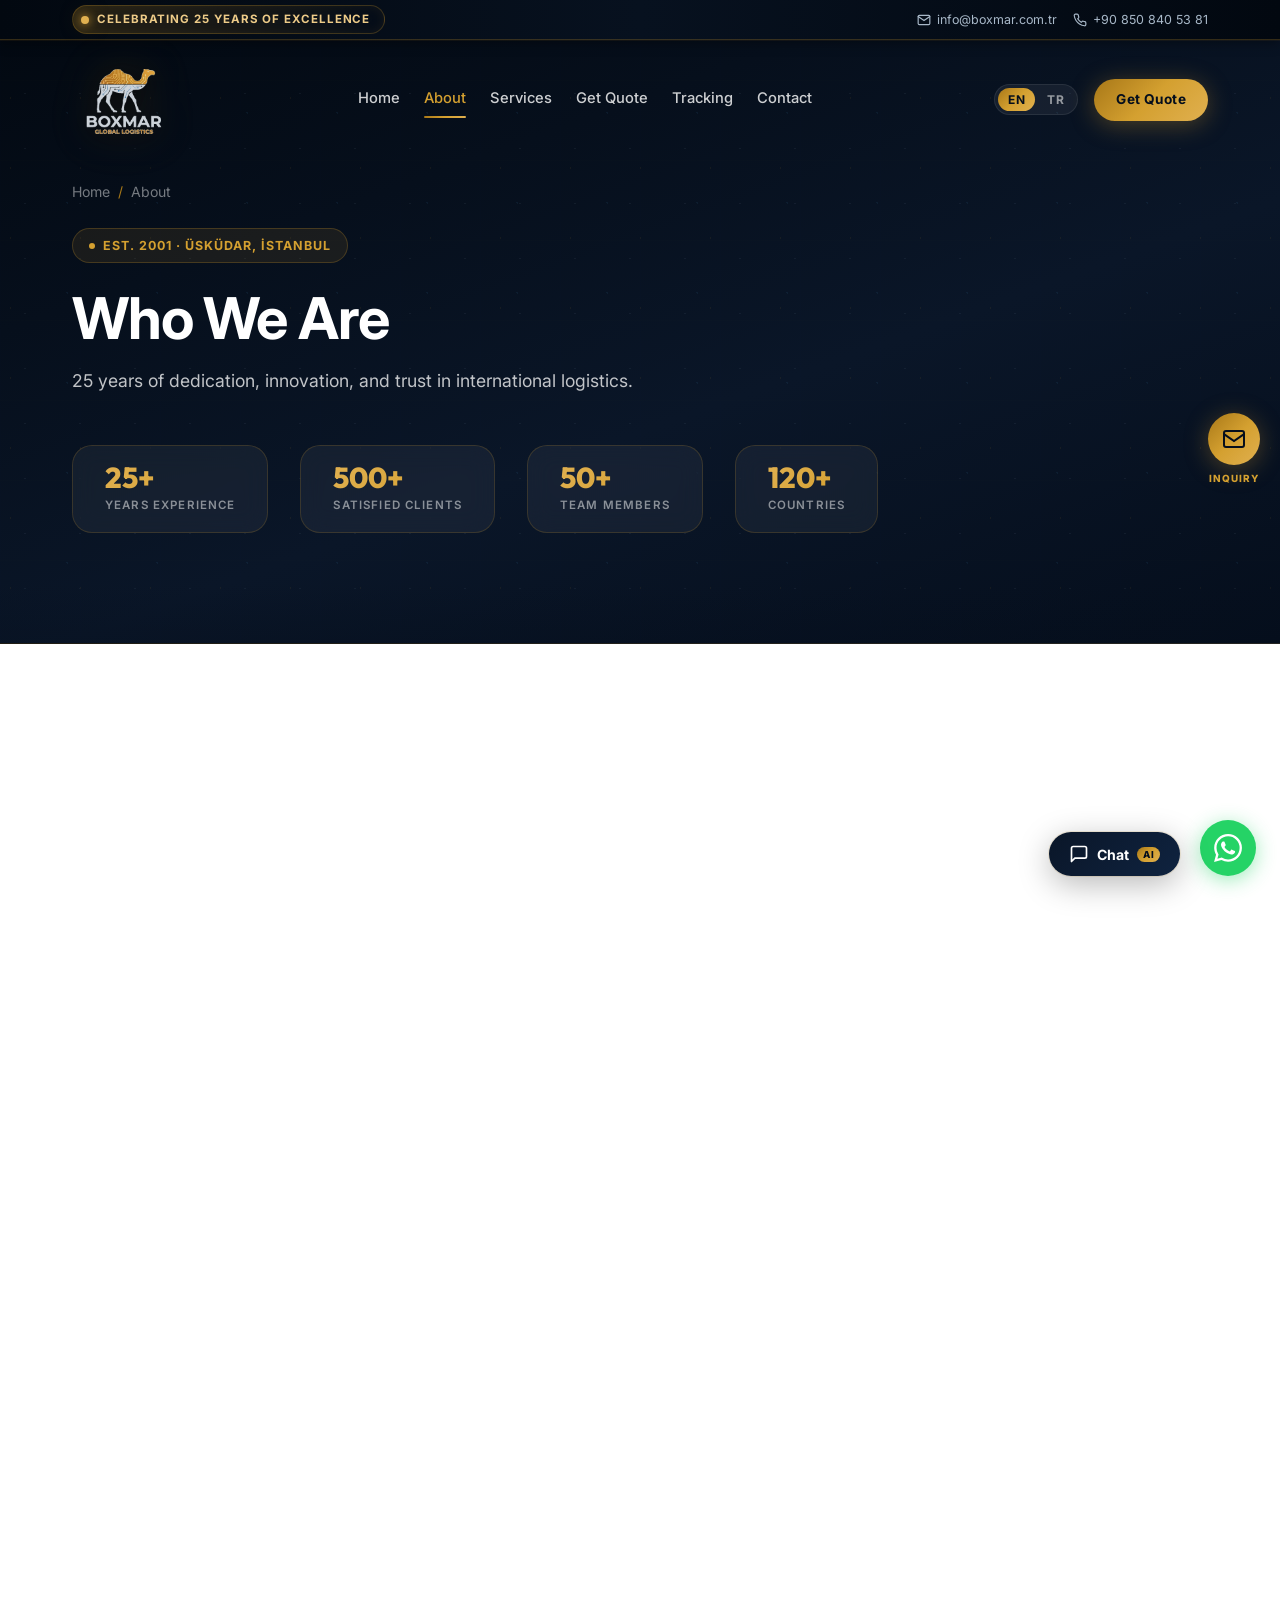
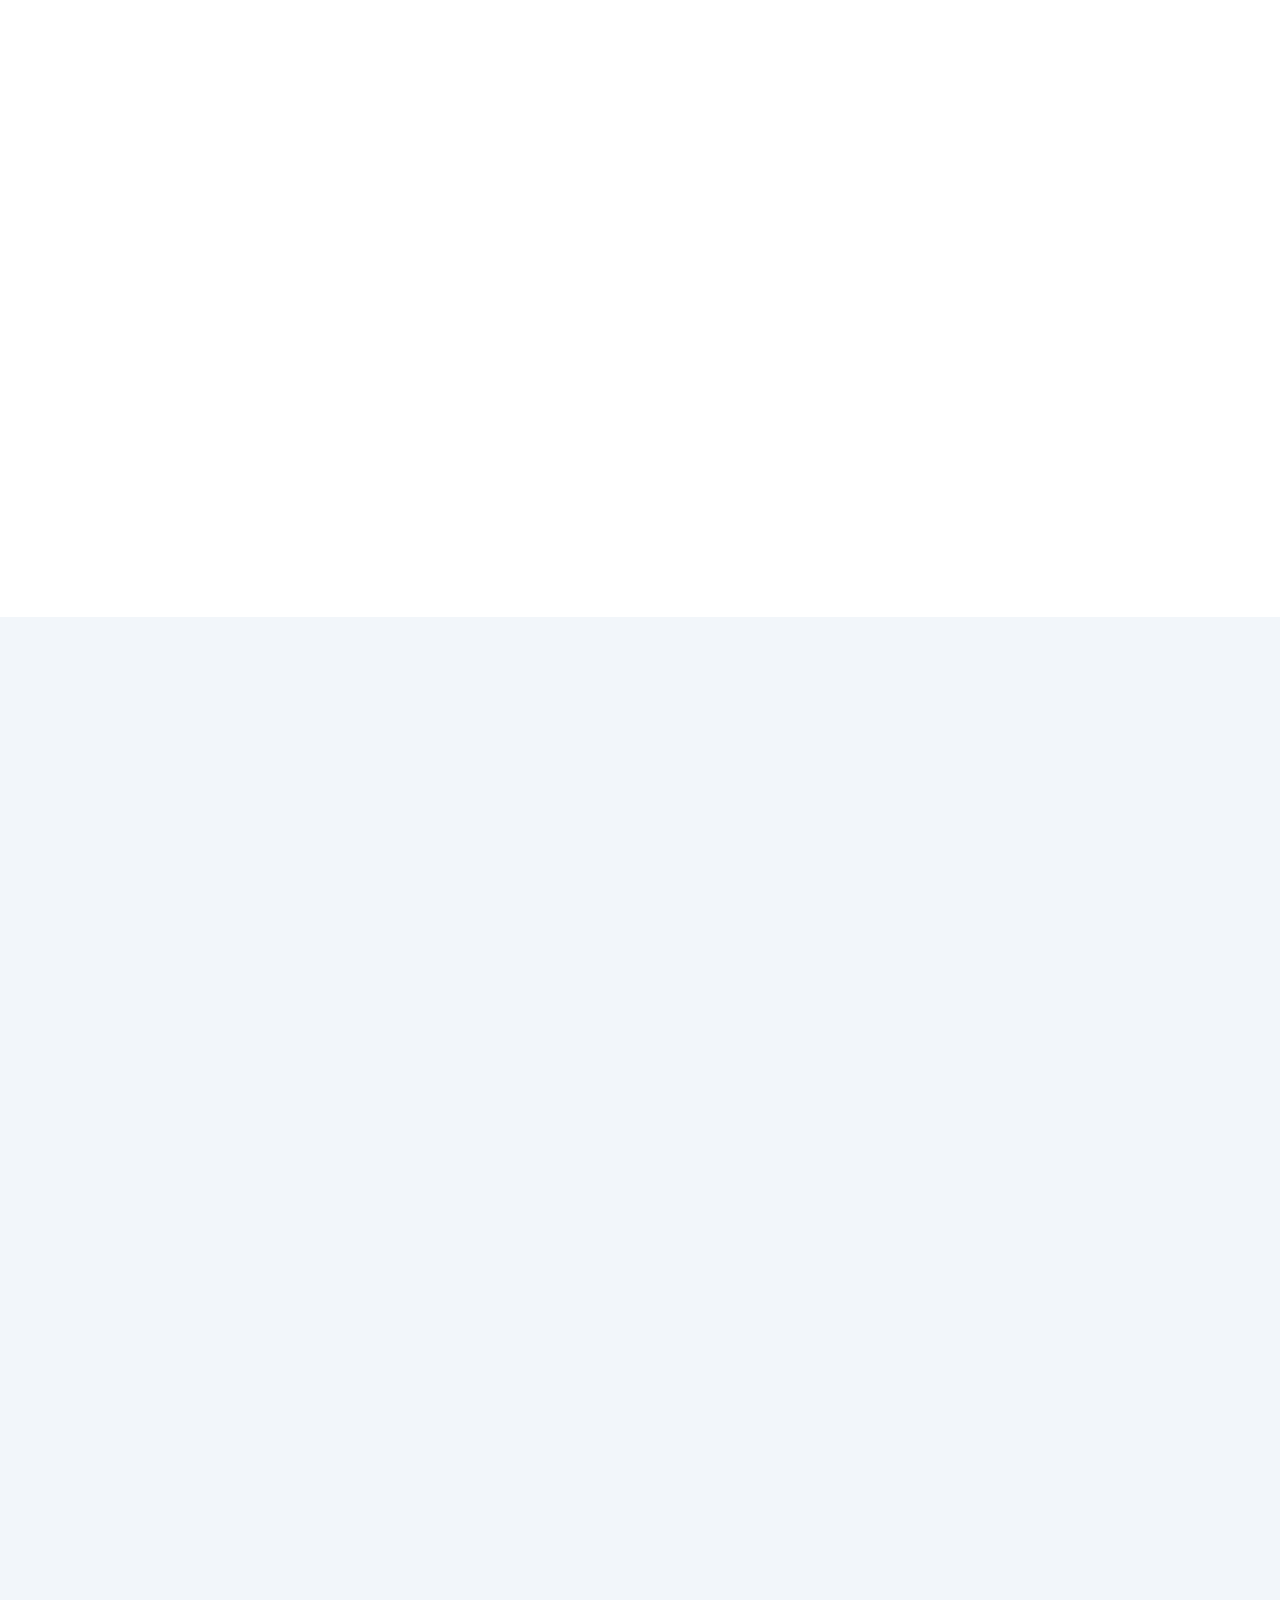
==== commit b150511d: "feat: redesign privacy/terms pages + SVG social icons + footer icons Privacy Policy (privacy.html): " ====
--- a/about.html
+++ b/about.html
@@ -306,8 +306,7 @@
                     </a>
                     <p>Boxmar Global Logistics provides comprehensive freight forwarding and logistics solutions with
                         25+ years of industry expertise across Turkey and beyond.</p>
-                    <div class="footer-social"><a href="https://www.linkedin.com/company/boxmar" target="_blank" rel="noopener">in</a><a href="https://www.instagram.com/boxmarglobal" target="_blank" rel="noopener">ig</a><a href="https://www.youtube.com/@boxmarglobal" target="_blank" rel="noopener">yt</a><a href="https://twitter.com/boxmarglobal" target="_blank" rel="noopener">tw</a>
-                    </div>
+                    <div class="footer-social"><a href="https://www.linkedin.com/company/boxmar" target="_blank" rel="noopener" title="LinkedIn" aria-label="LinkedIn"><svg width="18" height="18" viewBox="0 0 24 24" fill="currentColor"><path d="M16 8a6 6 0 016 6v7h-4v-7a2 2 0 00-2-2 2 2 0 00-2 2v7h-4v-7a6 6 0 016-6z"/><rect x="2" y="9" width="4" height="12"/><circle cx="4" cy="4" r="2"/></svg></a><a href="https://www.instagram.com/boxmarglobal" target="_blank" rel="noopener" title="Instagram" aria-label="Instagram"><svg width="18" height="18" viewBox="0 0 24 24" fill="none" stroke="currentColor" stroke-width="2" stroke-linecap="round" stroke-linejoin="round"><rect x="2" y="2" width="20" height="20" rx="5" ry="5"/><path d="M16 11.37A4 4 0 1112.63 8 4 4 0 0116 11.37z"/><line x1="17.5" y1="6.5" x2="17.51" y2="6.5"/></svg></a><a href="https://www.youtube.com/@boxmarglobal" target="_blank" rel="noopener" title="YouTube" aria-label="YouTube"><svg width="18" height="18" viewBox="0 0 24 24" fill="currentColor"><path d="M22.54 6.42a2.78 2.78 0 00-1.95-1.96C18.88 4 12 4 12 4s-6.88 0-8.59.46a2.78 2.78 0 00-1.95 1.96A29 29 0 001 12a29 29 0 00.46 5.58A2.78 2.78 0 003.41 19.6C5.12 20 12 20 12 20s6.88 0 8.59-.46a2.78 2.78 0 001.95-1.95A29 29 0 0023 12a29 29 0 00-.46-5.58z"/><polygon points="9.75 15.02 15.5 12 9.75 8.98 9.75 15.02" fill="white"/></svg></a><a href="https://twitter.com/boxmarglobal" target="_blank" rel="noopener" title="X (Twitter)" aria-label="X (Twitter)"><svg width="18" height="18" viewBox="0 0 24 24" fill="currentColor"><path d="M18.244 2.25h3.308l-7.227 8.26 8.502 11.24H16.17l-4.714-6.231-5.401 6.231H2.744l7.73-8.835L1.254 2.25H8.08l4.259 5.63zm-1.161 17.52h1.833L7.084 4.126H5.117z"/></svg></a></div>
                 </div>
                 <div>
                     <h4>Services</h4>
